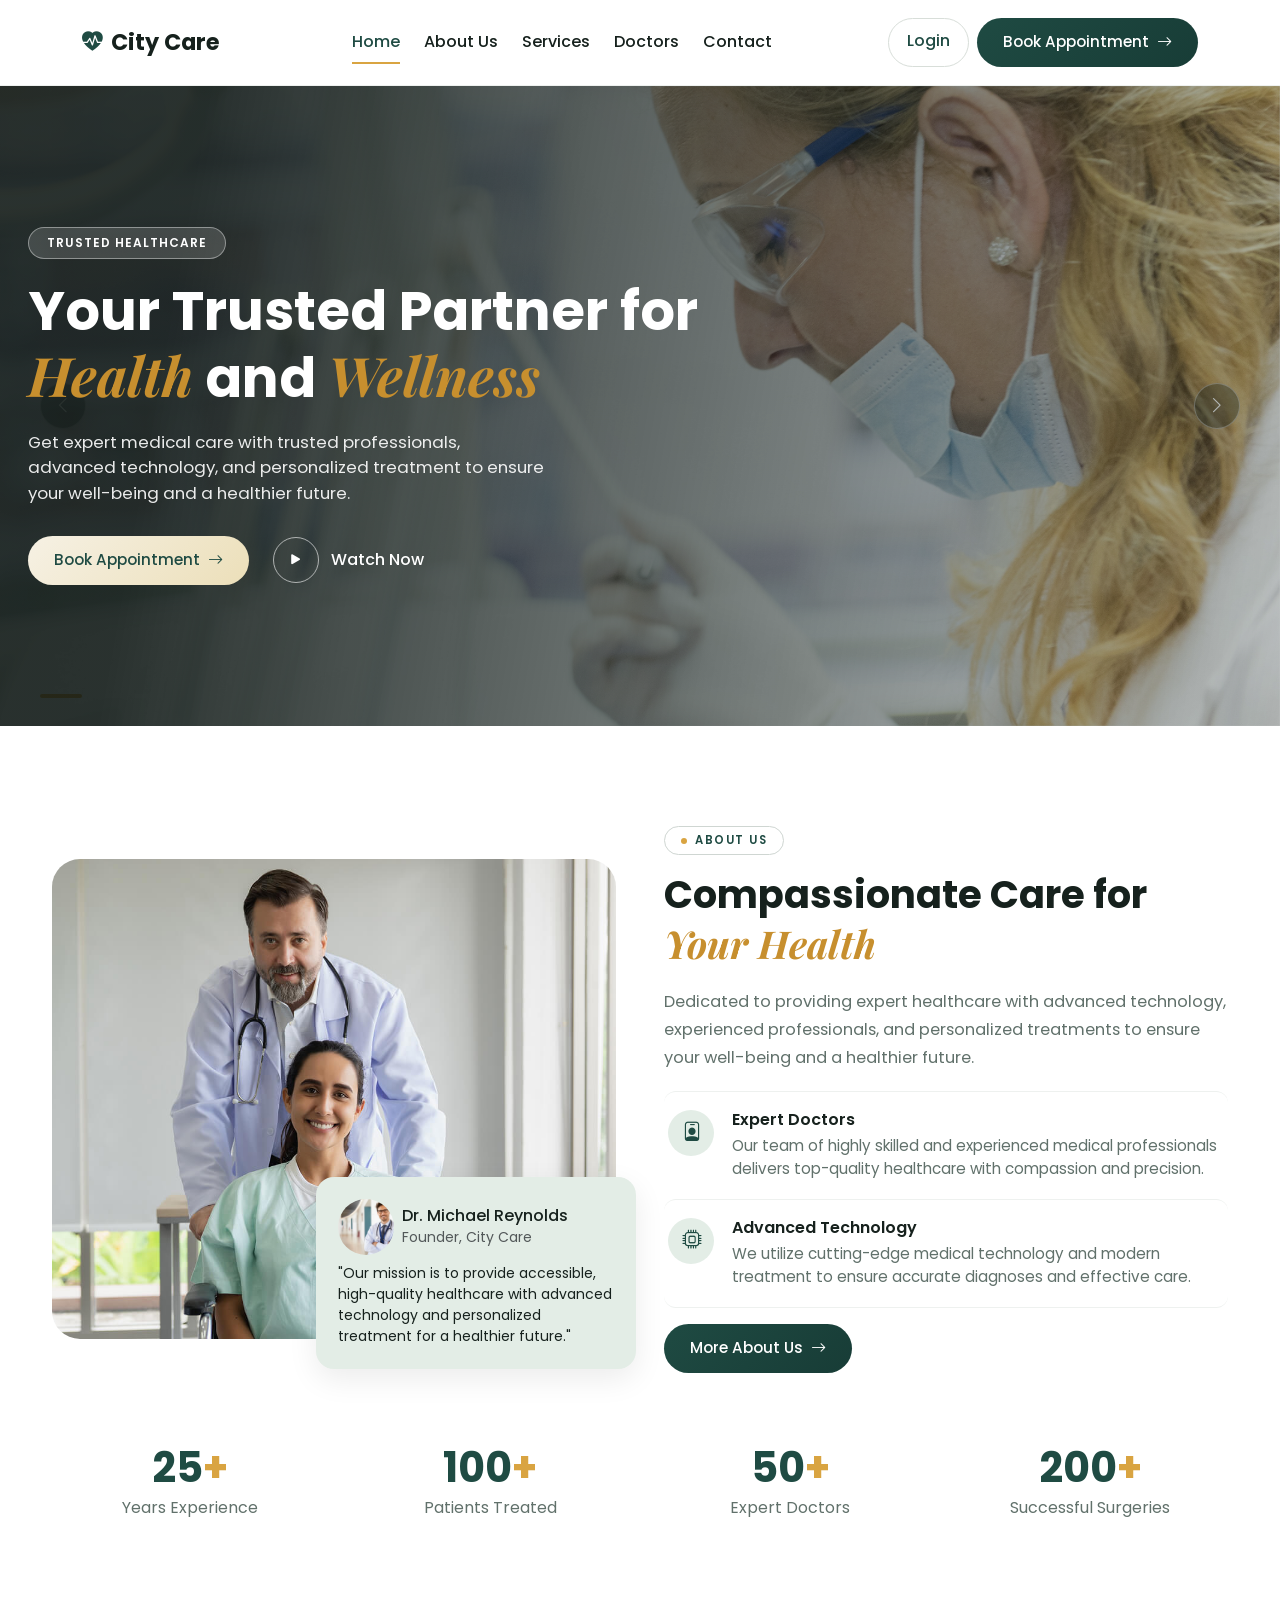
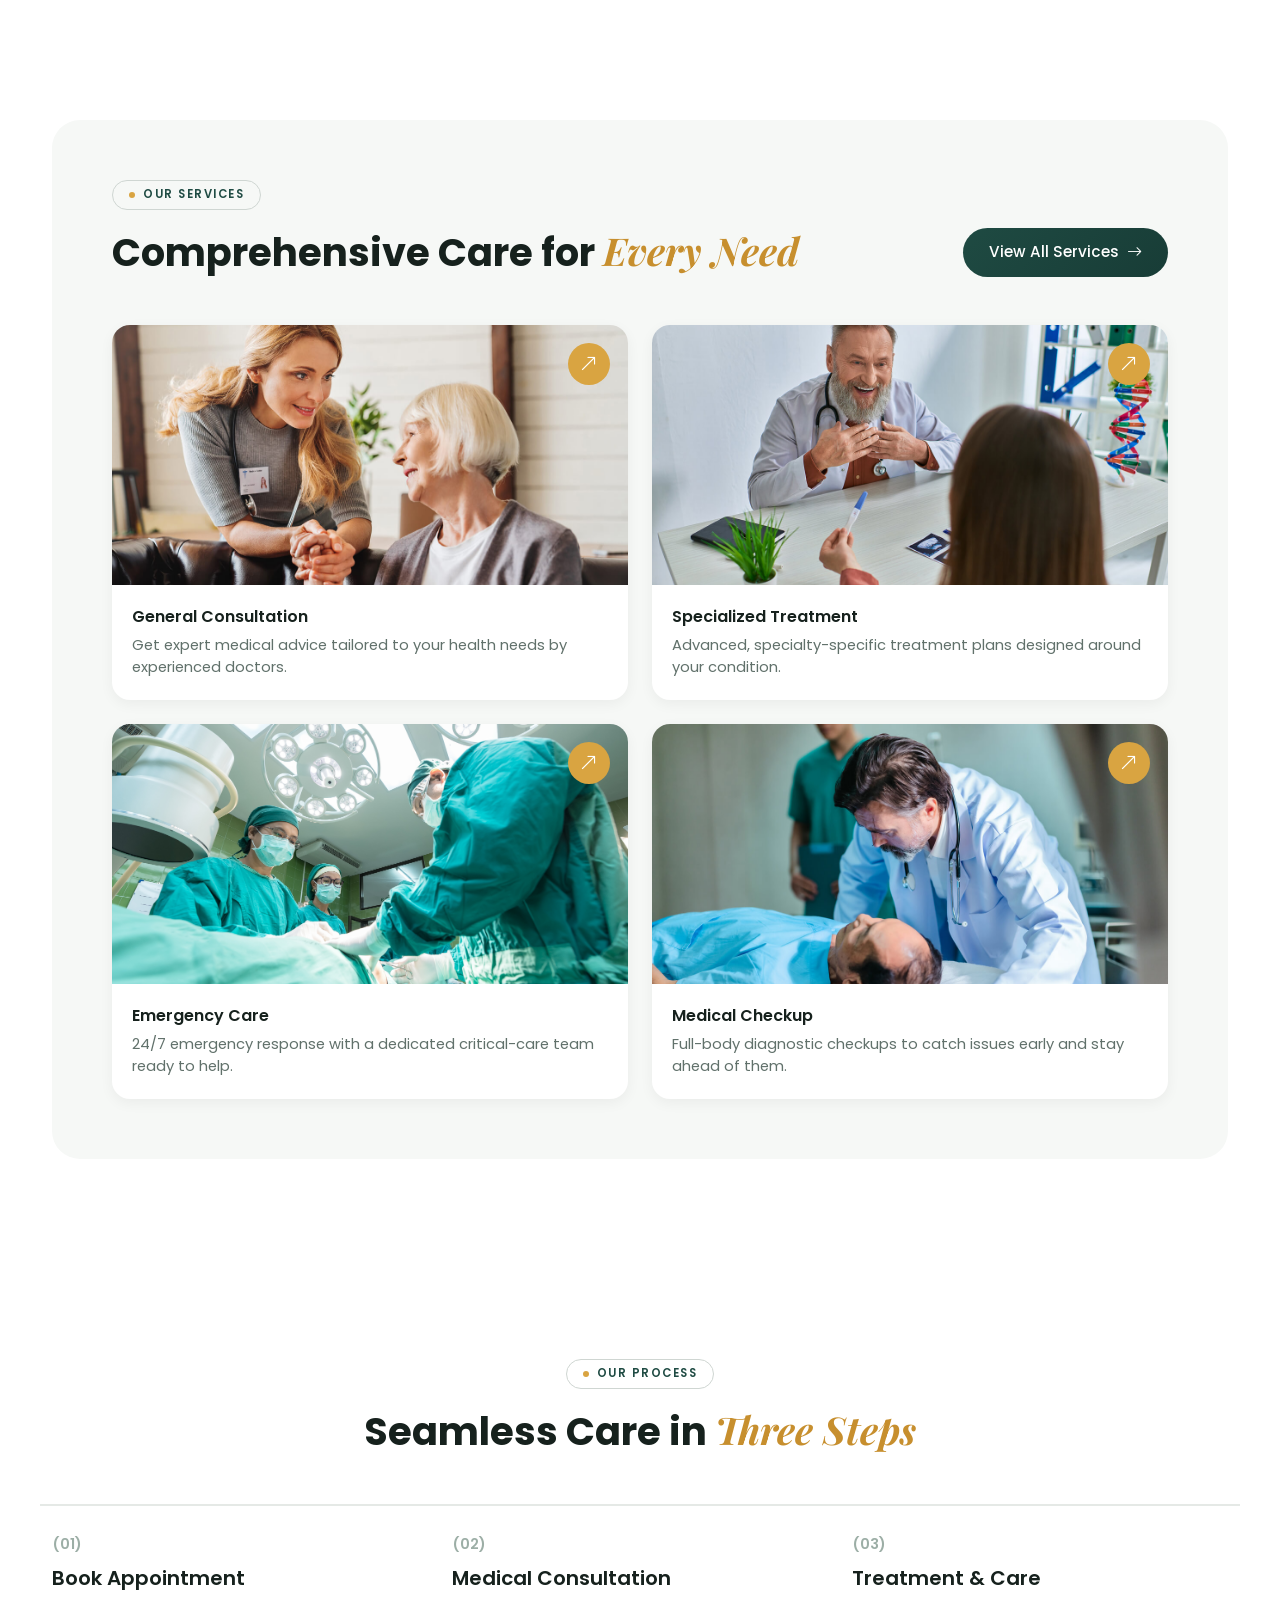
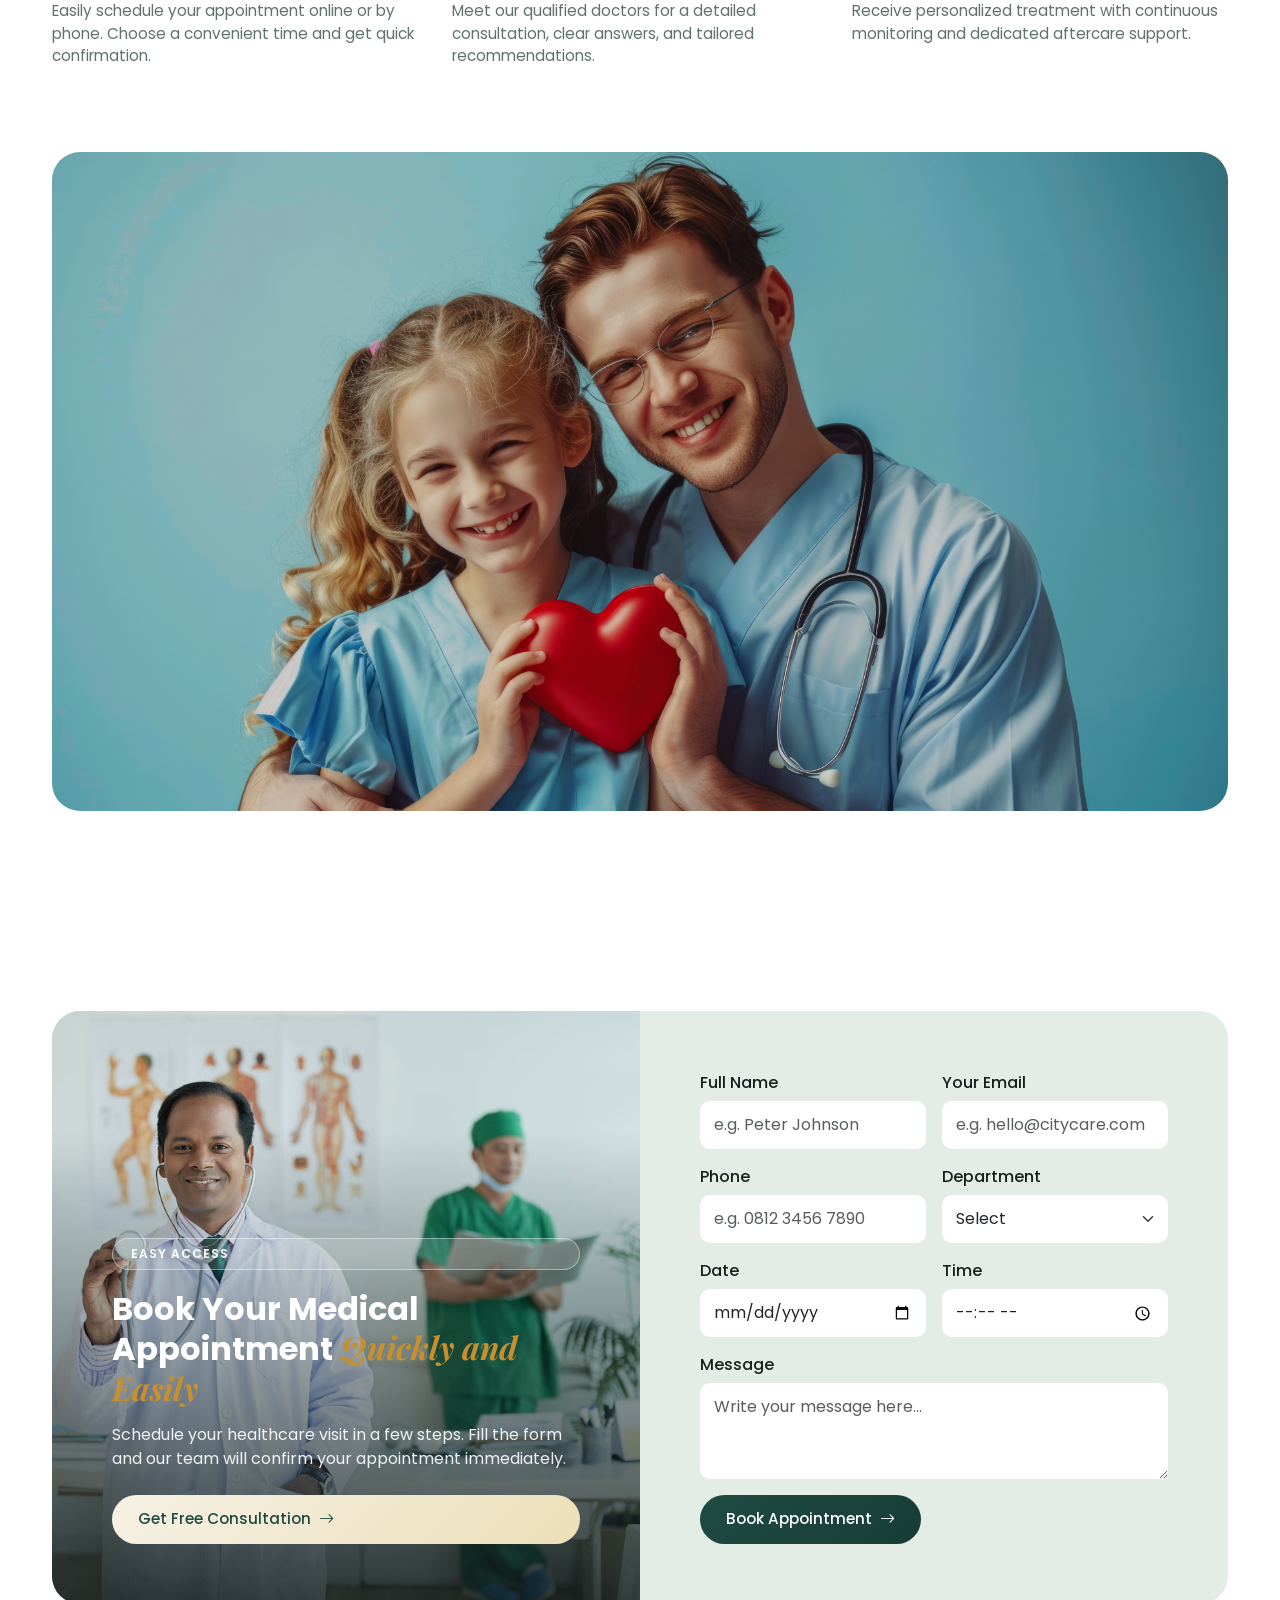
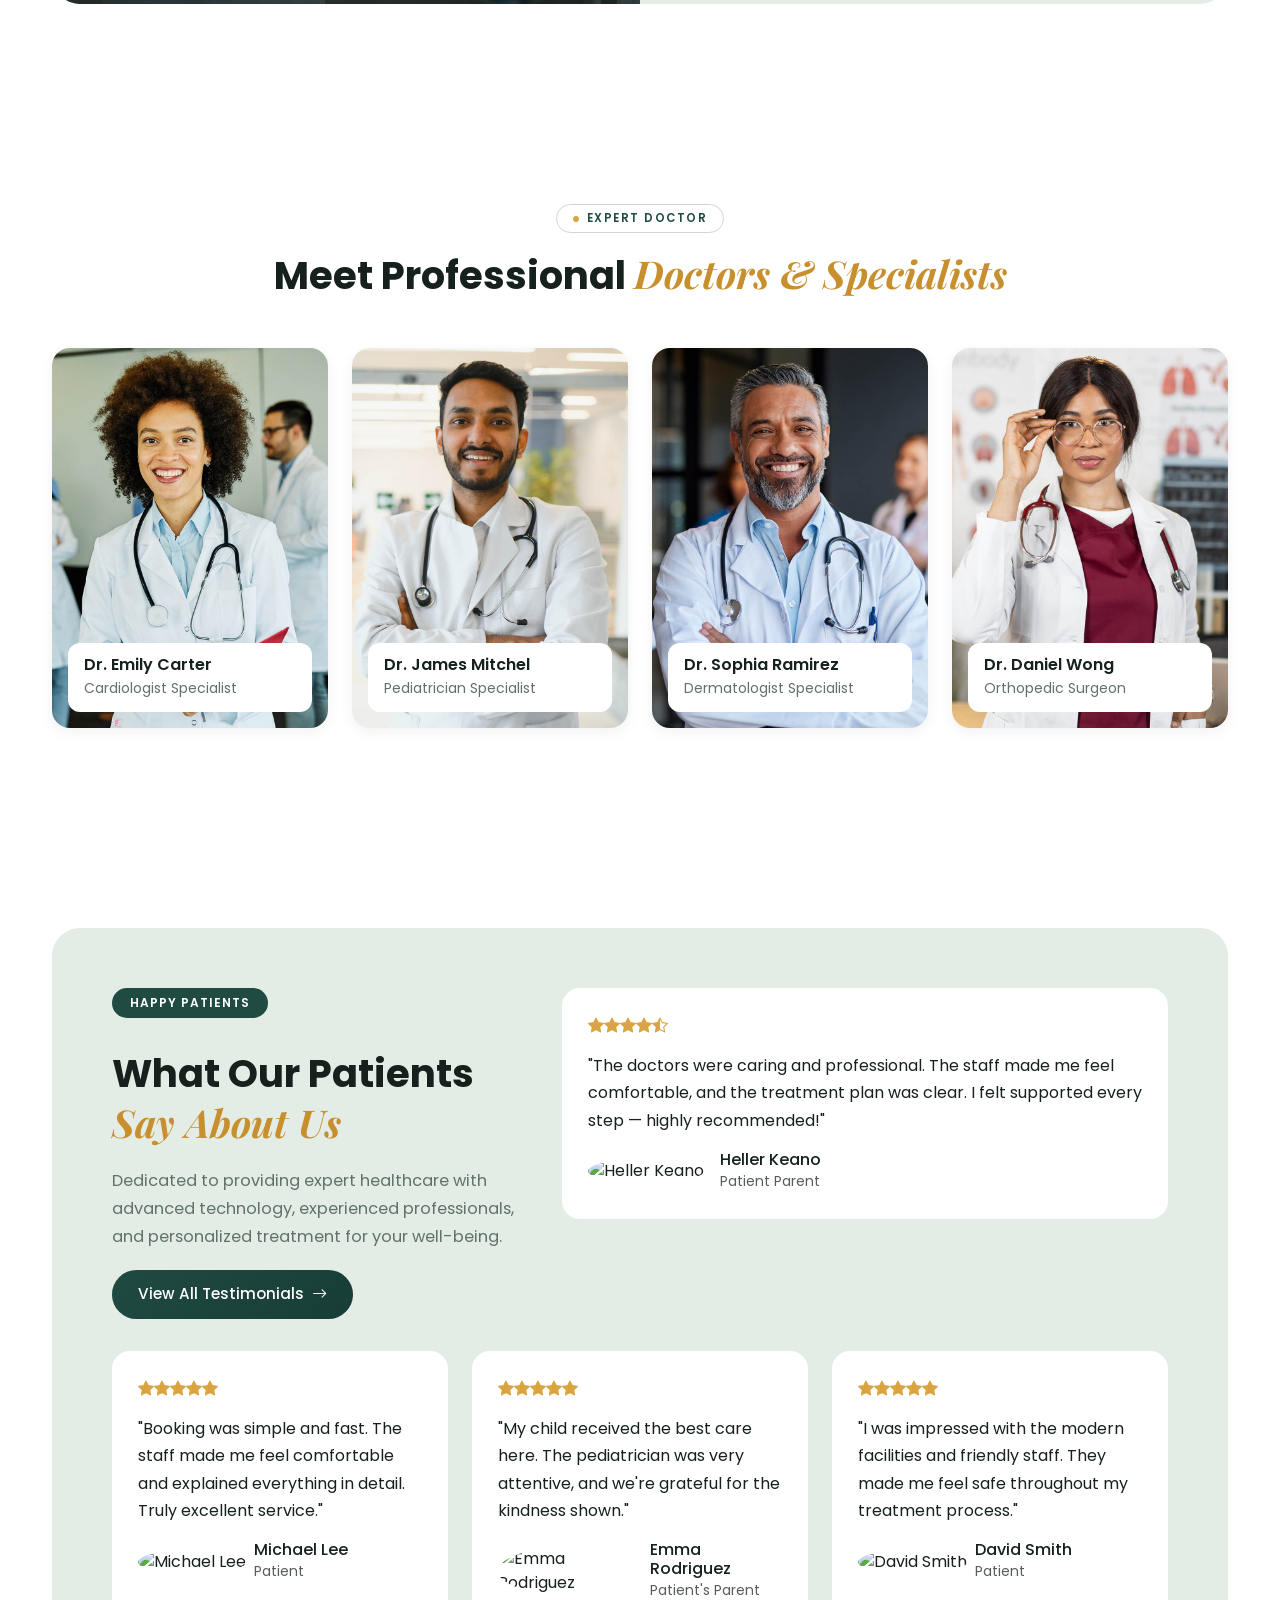
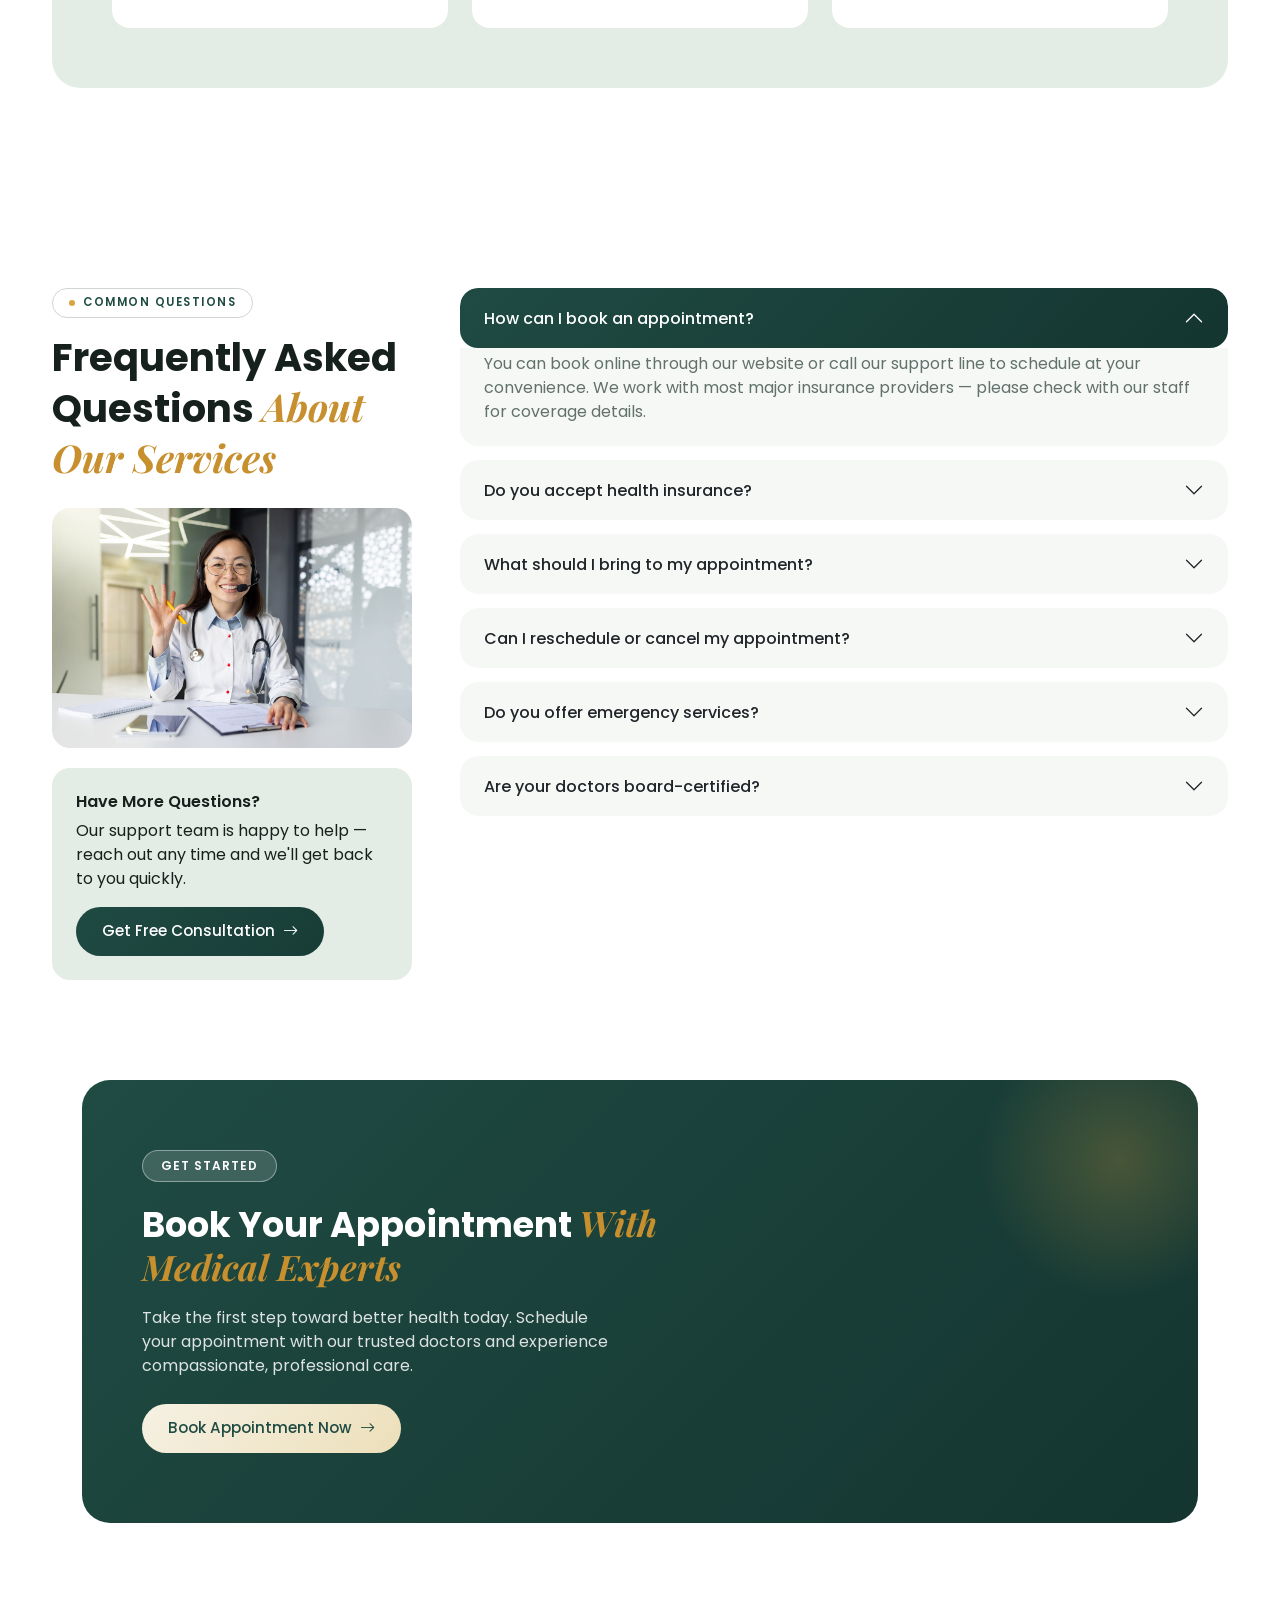
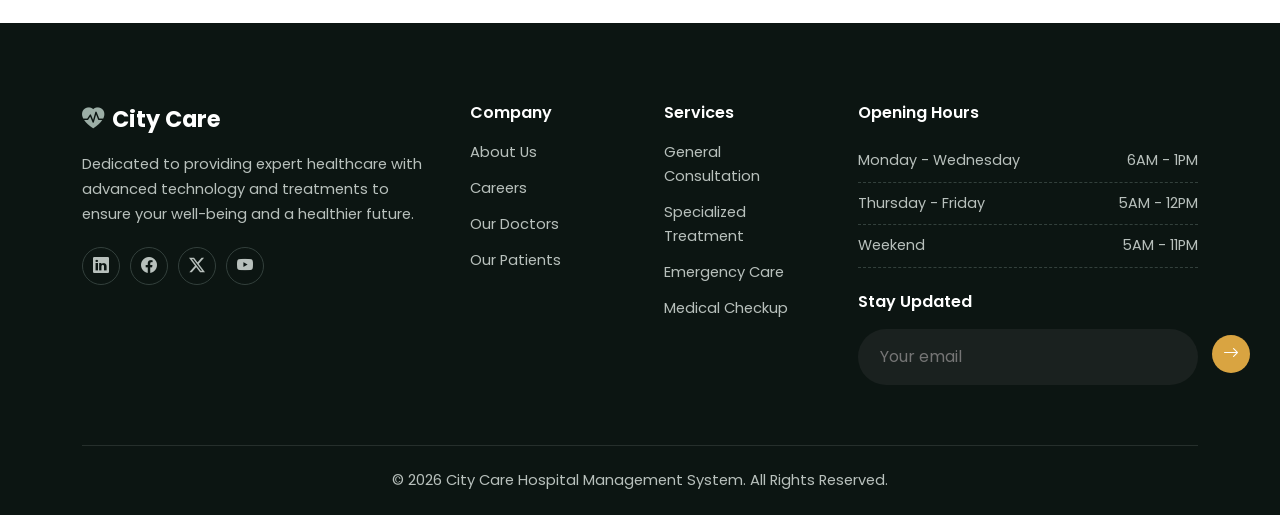
==== index.html @ 99bbb022 "menu bg color change" ====
<!DOCTYPE html>
<html lang="en">
<head>
<meta charset="UTF-8">
<meta name="viewport" content="width=device-width, initial-scale=1.0">
<title>City Care Hospital | Home</title>

<!-- Bootstrap 5 CSS -->
<link href="https://cdn.jsdelivr.net/npm/bootstrap@5.3.3/dist/css/bootstrap.min.css" rel="stylesheet">
<!-- Bootstrap Icons -->
<link rel="stylesheet" href="https://cdn.jsdelivr.net/npm/bootstrap-icons@1.11.3/font/bootstrap-icons.css">
<!-- Google Fonts -->
<link href="https://fonts.googleapis.com/css2?family=Poppins:wght@400;500;600;700;800&family=Playfair+Display:ital@1&display=swap" rel="stylesheet">

<link rel="stylesheet" href="css/style.css">
</head>
<body>

<!-- ============ NAVBAR ============ -->
<header class="site-header" id="siteHeader">
  <nav class="navbar navbar-light bg-white">
    <div class="container">
      <a class="navbar-brand" href="index.html">
        <i class="bi bi-heart-pulse-fill"></i>City Care
      </a>
      <button class="navbar-toggler" type="button" data-bs-toggle="collapse" data-bs-target="#navMenu"
              aria-controls="navMenu" aria-expanded="false" aria-label="Toggle navigation">
        <span class="toggler-line line1"></span>
        <span class="toggler-line line2"></span>
        <span class="toggler-line line3"></span>
      </button>
      <div class="collapse navbar-collapse" id="navMenu">
        <ul class="navbar-nav mx-auto mb-2 mb-lg-0 text-center">
          <li class="nav-item"><a class="nav-link active" href="index.html">Home</a></li>
          <li class="nav-item"><a class="nav-link" href="about.html">About Us</a></li>
          <li class="nav-item"><a class="nav-link" href="services.html">Services</a></li>
          <li class="nav-item"><a class="nav-link" href="doctors.html">Doctors</a></li>
          <li class="nav-item"><a class="nav-link" href="contact.html">Contact</a></li>
        </ul>
        <div class="d-flex gap-2 justify-content-center mt-3 mt-lg-0">
          <a href="login.php" class="btn btn-login">Login</a>
          <a href="appointment.html" class="btn btn-dark-pill">
            Book Appointment <i class="bi bi-arrow-right"></i>
          </a>
        </div>
      </div>
    </div>
  </nav>
</header>

<!-- ============ HERO ============ -->
<section class="hero">
  <div id="heroCarousel" class="carousel slide carousel-fade hero-carousel" data-bs-ride="carousel" data-bs-interval="5000">
    <div class="carousel-inner">
      <div class="carousel-item active">
        <img src="Image/darkostojanovic-doctor-563429.jpg" alt="Expert care at City Care Hospital">
      </div>
      <div class="carousel-item">
        <img src="Image/tungart7-doctor-8656663.jpg" alt="Compassionate care for every family">
      </div>
      <div class="carousel-item">
        <img src="Image/sasint-surgery-1807541.jpg" alt="Advanced surgical care">
      </div>
    </div>
    <div class="hero-carousel-indicators">
      <button type="button" data-bs-target="#heroCarousel" data-bs-slide-to="0" class="active" aria-current="true" aria-label="Slide 1"></button>
      <button type="button" data-bs-target="#heroCarousel" data-bs-slide-to="1" aria-label="Slide 2"></button>
      <button type="button" data-bs-target="#heroCarousel" data-bs-slide-to="2" aria-label="Slide 3"></button>
    </div>
    <button class="hero-carousel-arrow prev" type="button" data-bs-target="#heroCarousel" data-bs-slide="prev" aria-label="Previous slide">
      <i class="bi bi-chevron-left"></i>
    </button>
    <button class="hero-carousel-arrow next" type="button" data-bs-target="#heroCarousel" data-bs-slide="next" aria-label="Next slide">
      <i class="bi bi-chevron-right"></i>
    </button>
  </div>
  <div class="hero-overlay"></div>
  <div class="container position-relative">
    <div class="row">
      <div class="col-lg-7 hero-text">
        <span class="badge-pill">TRUSTED HEALTHCARE</span>
        <h1 class="hero-title">Your Trusted Partner for <em>Health</em> and <em>Wellness</em></h1>
        <p class="hero-desc">Get expert medical care with trusted professionals, advanced technology, and personalized treatment to ensure your well-being and a healthier future.</p>
        <div class="d-flex flex-wrap align-items-center gap-4 hero-actions">
          <a href="appointment.html" class="btn btn-cream-pill">
            Book Appointment <i class="bi bi-arrow-right"></i>
          </a>
          <a href="#" class="watch-now">
            <span class="play-circle"><i class="bi bi-play-fill"></i></span>
            Watch Now
          </a>
        </div>
      </div>
    </div>
  </div>
</section>

<!-- ============ ABOUT ============ -->
<section class="about-section section-pad">
  <div class="container">
    <div class="row align-items-center g-5">
      <div class="col-lg-6">
        <div class="about-img-wrap reveal">
          <img src="Image/About-CU9S3T4.jpg" class="about-img" alt="Doctor and patient">
          <div class="about-quote-card">
            <div class="d-flex align-items-center gap-2 mb-2">
              <img src="Image/portrait-of-young.webp" class="rounded-circle" alt="Dr. Michael Reynolds">
              <div>
                <h6 class="mb-0">Dr. Michael Reynolds</h6>
                <small class="text-muted">Founder, City Care</small>
              </div>
            </div>
            <p class="mb-0 small">"Our mission is to provide accessible, high-quality healthcare with advanced technology and personalized treatment for a healthier future."</p>
          </div>
        </div>
      </div>
      <div class="col-lg-6 reveal reveal-delay-1">
        <span class="badge-outline">ABOUT US</span>
        <h2 class="section-title">Compassionate Care for <em>Your Health</em></h2>
        <p class="section-desc">Dedicated to providing expert healthcare with advanced technology, experienced professionals, and personalized treatments to ensure your well-being and a healthier future.</p>

        <div class="feature-row">
          <div class="feature-icon"><i class="bi bi-person-badge"></i></div>
          <div>
            <h6>Expert Doctors</h6>
            <p class="mb-0">Our team of highly skilled and experienced medical professionals delivers top-quality healthcare with compassion and precision.</p>
          </div>
        </div>
        <div class="feature-row">
          <div class="feature-icon"><i class="bi bi-cpu"></i></div>
          <div>
            <h6>Advanced Technology</h6>
            <p class="mb-0">We utilize cutting-edge medical technology and modern treatment to ensure accurate diagnoses and effective care.</p>
          </div>
        </div>

        <a href="about.html" class="btn btn-dark-pill mt-3">More About Us <i class="bi bi-arrow-right"></i></a>
      </div>
    </div>

    <div class="row stats-row text-center">
      <div class="col-6 col-md-3">
        <h3>25<span>+</span></h3>
        <p>Years Experience</p>
      </div>
      <div class="col-6 col-md-3">
        <h3>100<span>+</span></h3>
        <p>Patients Treated</p>
      </div>
      <div class="col-6 col-md-3">
        <h3>50<span>+</span></h3>
        <p>Expert Doctors</p>
      </div>
      <div class="col-6 col-md-3">
        <h3>200<span>+</span></h3>
        <p>Successful Surgeries</p>
      </div>
    </div>
  </div>
</section>

<!-- ============ SERVICES ============ -->
<section class="services-section section-pad">
  <div class="container">
    <div class="services-box">
      <div class="row align-items-end mb-5">
        <div class="col-lg-8 reveal">
          <span class="badge-outline">OUR SERVICES</span>
          <h2 class="section-title mb-0">Comprehensive Care for <em>Every Need</em></h2>
        </div>
        <div class="col-lg-4 text-lg-end mt-3 mt-lg-0">
          <a href="services.html" class="btn btn-dark-pill">View All Services <i class="bi bi-arrow-right"></i></a>
        </div>
      </div>

      <div class="row g-4">
        <div class="col-md-6 reveal">
          <div class="service-card">
            <img src="Image/Services-NSNPZVV.jpg" alt="General Consultation">
            <a href="#" class="service-arrow"><i class="bi bi-arrow-up-right"></i></a>
            <div class="service-caption">
              <h6>General Consultation</h6>
              <p class="mb-0">Get expert medical advice tailored to your health needs by experienced doctors.</p>
            </div>
          </div>
        </div>
        <div class="col-md-6 reveal">
          <div class="service-card">
            <img src="Image/Services-RGE28LF.jpg" alt="Specialized Treatment">
            <a href="#" class="service-arrow"><i class="bi bi-arrow-up-right"></i></a>
            <div class="service-caption">
              <h6>Specialized Treatment</h6>
              <p class="mb-0">Advanced, specialty-specific treatment plans designed around your condition.</p>
            </div>
          </div>
        </div>
        <div class="col-md-6 reveal">
          <div class="service-card">
            <img src="Image/sasint-surgery-1807541.jpg" alt="Emergency Care">
            <a href="#" class="service-arrow"><i class="bi bi-arrow-up-right"></i></a>
            <div class="service-caption">
              <h6>Emergency Care</h6>
              <p class="mb-0">24/7 emergency response with a dedicated critical-care team ready to help.</p>
            </div>
          </div>
        </div>
        <div class="col-md-6 reveal">
          <div class="service-card">
            <img src="Image/Services-Z7JB6LZ.jpg" alt="Medical Checkup">
            <a href="#" class="service-arrow"><i class="bi bi-arrow-up-right"></i></a>
            <div class="service-caption">
              <h6>Medical Checkup</h6>
              <p class="mb-0">Full-body diagnostic checkups to catch issues early and stay ahead of them.</p>
            </div>
          </div>
        </div>
      </div>
    </div>
  </div>
</section>

<!-- ============ PROCESS ============ -->
<section class="process-section section-pad">
  <div class="container">
    <div class="text-center mb-5 reveal">
      <span class="badge-outline">OUR PROCESS</span>
      <h2 class="section-title">Seamless Care in <em>Three Steps</em></h2>
    </div>

    <div class="row process-steps">
      <div class="col-md-4">
        <span class="step-num">(01)</span>
        <h5>Book Appointment</h5>
        <p>Easily schedule your appointment online or by phone. Choose a convenient time and get quick confirmation.</p>
      </div>
      <div class="col-md-4">
        <span class="step-num">(02)</span>
        <h5>Medical Consultation</h5>
        <p>Meet our qualified doctors for a detailed consultation, clear answers, and tailored recommendations.</p>
      </div>
      <div class="col-md-4">
        <span class="step-num">(03)</span>
        <h5>Treatment & Care</h5>
        <p>Receive personalized treatment with continuous monitoring and dedicated aftercare support.</p>
      </div>
    </div>

    <div class="process-img mt-5 reveal">
      <img src="Image/tungart7-doctor-8656663.jpg" alt="Our medical team">
    </div>
  </div>
</section>

<!-- ============ APPOINTMENT CTA ============ -->
<section class="appointment-section section-pad">
  <div class="container">
    <div class="row g-0 appointment-box reveal">
      <div class="col-lg-6 appointment-img">
        <img src="Image/Book-Form-GZA68DM.jpg" alt="Book appointment">
        <div class="appointment-img-text">
          <span class="badge-pill">EASY ACCESS</span>
          <h2>Book Your Medical Appointment <em>Quickly and Easily</em></h2>
          <p>Schedule your healthcare visit in a few steps. Fill the form and our team will confirm your appointment immediately.</p>
          <a href="appointment.html" class="btn btn-cream-pill">Get Free Consultation <i class="bi bi-arrow-right"></i></a>
        </div>
      </div>
      <div class="col-lg-6">
        <form class="appointment-form">
          <div class="row g-3">
            <div class="col-md-6">
              <label class="form-label">Full Name</label>
              <input type="text" class="form-control" placeholder="e.g. Peter Johnson">
            </div>
            <div class="col-md-6">
              <label class="form-label">Your Email</label>
              <input type="email" class="form-control" placeholder="e.g. hello@citycare.com">
            </div>
            <div class="col-md-6">
              <label class="form-label">Phone</label>
              <input type="text" class="form-control" placeholder="e.g. 0812 3456 7890">
            </div>
            <div class="col-md-6">
              <label class="form-label">Department</label>
              <select class="form-select">
                <option selected>Select</option>
                <option>Cardiology</option>
                <option>Neurology</option>
                <option>Orthopedics</option>
                <option>Pediatrics</option>
              </select>
            </div>
            <div class="col-md-6">
              <label class="form-label">Date</label>
              <input type="date" class="form-control">
            </div>
            <div class="col-md-6">
              <label class="form-label">Time</label>
              <input type="time" class="form-control">
            </div>
            <div class="col-12">
              <label class="form-label">Message</label>
              <textarea class="form-control" rows="3" placeholder="Write your message here..."></textarea>
            </div>
            <div class="col-12">
              <button type="submit" class="btn btn-dark-pill">Book Appointment <i class="bi bi-arrow-right"></i></button>
            </div>
          </div>
        </form>
      </div>
    </div>
  </div>
</section>

<!-- ============ DOCTORS ============ -->
<section class="doctors-section section-pad">
  <div class="container">
    <div class="text-center mb-5 reveal">
      <span class="badge-outline">EXPERT DOCTOR</span>
      <h2 class="section-title">Meet Professional <em>Doctors &amp; Specialists</em></h2>
    </div>

    <div class="row g-4">
      <div class="col-lg-3 col-md-6 reveal">
        <div class="doctor-mini-card">
          <img src="Image/Doctor-GN7824H.jpg" alt="Dr. Emily Carter">
          <div class="doctor-socials">
            <a href="#"><i class="bi bi-linkedin"></i></a>
            <a href="#"><i class="bi bi-facebook"></i></a>
            <a href="#"><i class="bi bi-twitter-x"></i></a>
          </div>
          <div class="doctor-name-tag">
            <h6>Dr. Emily Carter</h6>
            <small>Cardiologist Specialist</small>
          </div>
        </div>
      </div>
      <div class="col-lg-3 col-md-6 reveal">
        <div class="doctor-mini-card">
          <img src="Image/Doctor-TNB7BYN.jpg" alt="Dr. James Mitchel">
          <div class="doctor-socials">
            <a href="#"><i class="bi bi-linkedin"></i></a>
            <a href="#"><i class="bi bi-facebook"></i></a>
            <a href="#"><i class="bi bi-twitter-x"></i></a>
          </div>
          <div class="doctor-name-tag">
            <h6>Dr. James Mitchel</h6>
            <small>Pediatrician Specialist</small>
          </div>
        </div>
      </div>
      <div class="col-lg-3 col-md-6 reveal">
        <div class="doctor-mini-card">
          <img src="Image/Doctors-4U3BVJV.jpg" alt="Dr. Sophia Ramirez">
          <div class="doctor-socials">
            <a href="#"><i class="bi bi-linkedin"></i></a>
            <a href="#"><i class="bi bi-facebook"></i></a>
            <a href="#"><i class="bi bi-twitter-x"></i></a>
          </div>
          <div class="doctor-name-tag">
            <h6>Dr. Sophia Ramirez</h6>
            <small>Dermatologist Specialist</small>
          </div>
        </div>
      </div>
      <div class="col-lg-3 col-md-6 reveal">
        <div class="doctor-mini-card">
          <img src="Image/Doctors-UB84FXW.jpg" alt="Dr. Daniel Wong">
          <div class="doctor-socials">
            <a href="#"><i class="bi bi-linkedin"></i></a>
            <a href="#"><i class="bi bi-facebook"></i></a>
            <a href="#"><i class="bi bi-twitter-x"></i></a>
          </div>
          <div class="doctor-name-tag">
            <h6>Dr. Daniel Wong</h6>
            <small>Orthopedic Surgeon</small>
          </div>
        </div>
      </div>
    </div>
  </div>
</section>

<!-- ============ TESTIMONIALS ============ -->
<section class="testimonial-section section-pad">
  <div class="container">
    <div class="testimonial-box reveal">
      <div class="row g-4 align-items-start">
        <div class="col-lg-5">
          <span class="badge-pill-dark">HAPPY PATIENTS</span>
          <h2 class="section-title">What Our Patients <em>Say About Us</em></h2>
          <p class="section-desc">Dedicated to providing expert healthcare with advanced technology, experienced professionals, and personalized treatment for your well-being.</p>
          <a href="#" class="btn btn-dark-pill">View All Testimonials <i class="bi bi-arrow-right"></i></a>
        </div>
        <div class="col-lg-7">
          <div class="testimonial-main-card">
            <div class="stars"><i class="bi bi-star-fill"></i><i class="bi bi-star-fill"></i><i class="bi bi-star-fill"></i><i class="bi bi-star-fill"></i><i class="bi bi-star-half"></i></div>
            <p>"The doctors were caring and professional. The staff made me feel comfortable, and the treatment plan was clear. I felt supported every step — highly recommended!"</p>
            <div class="d-flex align-items-center gap-3 mt-3">
              <img src="https://placehold.co/60x60/2c3e3d/ffffff?text=HK" class="rounded-circle" alt="Heller Keano">
              <div>
                <h6 class="mb-0">Heller Keano</h6>
                <small class="text-muted">Patient Parent</small>
              </div>
            </div>
          </div>
        </div>
      </div>

      <div class="row g-4 mt-2">
        <div class="col-md-4">
          <div class="testimonial-mini-card">
            <div class="stars"><i class="bi bi-star-fill"></i><i class="bi bi-star-fill"></i><i class="bi bi-star-fill"></i><i class="bi bi-star-fill"></i><i class="bi bi-star-fill"></i></div>
            <p>"Booking was simple and fast. The staff made me feel comfortable and explained everything in detail. Truly excellent service."</p>
            <div class="d-flex align-items-center gap-2 mt-3">
              <img src="https://placehold.co/44x44/2c3e3d/ffffff?text=ML" class="rounded-circle" alt="Michael Lee">
              <div>
                <h6 class="mb-0">Michael Lee</h6>
                <small class="text-muted">Patient</small>
              </div>
            </div>
          </div>
        </div>
        <div class="col-md-4">
          <div class="testimonial-mini-card">
            <div class="stars"><i class="bi bi-star-fill"></i><i class="bi bi-star-fill"></i><i class="bi bi-star-fill"></i><i class="bi bi-star-fill"></i><i class="bi bi-star-fill"></i></div>
            <p>"My child received the best care here. The pediatrician was very attentive, and we're grateful for the kindness shown."</p>
            <div class="d-flex align-items-center gap-2 mt-3">
              <img src="https://placehold.co/44x44/2c3e3d/ffffff?text=ER" class="rounded-circle" alt="Emma Rodriguez">
              <div>
                <h6 class="mb-0">Emma Rodriguez</h6>
                <small class="text-muted">Patient's Parent</small>
              </div>
            </div>
          </div>
        </div>
        <div class="col-md-4">
          <div class="testimonial-mini-card">
            <div class="stars"><i class="bi bi-star-fill"></i><i class="bi bi-star-fill"></i><i class="bi bi-star-fill"></i><i class="bi bi-star-fill"></i><i class="bi bi-star-fill"></i></div>
            <p>"I was impressed with the modern facilities and friendly staff. They made me feel safe throughout my treatment process."</p>
            <div class="d-flex align-items-center gap-2 mt-3">
              <img src="https://placehold.co/44x44/2c3e3d/ffffff?text=DS" class="rounded-circle" alt="David Smith">
              <div>
                <h6 class="mb-0">David Smith</h6>
                <small class="text-muted">Patient</small>
              </div>
            </div>
          </div>
        </div>
      </div>
    </div>
  </div>
</section>

<!-- ============ FAQ ============ -->
<section class="faq-section section-pad">
  <div class="container">
    <div class="row g-5">
      <div class="col-lg-4 reveal">
        <span class="badge-outline">COMMON QUESTIONS</span>
        <h2 class="section-title">Frequently Asked Questions <em>About Our Services</em></h2>

        <div class="faq-img-wrap">
          <img src="Image/FAQ-X2K67DU.jpg" alt="Support team">
        </div>
        <div class="faq-help-card">
          <h6>Have More Questions?</h6>
          <p class="mb-3">Our support team is happy to help — reach out any time and we'll get back to you quickly.</p>
          <a href="contact.html" class="btn btn-dark-pill">Get Free Consultation <i class="bi bi-arrow-right"></i></a>
        </div>
      </div>
      <div class="col-lg-8 reveal reveal-delay-1">
        <div class="accordion" id="faqAccordion">

          <div class="accordion-item">
            <h2 class="accordion-header">
              <button class="accordion-button" type="button" data-bs-toggle="collapse" data-bs-target="#faq1">
                How can I book an appointment?
              </button>
            </h2>
            <div id="faq1" class="accordion-collapse collapse show" data-bs-parent="#faqAccordion">
              <div class="accordion-body">
                You can book online through our website or call our support line to schedule at your convenience. We work with most major insurance providers — please check with our staff for coverage details.
              </div>
            </div>
          </div>

          <div class="accordion-item">
            <h2 class="accordion-header">
              <button class="accordion-button collapsed" type="button" data-bs-toggle="collapse" data-bs-target="#faq2">
                Do you accept health insurance?
              </button>
            </h2>
            <div id="faq2" class="accordion-collapse collapse" data-bs-parent="#faqAccordion">
              <div class="accordion-body">
                Yes, we accept most major health insurance providers. Please bring your insurance details to your appointment for verification.
              </div>
            </div>
          </div>

          <div class="accordion-item">
            <h2 class="accordion-header">
              <button class="accordion-button collapsed" type="button" data-bs-toggle="collapse" data-bs-target="#faq3">
                What should I bring to my appointment?
              </button>
            </h2>
            <div id="faq3" class="accordion-collapse collapse" data-bs-parent="#faqAccordion">
              <div class="accordion-body">
                Please bring a valid ID, your insurance card (if applicable), a list of current medications, and any relevant medical records.
              </div>
            </div>
          </div>

          <div class="accordion-item">
            <h2 class="accordion-header">
              <button class="accordion-button collapsed" type="button" data-bs-toggle="collapse" data-bs-target="#faq4">
                Can I reschedule or cancel my appointment?
              </button>
            </h2>
            <div id="faq4" class="accordion-collapse collapse" data-bs-parent="#faqAccordion">
              <div class="accordion-body">
                Yes, you can reschedule or cancel up to 24 hours before your appointment through our website or by calling our office.
              </div>
            </div>
          </div>

          <div class="accordion-item">
            <h2 class="accordion-header">
              <button class="accordion-button collapsed" type="button" data-bs-toggle="collapse" data-bs-target="#faq5">
                Do you offer emergency services?
              </button>
            </h2>
            <div id="faq5" class="accordion-collapse collapse" data-bs-parent="#faqAccordion">
              <div class="accordion-body">
                Yes, our emergency department is open 24/7 with a dedicated team ready to respond to urgent medical needs.
              </div>
            </div>
          </div>

          <div class="accordion-item">
            <h2 class="accordion-header">
              <button class="accordion-button collapsed" type="button" data-bs-toggle="collapse" data-bs-target="#faq6">
                Are your doctors board-certified?
              </button>
            </h2>
            <div id="faq6" class="accordion-collapse collapse" data-bs-parent="#faqAccordion">
              <div class="accordion-body">
                Absolutely. All our doctors are board-certified specialists with extensive training and experience in their respective fields.
              </div>
            </div>
          </div>

        </div>
      </div>
    </div>
  </div>
</section>

<!-- ============ CTA BANNER ============ -->
<section class="cta-banner-section">
  <div class="container">
    <div class="cta-banner reveal">
      <span class="badge-pill">GET STARTED</span>
      <h2>Book Your Appointment <em>With Medical Experts</em></h2>
      <p>Take the first step toward better health today. Schedule your appointment with our trusted doctors and experience compassionate, professional care.</p>
      <a href="appointment.html" class="btn btn-cream-pill">Book Appointment Now <i class="bi bi-arrow-right"></i></a>
    </div>
  </div>
</section>

<!-- ============ FOOTER ============ -->
<footer class="site-footer">
  <div class="container">
    <div class="row g-5">
      <div class="col-lg-4">
        <a class="footer-brand" href="index.html"><i class="bi bi-heart-pulse-fill"></i>City Care</a>
        <p>Dedicated to providing expert healthcare with advanced technology and treatments to ensure your well-being and a healthier future.</p>
        <div class="footer-socials">
          <a href="#"><i class="bi bi-linkedin"></i></a>
          <a href="#"><i class="bi bi-facebook"></i></a>
          <a href="#"><i class="bi bi-twitter-x"></i></a>
          <a href="#"><i class="bi bi-youtube"></i></a>
        </div>
      </div>
      <div class="col-lg-2 col-6">
        <h6>Company</h6>
        <ul class="footer-links">
          <li><a href="about.html">About Us</a></li>
          <li><a href="#">Careers</a></li>
          <li><a href="doctors.html">Our Doctors</a></li>
          <li><a href="#">Our Patients</a></li>
        </ul>
      </div>
      <div class="col-lg-2 col-6">
        <h6>Services</h6>
        <ul class="footer-links">
          <li><a href="services.html">General Consultation</a></li>
          <li><a href="services.html">Specialized Treatment</a></li>
          <li><a href="services.html">Emergency Care</a></li>
          <li><a href="services.html">Medical Checkup</a></li>
        </ul>
      </div>
      <div class="col-lg-4">
        <h6>Opening Hours</h6>
        <div class="hours-row"><span>Monday - Wednesday</span><span>6AM - 1PM</span></div>
        <div class="hours-row"><span>Thursday - Friday</span><span>5AM - 12PM</span></div>
        <div class="hours-row"><span>Weekend</span><span>5AM - 11PM</span></div>

        <h6 class="mt-4">Stay Updated</h6>
        <form class="newsletter-form">
          <input type="email" placeholder="Your email">
          <button type="submit"><i class="bi bi-arrow-right"></i></button>
        </form>
      </div>
    </div>

    <div class="footer-bottom">
      <p class="mb-0">&copy; 2026 City Care Hospital Management System. All Rights Reserved.</p>
    </div>
  </div>
</footer>

<script src="https://cdn.jsdelivr.net/npm/bootstrap@5.3.3/dist/js/bootstrap.bundle.min.js"></script>
<script>
  // Sticky header shadow on scroll
  document.addEventListener('DOMContentLoaded', function () {
    var header = document.getElementById('siteHeader');
    function toggleHeaderShadow() {
      if (window.scrollY > 8) {
        header.classList.add('is-scrolled');
      } else {
        header.classList.remove('is-scrolled');
      }
    }
    toggleHeaderShadow();
    window.addEventListener('scroll', toggleHeaderShadow, { passive: true });

    // Close the mobile menu automatically when a nav link is clicked
    var navMenu = document.getElementById('navMenu');
    if (navMenu) {
      navMenu.querySelectorAll('.nav-link, .btn-login, .btn-dark-pill').forEach(function (link) {
        link.addEventListener('click', function () {
          if (navMenu.classList.contains('show') && window.bootstrap) {
            var collapseInstance = bootstrap.Collapse.getOrCreateInstance(navMenu);
            collapseInstance.hide();
          }
        });
      });
    }
  });

  // Scroll-reveal animation for sections & cards
  document.addEventListener('DOMContentLoaded', function () {
    var revealEls = document.querySelectorAll('.reveal');
    if (!('IntersectionObserver' in window)) {
      revealEls.forEach(function (el) { el.classList.add('is-visible'); });
      return;
    }
    var observer = new IntersectionObserver(function (entries) {
      entries.forEach(function (entry) {
        if (entry.isIntersecting) {
          entry.target.classList.add('is-visible');
          observer.unobserve(entry.target);
        }
      });
    }, { threshold: 0.15, rootMargin: '0px 0px -60px 0px' });
    revealEls.forEach(function (el) { observer.observe(el); });
  });
</script>
</body>
</html>
---- css/style.css ----
/* =========================================================
   City Care Hospital — Home Page Styles
   Breakpoints: Tablet <= 1024px | Mobile <= 767px
   ========================================================= */

:root {
  --dark: #1f4b43;
  --dark-2: #143530;
  --accent: #d9a441;
  --accent-2: #c78f2e;
  --sage: #e3ede6;
  --sage-2: #d3e3d9;
  --cream: #f6f1e4;
  --text: #16211d;
  --text-muted: #61716b;
  --footer-bg: #0c1512;
  --radius-lg: 28px;
  --radius-md: 18px;

  /* Section padding — desktop / tablet(<=1024px) / mobile(<=767px) */
  --sec-pad-y: 100px;
  --sec-pad-x: 40px;
}

@media (max-width: 1024px) {
  :root { --sec-pad-y: 60px; --sec-pad-x: 40px; }
}
@media (max-width: 767px) {
  :root { --sec-pad-y: 50px; --sec-pad-x: 20px; }
}

* { box-sizing: border-box; }

html { scroll-behavior: smooth; }

body {
  font-family: 'Poppins', sans-serif;
  color: var(--text);
  background: #ffffff;
  overflow-x: hidden;
}

em {
  font-family: 'Playfair Display', serif;
  font-style: italic;
  color: var(--accent-2);
}

.section-pad {
  padding: var(--sec-pad-y) var(--sec-pad-x);
}
.section-pad > .container { max-width: 1200px; }

/* ---------- Scroll reveal ---------- */
.reveal {
  opacity: 0;
  transform: translateY(28px);
  transition: opacity 0.7s ease, transform 0.7s ease;
}
.reveal.is-visible {
  opacity: 1;
  transform: translateY(0);
}
.reveal-delay-1.is-visible { transition-delay: 0.1s; }
.reveal-delay-2.is-visible { transition-delay: 0.2s; }
.reveal-delay-3.is-visible { transition-delay: 0.3s; }
.reveal-delay-4.is-visible { transition-delay: 0.4s; }

.section-title {
  font-size: 2.4rem;
  font-weight: 700;
  line-height: 1.25;
  margin: 16px 0 18px;
}

.section-desc {
  color: var(--text-muted);
  font-size: 1.02rem;
  line-height: 1.7;
  margin-bottom: 20px;
}

/* ---------- Badges ---------- */
.badge-pill {
  display: inline-block;
  background: rgba(255,255,255,0.15);
  color: #fff;
  border: 1px solid rgba(255,255,255,0.4);
  padding: 6px 18px;
  border-radius: 40px;
  font-size: 0.75rem;
  letter-spacing: 1px;
  font-weight: 600;
  margin-bottom: 20px;
}

.badge-pill-dark {
  display: inline-block;
  background: var(--dark);
  color: #fff;
  padding: 6px 18px;
  border-radius: 40px;
  font-size: 0.75rem;
  letter-spacing: 1px;
  font-weight: 600;
  margin-bottom: 16px;
}

.badge-outline {
  display: inline-block;
  border: 1px solid #cfd6d2;
  color: var(--dark);
  padding: 5px 16px;
  border-radius: 40px;
  font-size: 0.72rem;
  letter-spacing: 1.5px;
  font-weight: 600;
  position: relative;
}
.badge-outline::before {
  content: '';
  display: inline-block;
  width: 6px; height: 6px;
  border-radius: 50%;
  background: var(--accent);
  margin-right: 8px;
}

/* ---------- Buttons ---------- */
.btn-dark-pill {
  background: linear-gradient(135deg, var(--dark) 0%, var(--dark-2) 100%);
  background-size: 160% 160%;
  background-position: 0% 50%;
  color: #fff;
  border-radius: 40px;
  padding: 13px 26px;
  font-weight: 500;
  font-size: 0.95rem;
  display: inline-flex;
  align-items: center;
  gap: 8px;
  border: none;
  box-shadow: 0 6px 18px rgba(31,75,67,0.0);
  transition: background-position 0.5s ease, box-shadow 0.3s ease, transform 0.25s ease;
}
.btn-dark-pill i { transition: transform 0.3s ease; }
.btn-dark-pill:hover {
  background-position: 100% 50%;
  color: #fff;
  transform: translateY(-3px);
  box-shadow: 0 12px 26px rgba(31,75,67,0.28);
}
.btn-dark-pill:hover i { transform: translateX(4px); }
.btn-dark-pill:active { transform: translateY(-1px) scale(0.98); }

.btn-cream-pill {
  background: linear-gradient(135deg, var(--cream) 0%, #ecdfb9 100%);
  color: var(--dark);
  border-radius: 40px;
  padding: 13px 26px;
  font-weight: 500;
  font-size: 0.95rem;
  display: inline-flex;
  align-items: center;
  gap: 8px;
  border: none;
  transition: transform 0.25s ease, box-shadow 0.3s ease;
}
.btn-cream-pill i { transition: transform 0.3s ease; }
.btn-cream-pill:hover {
  transform: translateY(-3px);
  color: var(--dark);
  box-shadow: 0 12px 26px rgba(0,0,0,0.16);
}
.btn-cream-pill:hover i { transform: translateX(4px); }
.btn-cream-pill:active { transform: translateY(-1px) scale(0.98); }

.btn-login {
  color: var(--dark);
  font-weight: 500;
  padding: 10px 18px;
  border: 1px solid #d8ded9;
  border-radius: 40px;
  transition: background 0.25s ease, border-color 0.25s ease, transform 0.2s ease;
}
.btn-login:hover { background: var(--sage); color: var(--dark); border-color: var(--sage-2); transform: translateY(-2px); }

/* ============ NAVBAR ============ */
.site-header {
  border-bottom: 1px solid #eef1ef;
  position: sticky;
  top: 0;
  z-index: 1030;
  background: #fff;
  transition: box-shadow 0.3s ease, padding 0.3s ease;
}
.site-header.is-scrolled {
  box-shadow: 0 8px 24px rgba(15,28,25,0.08);
  border-bottom-color: transparent;
}

.navbar {
  padding: 18px 0;
  transition: padding 0.3s ease;
}
.site-header.is-scrolled .navbar { padding: 12px 0; }

.navbar-brand {
  font-weight: 700;
  font-size: 1.4rem;
  color: var(--text) !important;
  display: flex;
  align-items: center;
  gap: 8px;
}
.navbar-brand i { color: var(--dark); font-size: 1.3rem; }

.nav-link {
  color: var(--text) !important;
  font-weight: 500;
  margin: 0 12px;
  position: relative;
}
.nav-link::after {
  content: '';
  position: absolute;
  left: 0; bottom: -2px;
  width: 0; height: 2px;
  background: var(--accent);
  transition: width 0.3s ease;
}
.nav-link.active, .nav-link:hover { color: var(--dark) !important; }
.nav-link.active::after, .nav-link:hover::after { width: 100%; }

/* ---------- Custom animated hamburger / cross toggler ---------- */
.navbar-toggler {
  width: 46px;
  height: 46px;
  display: flex;
  flex-direction: column;
  align-items: center;
  justify-content: center;
  gap: 5px;
  background: var(--sage);
  border: none;
  border-radius: 12px;
  padding: 0;
  box-shadow: none !important;
  transition: background 0.3s ease;
}
.navbar-toggler:hover { background: var(--sage-2); }
.navbar-toggler:focus { box-shadow: none; outline: none; }
.navbar-toggler .toggler-line {
  display: block;
  width: 20px;
  height: 2px;
  border-radius: 2px;
  background: var(--dark);
  transition: transform 0.3s ease, opacity 0.25s ease;
}
.navbar-toggler[aria-expanded="true"] { background: var(--dark); }
.navbar-toggler[aria-expanded="true"] .toggler-line { background: #fff; }
.navbar-toggler[aria-expanded="true"] .toggler-line.line1 { transform: translateY(7px) rotate(45deg); }
.navbar-toggler[aria-expanded="true"] .toggler-line.line2 { opacity: 0; transform: scaleX(0); }
.navbar-toggler[aria-expanded="true"] .toggler-line.line3 { transform: translateY(-7px) rotate(-45deg); }

/* ---------- Desktop nav — expanded from custom 1025px breakpoint up ---------- */
/* (Bootstrap's own breakpoints don't land on 1024px, so the toggle/expand
   behaviour is handled manually here instead of via .navbar-expand-lg) */
@media (min-width: 1025px) {
  .navbar-toggler { display: none !important; }
  .navbar-collapse {
    display: flex !important;
    flex-basis: auto;
    flex-grow: 1;
    align-items: center;
  }
  .navbar-collapse .navbar-nav { flex-direction: row; }
  .navbar-collapse > div.d-flex { flex-direction: row !important; }
}

/* ---------- Mobile dropdown menu panel — up to 1024px ---------- */
@media (max-width: 1024px) {
  /* Float the open menu over the page instead of pushing content
     (like the hero) down when it expands. */
  .navbar { position: relative; }
  .navbar > .container { position: relative; }
  .navbar-collapse {
    position: absolute;
    top: 100%;
    left: 0;
    right: 0;
    background: #fff;
    border-radius: 0 0 var(--radius-md) var(--radius-md);
    margin-top: 0;
    padding: 18px;
    box-shadow: 0 20px 45px rgba(15,28,25,0.18);
    border: 1px solid #eef1ef;
    border-top: none;
    max-height: calc(100vh - 100px);
    overflow-y: auto;
    z-index: 1040;
  }
  .navbar-nav { gap: 2px; }
  .nav-link {
    margin: 0 !important;
    padding: 13px 16px !important;
    border-radius: 10px;
    text-align: left;
  }
  .nav-link::after { display: none; }
  .nav-link.active, .nav-link:hover { background: var(--sage); }
  .navbar-nav + div {
    border-top: 1px solid #eef1ef;
    margin-top: 14px;
    padding-top: 16px;
    flex-direction: column;
  }
  .navbar-nav + div .btn-login,
  .navbar-nav + div .btn-dark-pill {
    width: 100%;
    justify-content: center;
  }
}

/* ============ HERO ============ */
.hero {
  position: relative;
  min-height: 640px;
  display: flex;
  align-items: center;
  overflow: hidden;
}
.hero .container { padding-left: 0; padding-right: 0; max-width: 1400px; position: relative; z-index: 2; }

/* ---------- Hero image slider ---------- */
.hero-carousel {
  position: absolute;
  inset: 0;
  z-index: 0;
}
.hero-carousel .carousel-inner,
.hero-carousel .carousel-item {
  height: 100%;
}
.hero-carousel .carousel-item img {
  width: 100%;
  height: 100%;
  object-fit: cover;
  display: block;
  animation: heroZoom 9s ease-in-out infinite alternate;
}
@keyframes heroZoom {
  from { transform: scale(1); }
  to { transform: scale(1.08); }
}

.hero-carousel-indicators {
  position: absolute;
  left: var(--sec-pad-x);
  bottom: 28px;
  z-index: 3;
  display: flex;
  gap: 10px;
}
.hero-carousel-indicators button {
  width: 30px;
  height: 4px;
  border: none;
  border-radius: 4px;
  background: rgba(255,255,255,0.4);
  padding: 0;
  transition: background 0.3s ease, width 0.3s ease;
}
.hero-carousel-indicators button.active { background: var(--accent); width: 42px; }

.hero-carousel-arrow {
  position: absolute;
  top: 50%;
  transform: translateY(-50%);
  z-index: 3;
  width: 46px; height: 46px;
  border-radius: 50%;
  border: 1px solid rgba(255,255,255,0.4);
  background: rgba(15,28,25,0.35);
  color: #fff;
  display: flex;
  align-items: center;
  justify-content: center;
  font-size: 1.1rem;
  transition: background 0.3s ease, border-color 0.3s ease, transform 0.3s ease;
}
.hero-carousel-arrow:hover { background: var(--accent); border-color: var(--accent); }
.hero-carousel-arrow.prev { left: var(--sec-pad-x); }
.hero-carousel-arrow.next { right: var(--sec-pad-x); }

.hero-overlay {
  position: absolute; inset: 0;
  z-index: 1;
  background: linear-gradient(100deg, rgba(12,21,18,0.88) 15%, rgba(15,28,25,0.55) 60%, rgba(15,28,25,0.25) 100%);
}
.hero-text {
  position: relative;
  padding: var(--sec-pad-y) var(--sec-pad-x);
  color: #fff;
  animation: heroFadeUp 0.9s ease both;
}
.hero-title {
  font-size: 3.4rem;
  font-weight: 700;
  line-height: 1.18;
  margin-bottom: 20px;
}
.hero-desc { font-size: 1.05rem; opacity: 0.9; max-width: 520px; margin-bottom: 30px; }
.hero-actions { margin-top: 10px; }

@keyframes heroFadeUp {
  from { opacity: 0; transform: translateY(24px); }
  to { opacity: 1; transform: translateY(0); }
}

.watch-now {
  display: flex;
  align-items: center;
  gap: 12px;
  color: #fff;
  font-weight: 500;
  text-decoration: none;
}
.play-circle {
  width: 46px; height: 46px;
  border: 1px solid rgba(255,255,255,0.6);
  border-radius: 50%;
  display: flex; align-items: center; justify-content: center;
  font-size: 1.1rem;
  transition: background 0.3s ease, transform 0.3s ease, border-color 0.3s ease;
}
.watch-now:hover { color: #fff; }
.watch-now:hover .play-circle {
  background: var(--accent);
  border-color: var(--accent);
  transform: scale(1.08);
}

/* ============ ABOUT ============ */
.about-img-wrap { position: relative; }
.about-img { width: 100%; height: 480px; object-fit: cover; border-radius: var(--radius-lg); display: block; }
.about-quote-card img.rounded-circle {
  width: 56px;
  height: 56px;
  object-fit: cover;
  flex-shrink: 0;
}
.about-quote-card {
  position: absolute;
  right: -20px; bottom: -30px;
  background: var(--sage);
  border-radius: var(--radius-md);
  padding: 22px;
  max-width: 320px;
  box-shadow: 0 10px 30px rgba(0,0,0,0.08);
}

.feature-row {
  display: flex;
  gap: 18px;
  padding: 18px 4px;
  border-top: 1px solid #eef1ef;
  border-radius: 12px;
  transition: background 0.3s ease, padding-left 0.3s ease;
}
.feature-row:last-of-type { border-bottom: 1px solid #eef1ef; }
.feature-row:hover { background: #f7faf8; padding-left: 12px; }
.feature-icon {
  flex: 0 0 auto;
  width: 46px; height: 46px;
  border-radius: 50%;
  background: var(--sage);
  color: var(--dark);
  display: flex; align-items: center; justify-content: center;
  font-size: 1.2rem;
  transition: background 0.3s ease, color 0.3s ease, transform 0.3s ease;
}
.feature-row:hover .feature-icon { background: var(--dark); color: #fff; transform: rotate(-8deg) scale(1.05); }
.feature-row h6 { font-weight: 600; margin-bottom: 6px; }
.feature-row p { color: var(--text-muted); font-size: 0.95rem; }

.stats-row { margin-top: 70px; }
.stats-row .col-6 { transition: transform 0.3s ease; }
.stats-row .col-6:hover { transform: translateY(-4px); }
.stats-row h3 { font-size: 2.6rem; font-weight: 700; color: var(--dark); margin-bottom: 4px; }
.stats-row h3 span { color: var(--accent); }
.stats-row p { color: var(--text-muted); margin-bottom: 0; }

/* ============ SERVICES ============ */
.services-box {
  background: #f6f8f6;
  border-radius: var(--radius-lg);
  padding: 60px;
}
.service-card {
  position: relative;
  border-radius: var(--radius-md);
  overflow: hidden;
  background: #fff;
  box-shadow: 0 4px 14px rgba(15,28,25,0.05);
  transition: transform 0.35s ease, box-shadow 0.35s ease;
}
.service-card:hover {
  transform: translateY(-8px);
  box-shadow: 0 20px 40px rgba(15,28,25,0.16);
}
.service-card .service-img-wrap { overflow: hidden; }
.service-card img {
  width: 100%; height: 260px; object-fit: cover; display: block;
  transition: transform 0.5s ease;
}
.service-card:hover img { transform: scale(1.08); }
.service-arrow {
  position: absolute;
  top: 18px; right: 18px;
  width: 42px; height: 42px;
  background: var(--accent);
  color: #fff;
  border-radius: 50%;
  display: flex; align-items: center; justify-content: center;
  font-size: 1.1rem;
  transition: transform 0.3s ease, background 0.3s ease;
}
.service-card:hover .service-arrow { transform: rotate(45deg) scale(1.1); background: var(--dark); }
.service-caption { padding: 22px 20px; }
.service-caption h6 { font-weight: 600; margin-bottom: 8px; }
.service-caption p { color: var(--text-muted); font-size: 0.92rem; }

/* ============ PROCESS ============ */
.process-section { background: #fff; }
.process-steps { text-align: left; }
.process-steps .col-md-4 {
  padding-top: 26px;
  border-top: 2px solid #e5e9e6;
  margin-bottom: 20px;
}
.step-num { color: #9caea6; font-weight: 600; font-size: 0.9rem; }
.process-steps h5 { font-weight: 600; margin: 10px 0; }
.process-steps p { color: var(--text-muted); font-size: 0.95rem; }
.process-img img { width: 100%; border-radius: var(--radius-lg); display: block; }

/* ============ APPOINTMENT ============ */
.appointment-box {
  background: var(--sage);
  border-radius: var(--radius-lg);
  overflow: hidden;
}
.appointment-img { position: relative; min-height: 560px; }
.appointment-img img { width: 100%; height: 100%; object-fit: cover; position: absolute; inset: 0; }
.appointment-img-text {
  position: relative;
  z-index: 2;
  color: #fff;
  padding: 60px;
  height: 100%;
  display: flex;
  flex-direction: column;
  justify-content: flex-end;
  background: linear-gradient(180deg, rgba(20,30,29,0) 20%, rgba(20,30,29,0.85) 100%);
}
.appointment-img-text h2 { font-size: 2rem; font-weight: 700; margin-bottom: 14px; }
.appointment-img-text p { opacity: 0.9; margin-bottom: 24px; }

.appointment-form { padding: 60px; }
.appointment-form .form-label { font-weight: 500; margin-bottom: 6px; }
.appointment-form .form-control,
.appointment-form .form-select {
  border-radius: 10px;
  border: none;
  padding: 12px 14px;
}

/* ============ DOCTORS ============ */
.doctor-mini-card {
  position: relative;
  border-radius: var(--radius-md);
  overflow: hidden;
  box-shadow: 0 4px 14px rgba(15,28,25,0.06);
  transition: box-shadow 0.35s ease, transform 0.35s ease;
}
.doctor-mini-card:hover { transform: translateY(-8px); box-shadow: 0 20px 40px rgba(15,28,25,0.18); }
.doctor-mini-card img {
  width: 100%; height: 380px; object-fit: cover; display: block;
  transition: transform 0.5s ease;
}
.doctor-mini-card:hover img { transform: scale(1.06); }
.doctor-socials {
  position: absolute;
  top: 16px; left: 16px;
  display: flex;
  flex-direction: column;
  gap: 8px;
  opacity: 0;
  transform: translateX(-10px);
  transition: opacity 0.3s ease, transform 0.3s ease;
}
.doctor-mini-card:hover .doctor-socials { opacity: 1; transform: translateX(0); }
.doctor-socials a {
  width: 32px; height: 32px;
  background: rgba(255,255,255,0.95);
  color: var(--dark);
  border-radius: 50%;
  display: flex; align-items: center; justify-content: center;
  font-size: 0.85rem;
  transition: background 0.25s ease, color 0.25s ease;
}
.doctor-socials a:hover { background: var(--accent); color: #fff; }
.doctor-name-tag {
  position: absolute;
  left: 16px; bottom: 16px; right: 16px;
  background: #fff;
  border-radius: 12px;
  padding: 12px 16px;
  transition: background 0.3s ease;
}
.doctor-mini-card:hover .doctor-name-tag { background: var(--cream); }
.doctor-name-tag h6 { margin-bottom: 2px; font-weight: 600; }
.doctor-name-tag small { color: var(--text-muted); }

/* ============ TESTIMONIALS ============ */
.testimonial-box {
  background: var(--sage);
  border-radius: var(--radius-lg);
  padding: 60px;
}
.testimonial-main-card, .testimonial-mini-card {
  background: #fff;
  border-radius: var(--radius-md);
  padding: 26px;
  height: 100%;
  transition: transform 0.3s ease, box-shadow 0.3s ease;
}
.testimonial-main-card:hover, .testimonial-mini-card:hover {
  transform: translateY(-6px);
  box-shadow: 0 18px 36px rgba(15,28,25,0.14);
}
.stars { color: var(--accent); margin-bottom: 14px; }
.testimonial-main-card p, .testimonial-mini-card p { color: var(--text); line-height: 1.7; }

/* ============ FAQ ============ */
.faq-img-wrap { margin-top: 24px; }
.faq-img-wrap img { width: 100%; border-radius: var(--radius-md); display: block; }
.faq-help-card {
  background: var(--sage);
  border-radius: var(--radius-md);
  padding: 24px;
  margin-top: 20px;
}
.faq-help-card h6 { font-weight: 600; margin-bottom: 8px; }

.accordion-item {
  border: none;
  margin-bottom: 14px;
  border-radius: var(--radius-md) !important;
  overflow: hidden;
  transition: box-shadow 0.3s ease;
}
.accordion-item:hover { box-shadow: 0 8px 24px rgba(15,28,25,0.08); }
.accordion-button {
  background: #f6f8f6;
  font-weight: 500;
  padding: 20px 24px;
  border-radius: var(--radius-md) !important;
  transition: background 0.3s ease, color 0.3s ease;
}
.accordion-button::after { transition: transform 0.3s ease; }
.accordion-button:not(.collapsed) {
  background: linear-gradient(135deg, var(--dark) 0%, var(--dark-2) 100%);
  color: #fff;
  box-shadow: none;
}
.accordion-button:not(.collapsed)::after { filter: invert(1) brightness(2); }
.accordion-button:focus { box-shadow: none; }
.accordion-body { color: var(--text-muted); padding: 4px 24px 22px; background: #f6f8f6; }

/* ============ CTA BANNER ============ */
.cta-banner-section { padding: 0 var(--sec-pad-x) var(--sec-pad-y); }
.cta-banner {
  background: linear-gradient(135deg, var(--dark) 0%, var(--dark-2) 100%);
  color: #fff;
  border-radius: var(--radius-lg);
  padding: 70px 60px;
  position: relative;
  overflow: hidden;
}
.cta-banner::after {
  content: '';
  position: absolute;
  right: -60px; top: -60px;
  width: 280px; height: 280px;
  border-radius: 50%;
  background: radial-gradient(circle, rgba(217,164,65,0.25) 0%, rgba(217,164,65,0) 70%);
}
.cta-banner h2 { font-size: 2.2rem; font-weight: 700; max-width: 560px; margin-bottom: 16px; position: relative; }
.cta-banner p { max-width: 480px; opacity: 0.85; margin-bottom: 26px; position: relative; }
.cta-banner .btn-cream-pill { position: relative; }

/* ============ FOOTER ============ */
.site-footer {
  background: var(--footer-bg);
  color: #b8c0bc;
  padding: 80px 0 0;
}
.footer-brand {
  font-size: 1.4rem;
  font-weight: 700;
  color: #fff !important;
  display: flex; align-items: center; gap: 8px;
  margin-bottom: 16px;
  text-decoration: none;
}
.footer-brand i { color: #9caea6; }
.site-footer p { font-size: 0.92rem; line-height: 1.7; }

.footer-socials { display: flex; gap: 10px; margin-top: 20px; }
.footer-socials a {
  width: 38px; height: 38px;
  border: 1px solid #33403c;
  border-radius: 50%;
  display: flex; align-items: center; justify-content: center;
  color: #b8c0bc;
  transition: background 0.3s ease, color 0.3s ease, transform 0.3s ease, border-color 0.3s ease;
}
.footer-socials a:hover {
  background: var(--accent);
  border-color: var(--accent);
  color: #fff;
  transform: translateY(-3px);
}

.site-footer h6 { color: #fff; font-weight: 600; margin-bottom: 18px; }
.footer-links { list-style: none; padding: 0; margin: 0; }
.footer-links li { margin-bottom: 12px; }
.footer-links a { color: #b8c0bc; text-decoration: none; font-size: 0.92rem; }
.footer-links a:hover { color: #fff; }

.hours-row {
  display: flex; justify-content: space-between;
  padding: 10px 0;
  border-bottom: 1px dashed #33403c;
  font-size: 0.9rem;
}

.newsletter-form {
  display: flex;
  background: #1a211f;
  border-radius: 40px;
  padding: 6px;
  margin-top: 10px;
}
.newsletter-form input {
  flex: 1;
  background: transparent;
  border: none;
  color: #fff;
  padding: 10px 16px;
  outline: none;
}
.newsletter-form button {
  background: var(--accent);
  color: #fff;
  border: none;
  border-radius: 50%;
  width: 38px; height: 38px;
  flex: 0 0 auto;
  transition: background 0.3s ease, transform 0.3s ease;
}
.newsletter-form button:hover { background: var(--accent-2); transform: scale(1.08); }

.footer-bottom {
  border-top: 1px solid #262f2c;
  margin-top: 60px;
  padding: 22px 0;
  text-align: center;
  font-size: 0.85rem;
}

/* =========================================================
   TABLET — max-width: 1024px
   ========================================================= */
@media (max-width: 1024px) {
  .section-title { font-size: 2rem; }

  .hero { min-height: 560px; }
  .hero-title { font-size: 2.6rem; }
  .hero-carousel-arrow { width: 40px; height: 40px; font-size: 1rem; }

  .about-quote-card { position: static; margin-top: -40px; margin-left: auto; margin-right: auto; }

  .services-box { padding: 40px; }
  .service-card img { height: 220px; }

  .appointment-img { min-height: 420px; }
  .appointment-img-text { padding: 40px; }
  .appointment-form { padding: 40px; }

  .doctor-mini-card img { height: 320px; }

  .testimonial-box { padding: 40px; }

  .cta-banner { padding: 50px 40px; }
  .cta-banner h2 { font-size: 1.9rem; }

  .stats-row { margin-top: 50px; }
  .stats-row h3 { font-size: 2.2rem; }
}

/* =========================================================
   MOBILE — max-width: 767px
   ========================================================= */
@media (max-width: 767px) {
  .section-title { font-size: 1.6rem; }
  .badge-outline, .badge-pill, .badge-pill-dark { font-size: 0.68rem; padding: 5px 14px; }

  .navbar-nav { margin-bottom: 14px; }
  .nav-link { margin: 6px 0; }

  .hero { min-height: 480px; text-align: center; }
  .hero-title { font-size: 1.9rem; }
  .hero-desc { margin-left: auto; margin-right: auto; }
  .hero-actions { justify-content: center; }
  .hero-carousel-arrow { display: none; }
  .hero-carousel-indicators { left: 0; right: 0; justify-content: center; }

  .about-img-wrap { margin-bottom: 60px; }
  .about-quote-card { position: static; margin-top: -50px; max-width: 100%; }

  .feature-row { flex-direction: column; gap: 10px; text-align: center; align-items: center; }

  .stats-row { margin-top: 40px; }
  .stats-row .col-6 { margin-bottom: 24px; }
  .stats-row h3 { font-size: 1.9rem; }

  .services-box { padding: 24px; border-radius: var(--radius-md); }
  .service-card img { height: 200px; }

  .process-steps .col-md-4 { text-align: center; }

  .appointment-img { min-height: 280px; }
  .appointment-img-text { padding: 26px; }
  .appointment-form { padding: 26px; }
  .appointment-img-text h2 { font-size: 1.5rem; }

  .doctor-mini-card img { height: 300px; }

  .testimonial-box { padding: 24px; border-radius: var(--radius-md); }

  .faq-help-card, .faq-img-wrap { text-align: center; }

  .cta-banner { padding: 36px 22px; text-align: center; }
  .cta-banner h2 { font-size: 1.6rem; margin-left: auto; margin-right: auto; }
  .cta-banner p { margin-left: auto; margin-right: auto; }

  .site-footer { text-align: center; padding-top: 50px; }
  .footer-socials { justify-content: center; }
  .hours-row { text-align: left; }
}
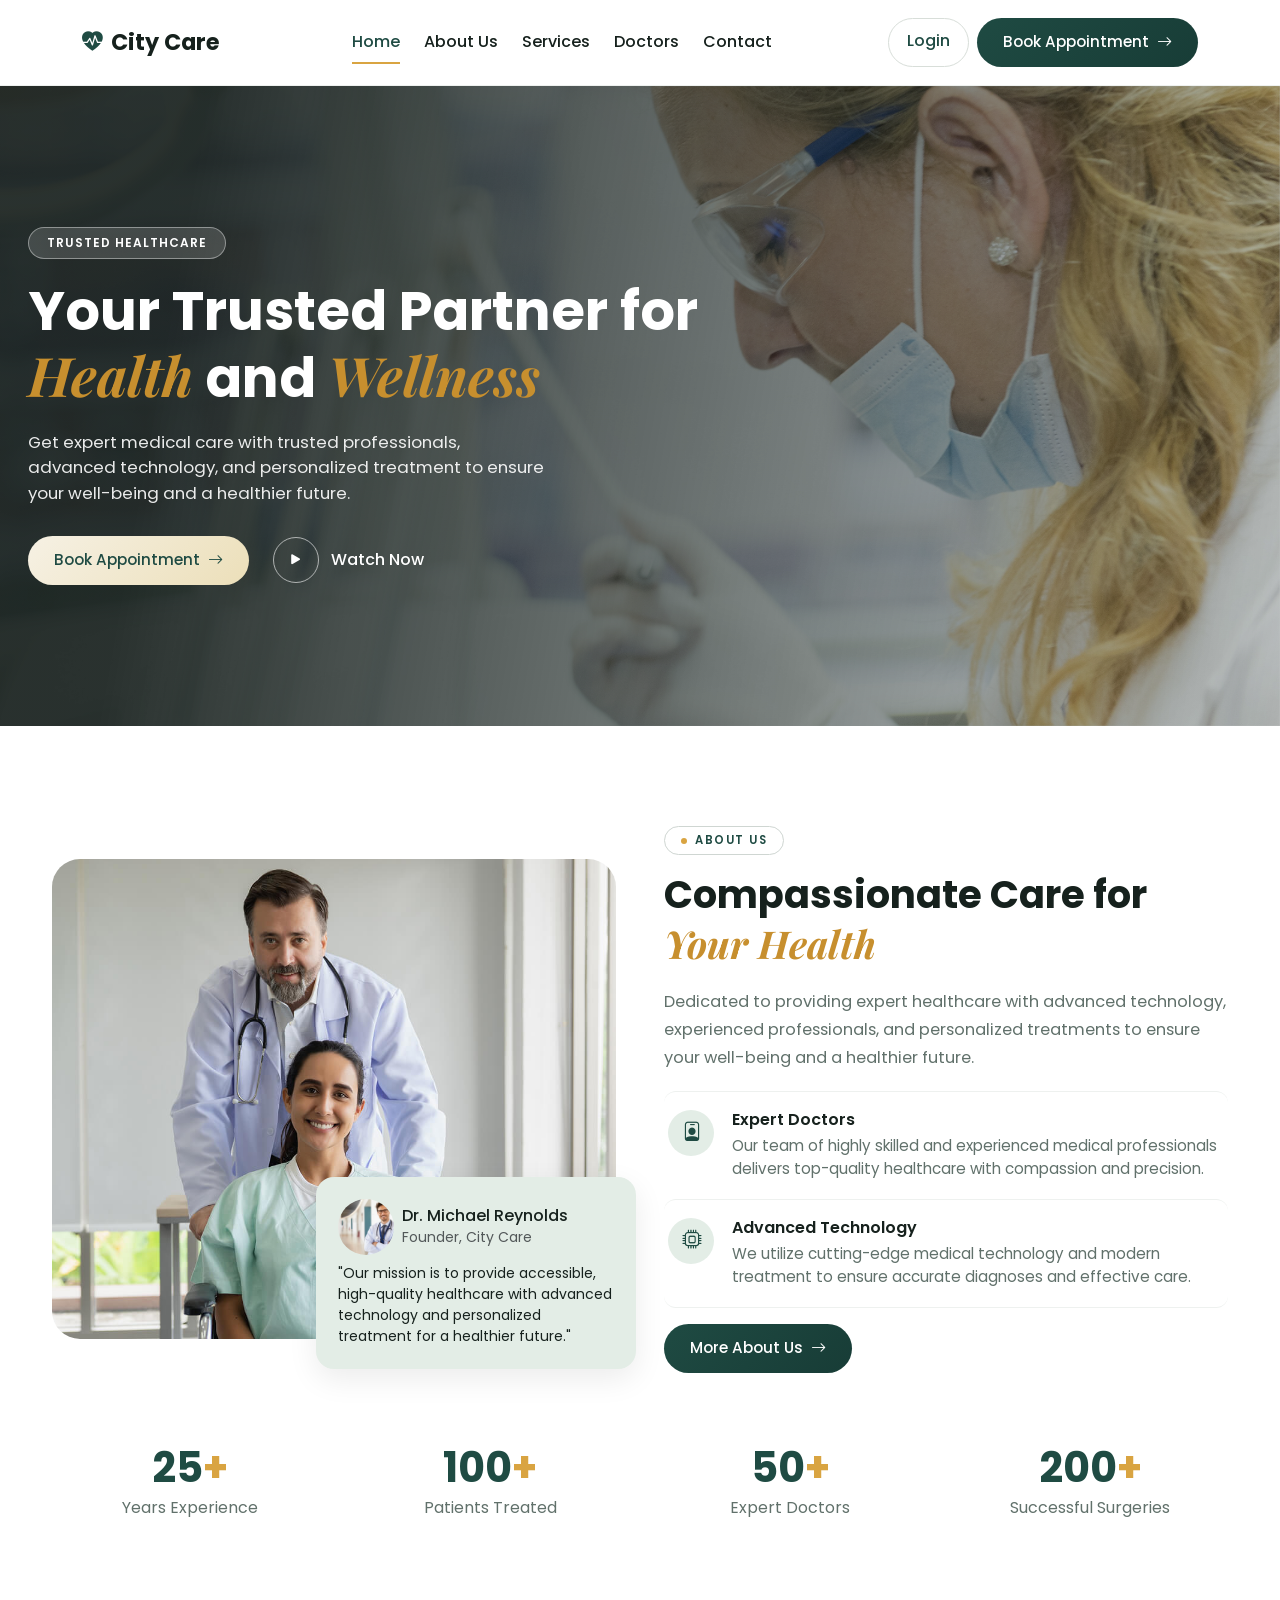
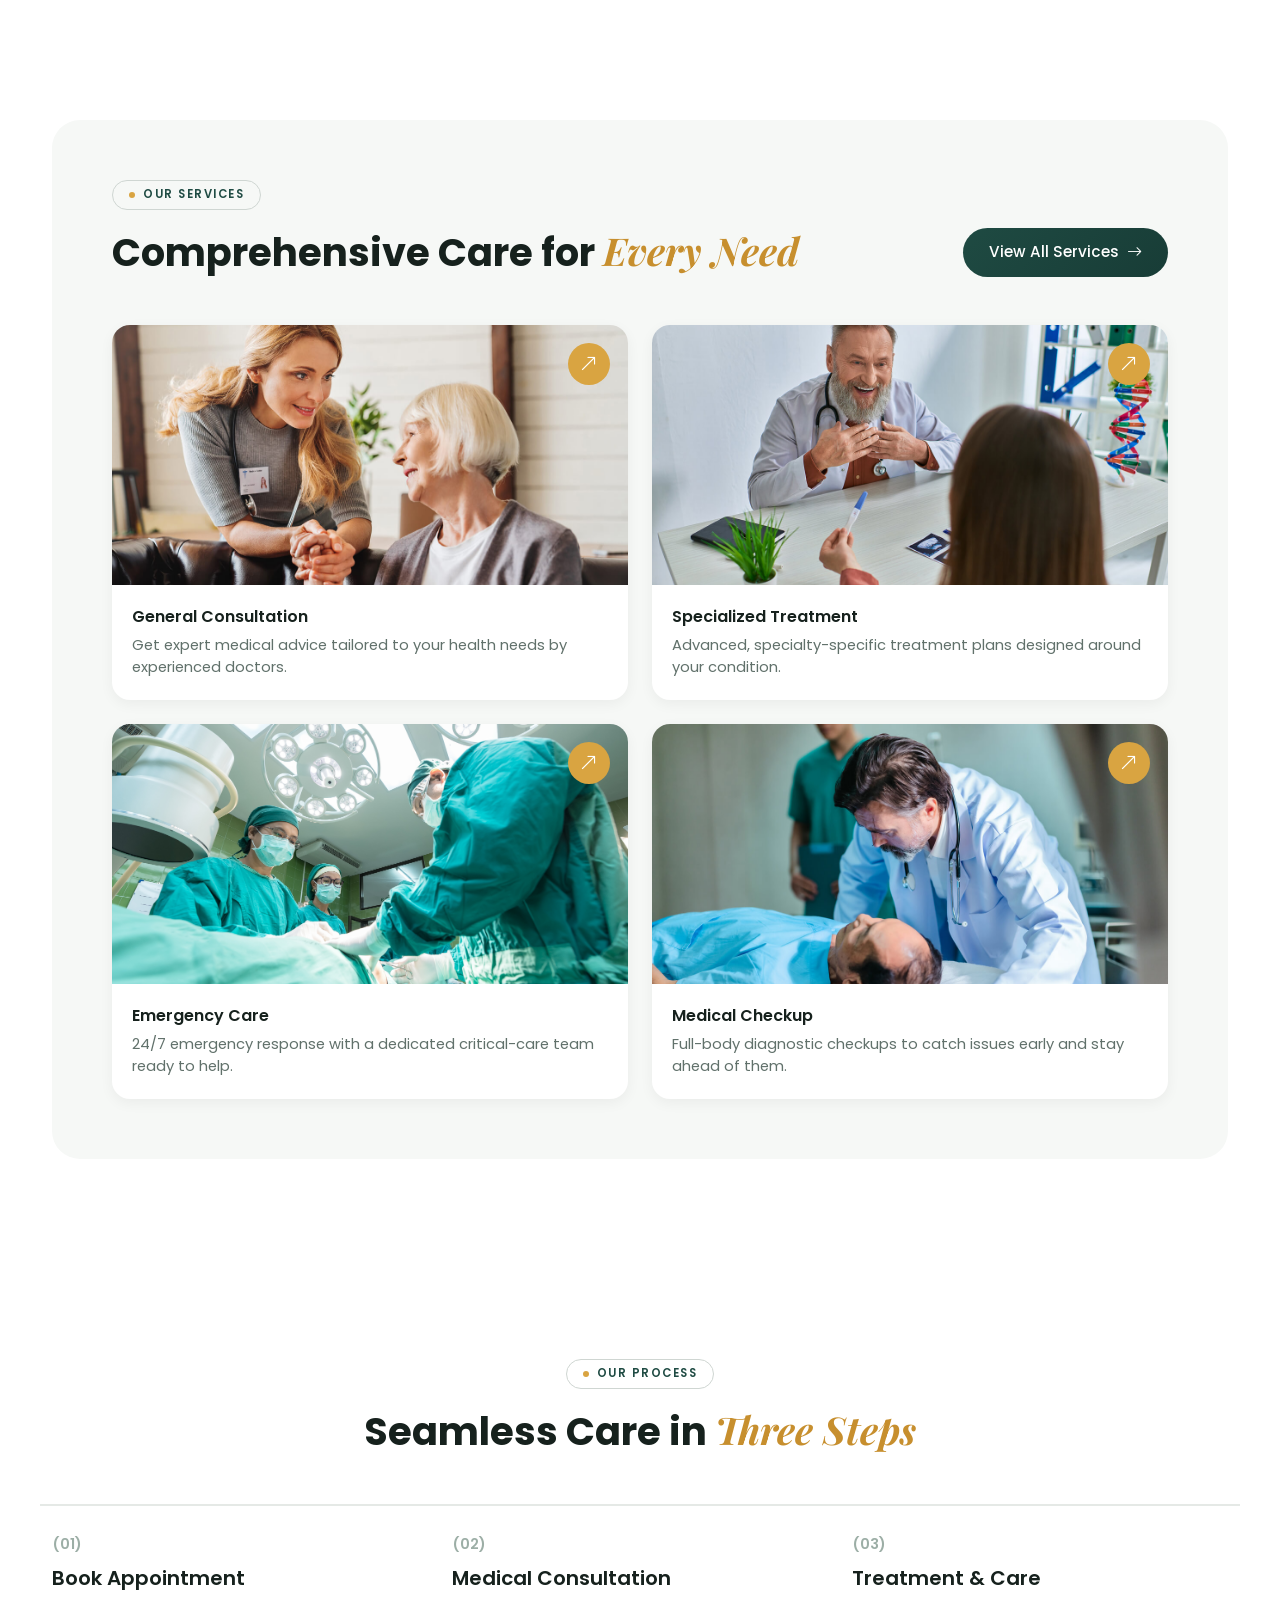
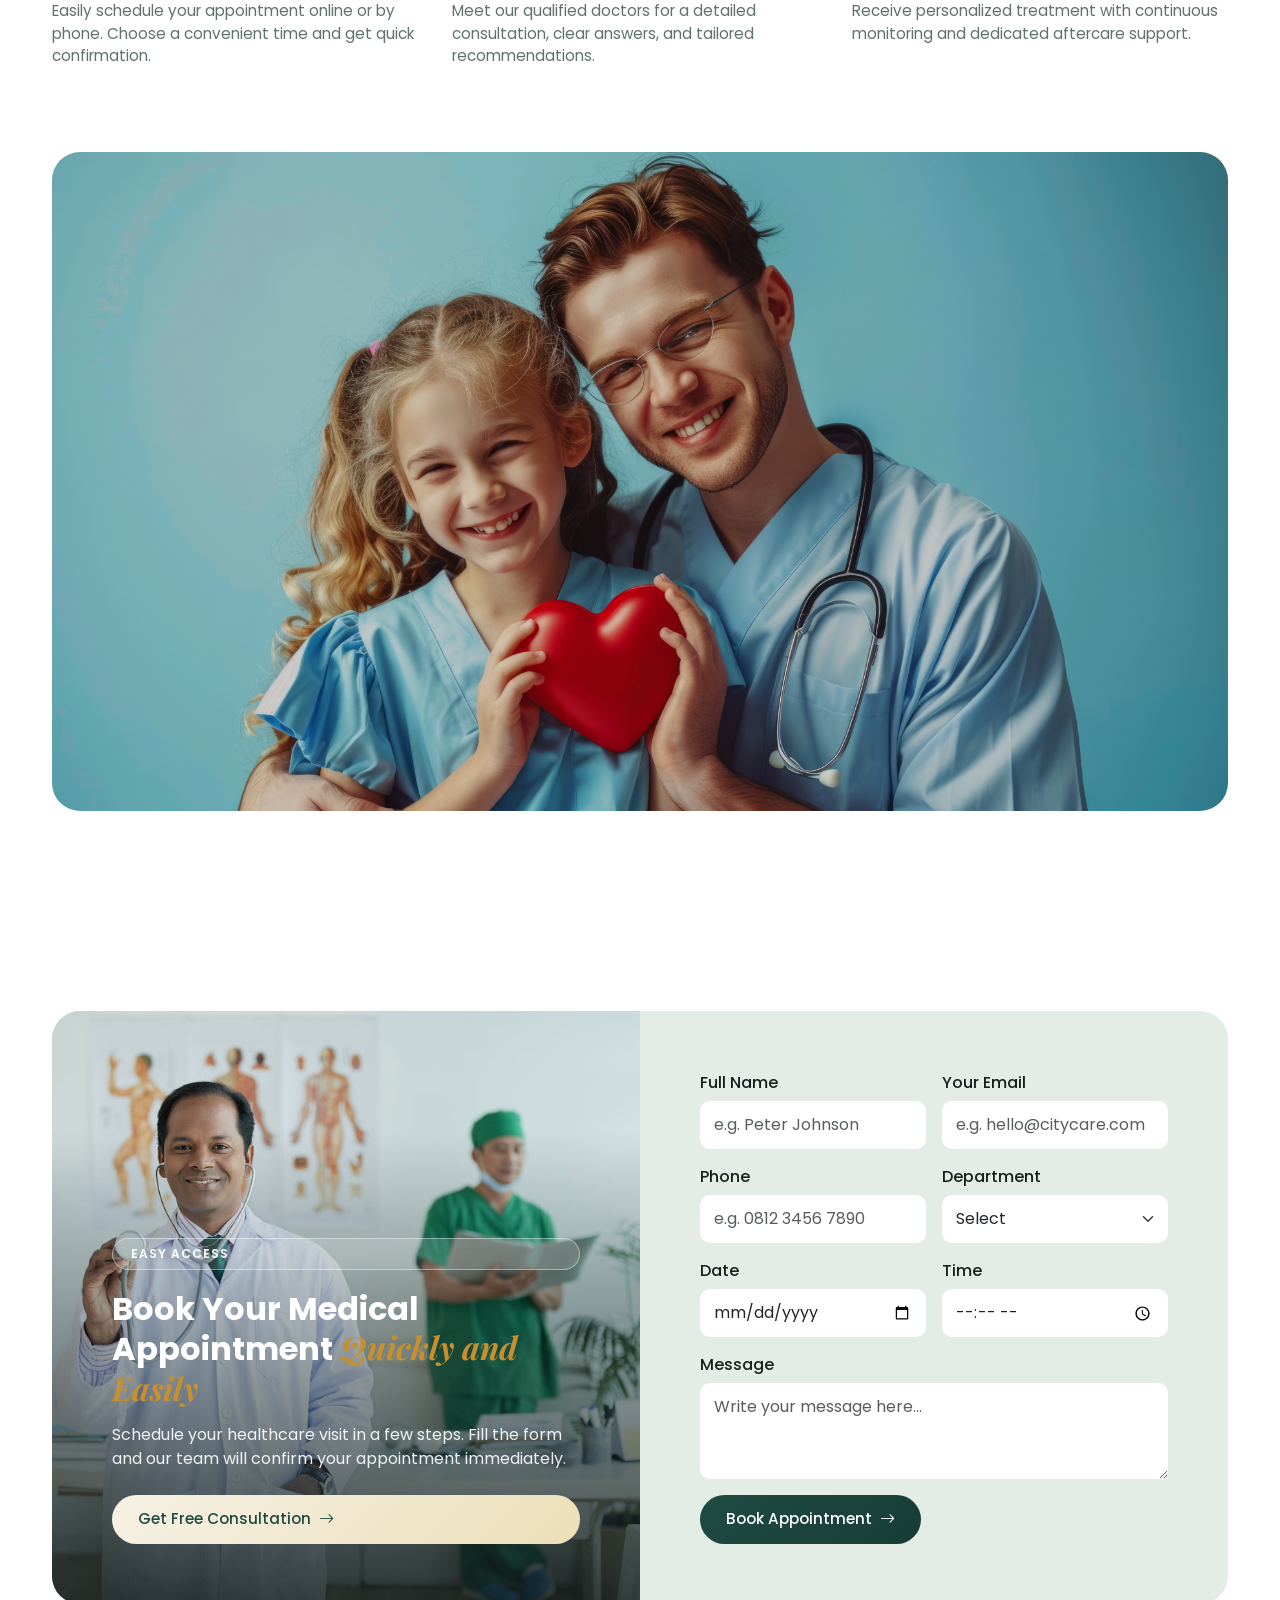
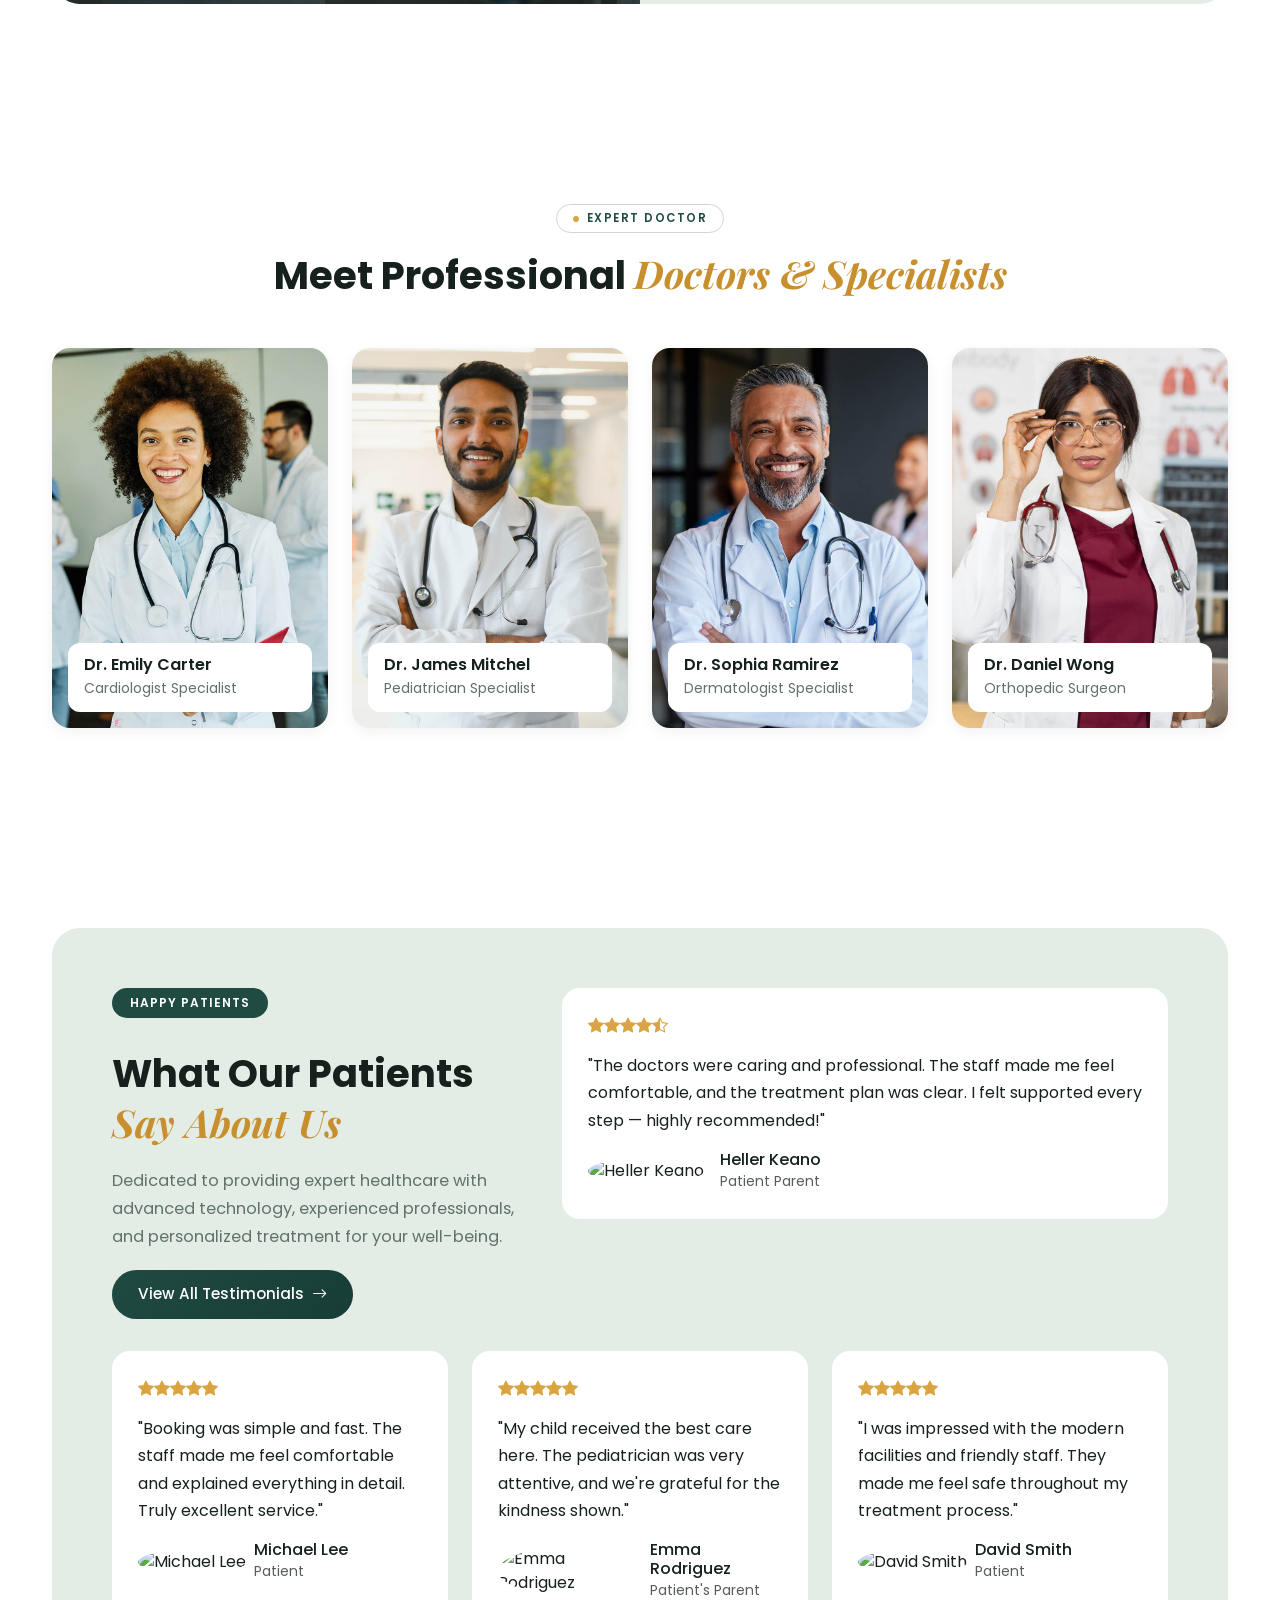
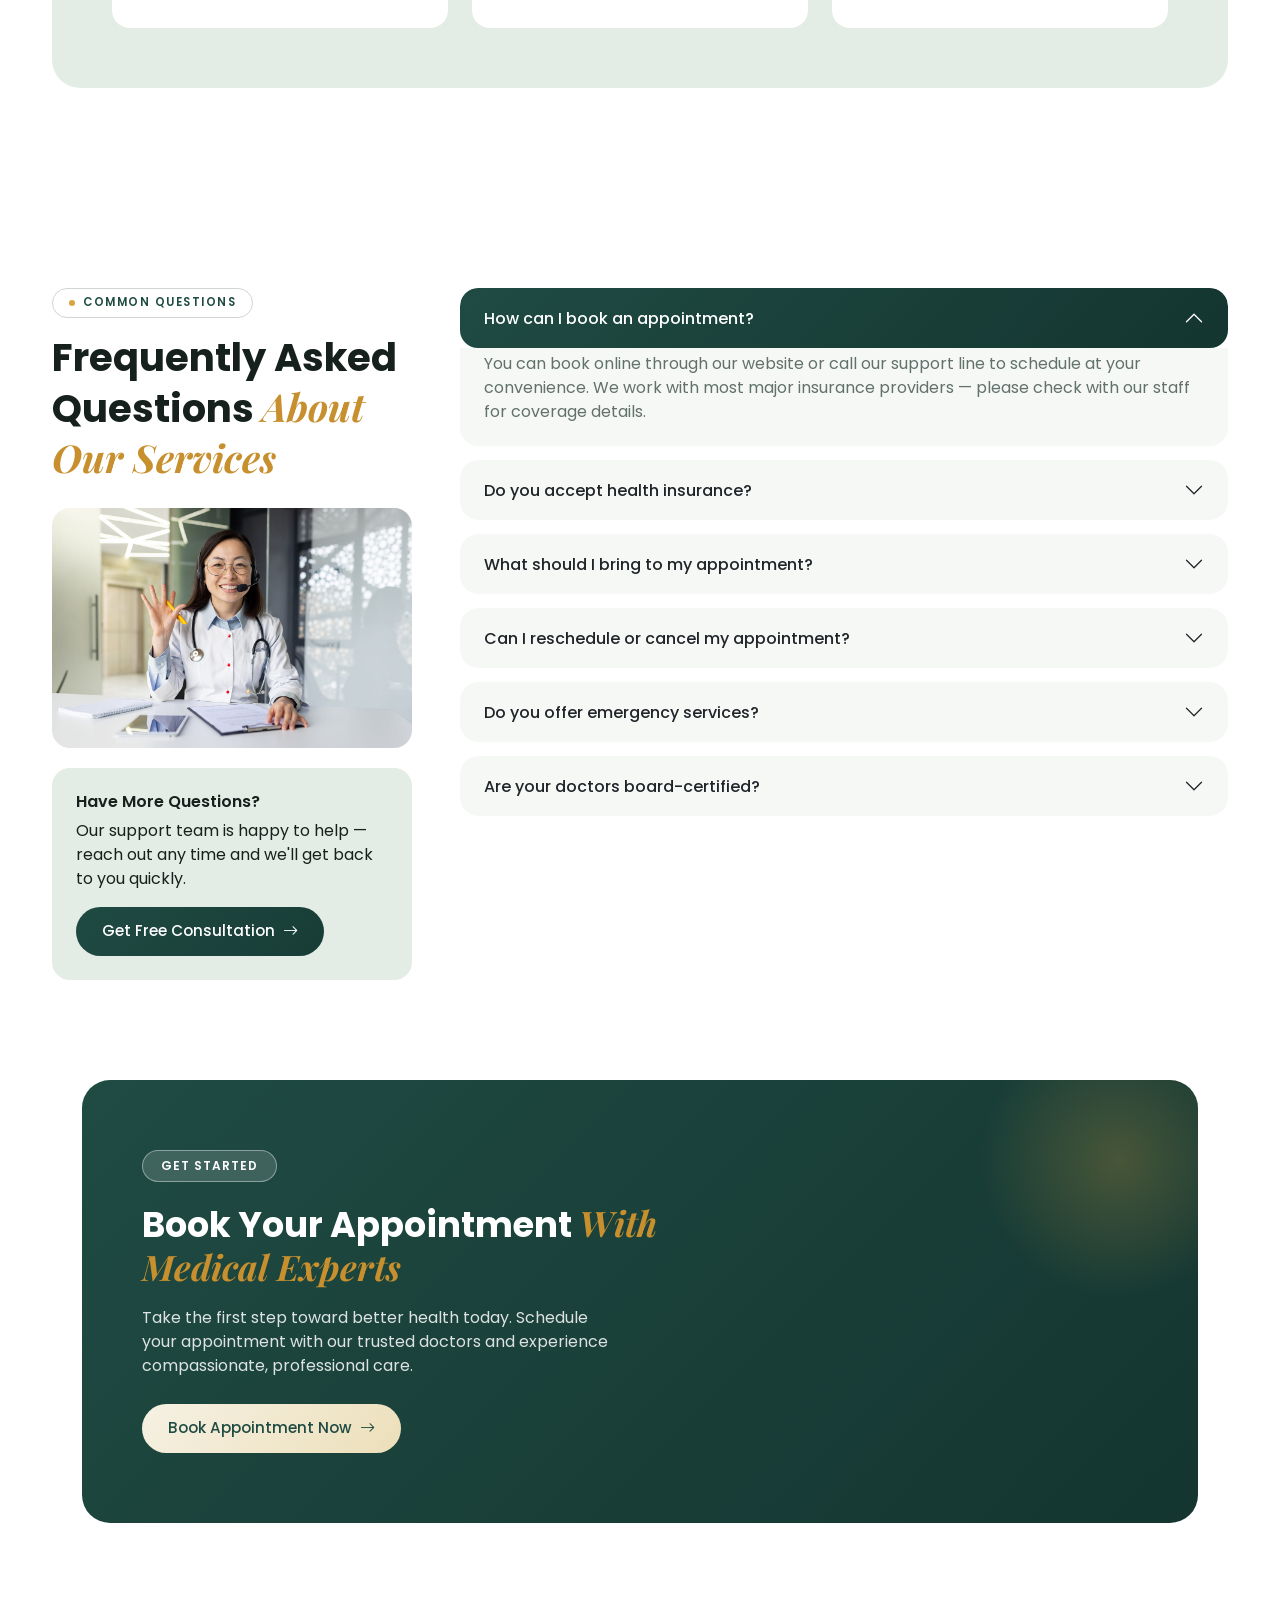
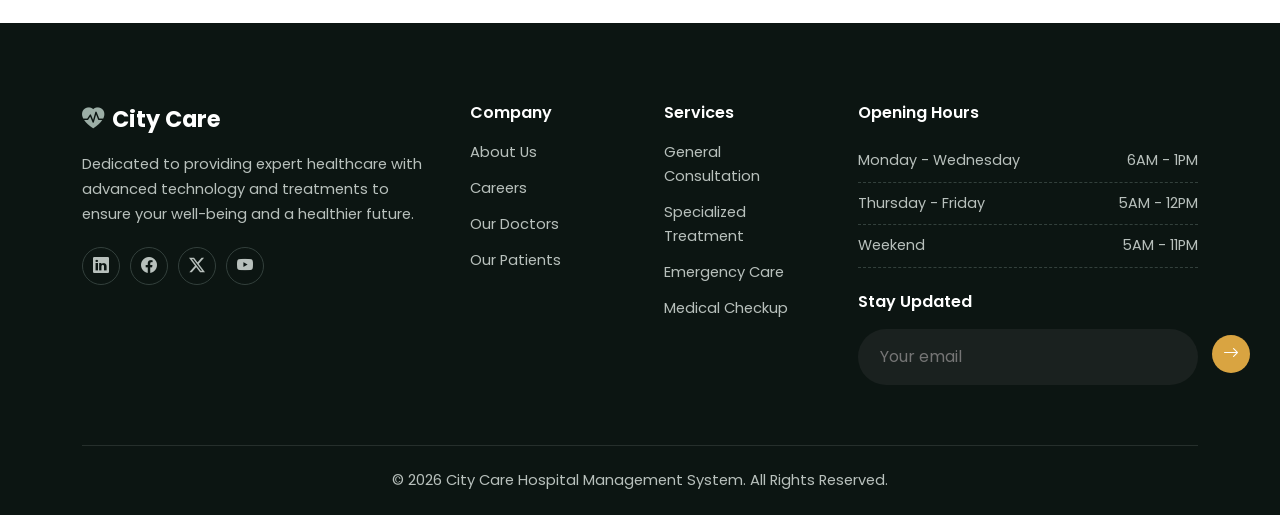
==== commit 12302d6e: "slider arrow remove" ====
--- a/index.html
+++ b/index.html
@@ -62,17 +62,6 @@
         <img src="Image/sasint-surgery-1807541.jpg" alt="Advanced surgical care">
       </div>
     </div>
-    <div class="hero-carousel-indicators">
-      <button type="button" data-bs-target="#heroCarousel" data-bs-slide-to="0" class="active" aria-current="true" aria-label="Slide 1"></button>
-      <button type="button" data-bs-target="#heroCarousel" data-bs-slide-to="1" aria-label="Slide 2"></button>
-      <button type="button" data-bs-target="#heroCarousel" data-bs-slide-to="2" aria-label="Slide 3"></button>
-    </div>
-    <button class="hero-carousel-arrow prev" type="button" data-bs-target="#heroCarousel" data-bs-slide="prev" aria-label="Previous slide">
-      <i class="bi bi-chevron-left"></i>
-    </button>
-    <button class="hero-carousel-arrow next" type="button" data-bs-target="#heroCarousel" data-bs-slide="next" aria-label="Next slide">
-      <i class="bi bi-chevron-right"></i>
-    </button>
   </div>
   <div class="hero-overlay"></div>
   <div class="container position-relative">
--- a/css/style.css
+++ b/css/style.css
@@ -355,45 +355,6 @@
   to { transform: scale(1.08); }
 }
 
-.hero-carousel-indicators {
-  position: absolute;
-  left: var(--sec-pad-x);
-  bottom: 28px;
-  z-index: 3;
-  display: flex;
-  gap: 10px;
-}
-.hero-carousel-indicators button {
-  width: 30px;
-  height: 4px;
-  border: none;
-  border-radius: 4px;
-  background: rgba(255,255,255,0.4);
-  padding: 0;
-  transition: background 0.3s ease, width 0.3s ease;
-}
-.hero-carousel-indicators button.active { background: var(--accent); width: 42px; }
-
-.hero-carousel-arrow {
-  position: absolute;
-  top: 50%;
-  transform: translateY(-50%);
-  z-index: 3;
-  width: 46px; height: 46px;
-  border-radius: 50%;
-  border: 1px solid rgba(255,255,255,0.4);
-  background: rgba(15,28,25,0.35);
-  color: #fff;
-  display: flex;
-  align-items: center;
-  justify-content: center;
-  font-size: 1.1rem;
-  transition: background 0.3s ease, border-color 0.3s ease, transform 0.3s ease;
-}
-.hero-carousel-arrow:hover { background: var(--accent); border-color: var(--accent); }
-.hero-carousel-arrow.prev { left: var(--sec-pad-x); }
-.hero-carousel-arrow.next { right: var(--sec-pad-x); }
-
 .hero-overlay {
   position: absolute; inset: 0;
   z-index: 1;
@@ -789,7 +750,7 @@
 
   .hero { min-height: 560px; }
   .hero-title { font-size: 2.6rem; }
-  .hero-carousel-arrow { width: 40px; height: 40px; font-size: 1rem; }
+
 
   .about-quote-card { position: static; margin-top: -40px; margin-left: auto; margin-right: auto; }
 
@@ -825,8 +786,6 @@
   .hero-title { font-size: 1.9rem; }
   .hero-desc { margin-left: auto; margin-right: auto; }
   .hero-actions { justify-content: center; }
-  .hero-carousel-arrow { display: none; }
-  .hero-carousel-indicators { left: 0; right: 0; justify-content: center; }
 
   .about-img-wrap { margin-bottom: 60px; }
   .about-quote-card { position: static; margin-top: -50px; max-width: 100%; }
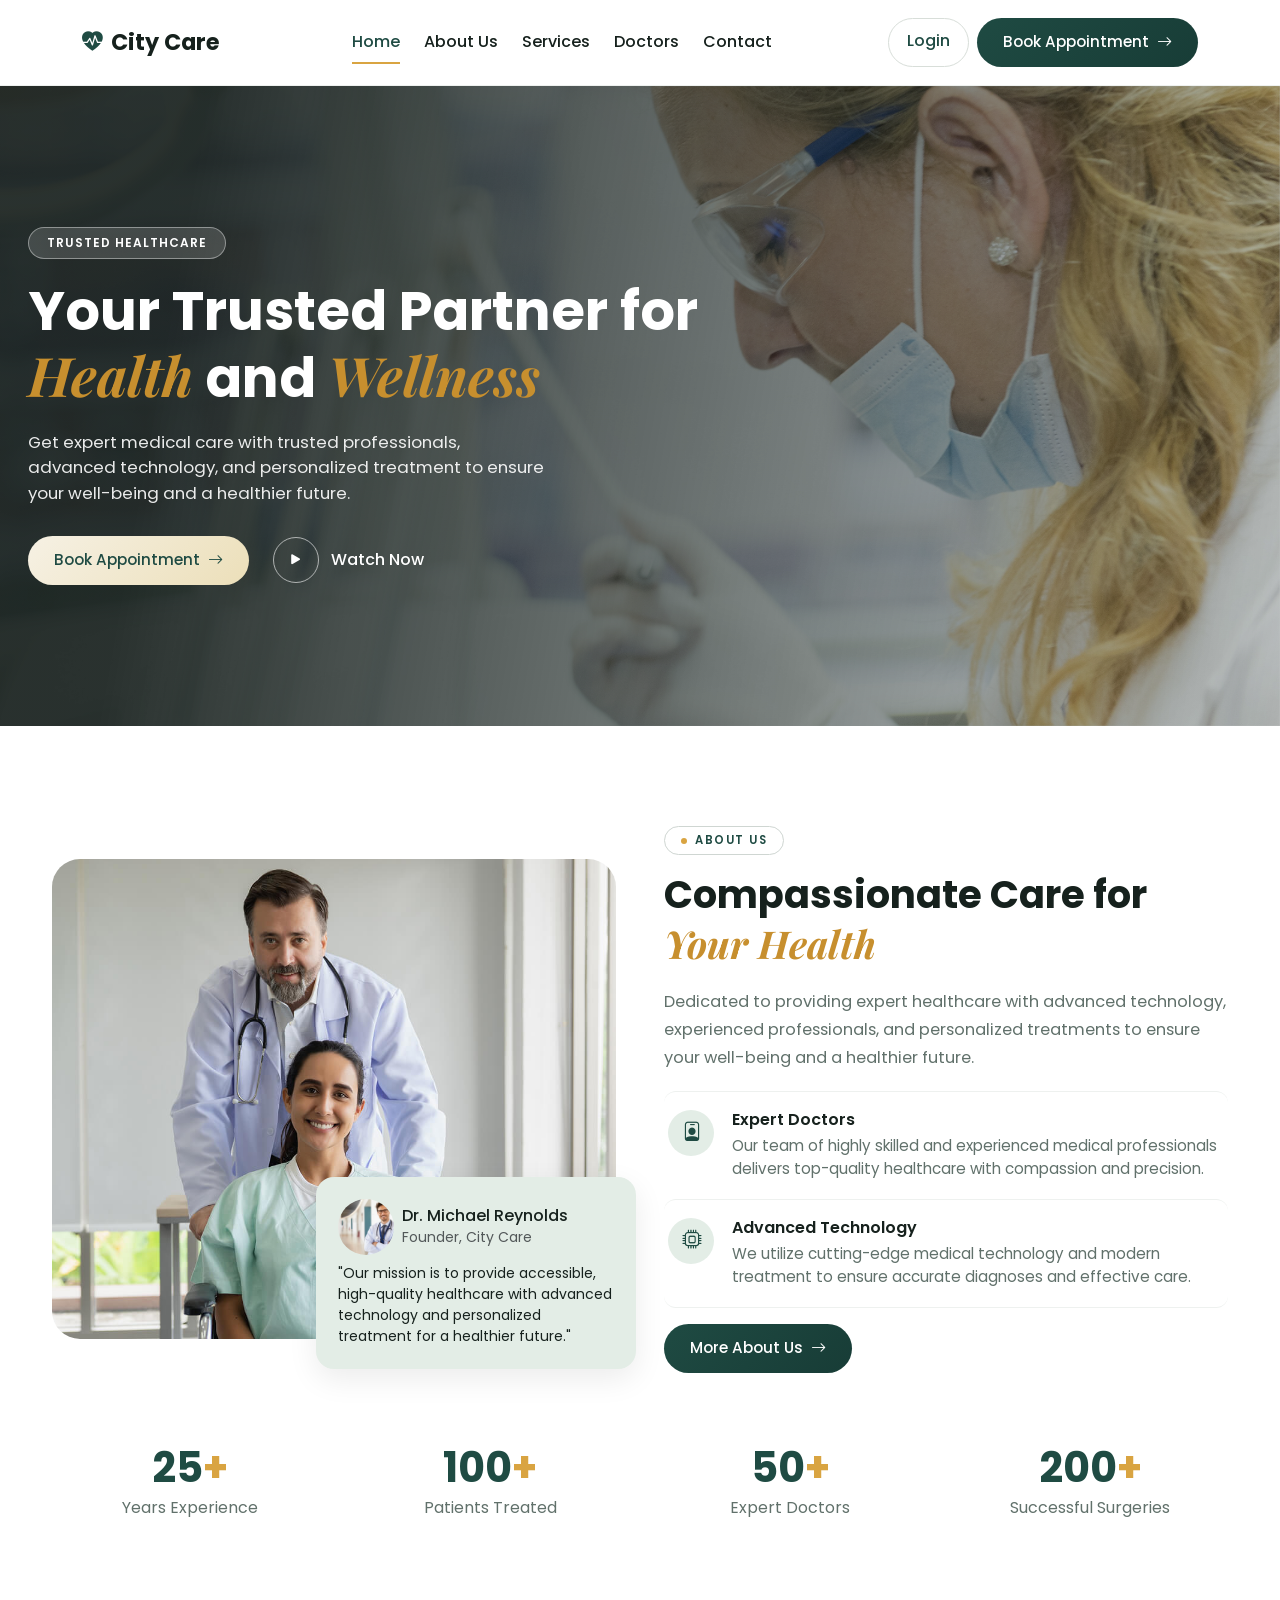
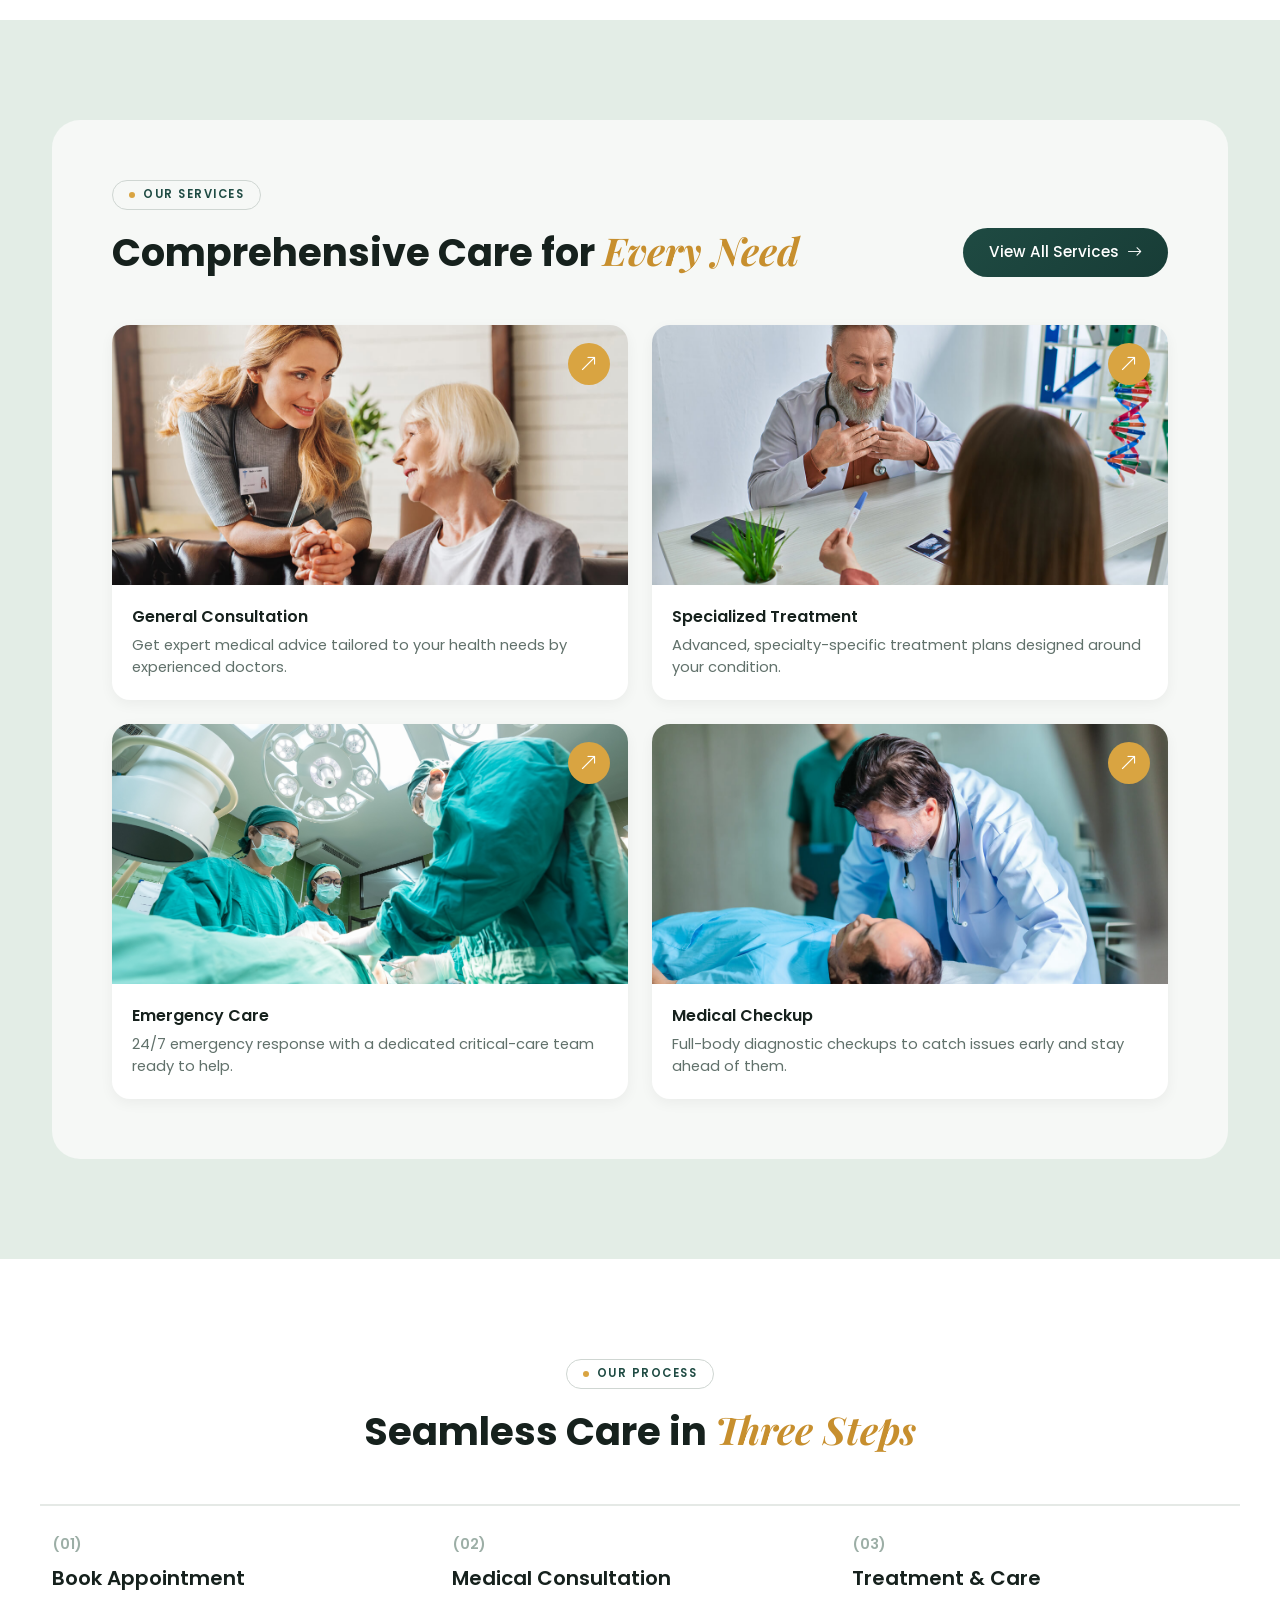
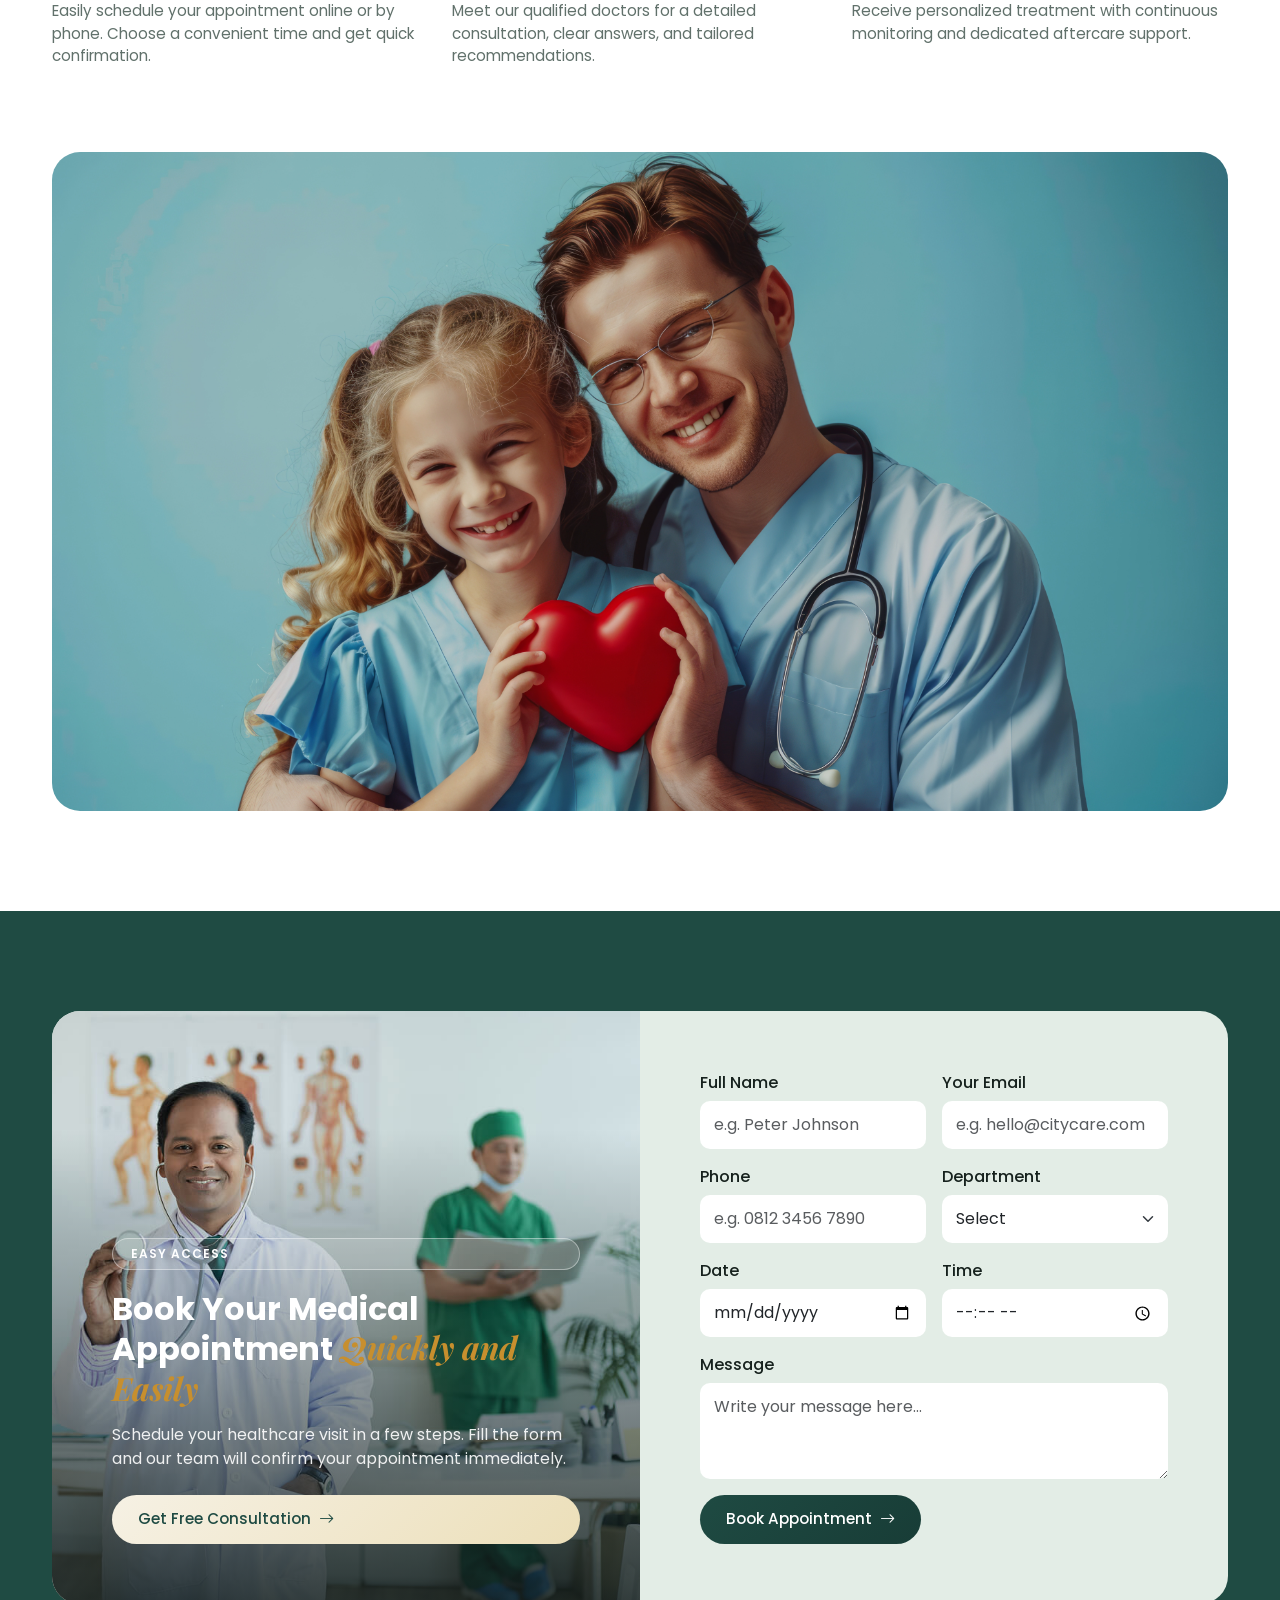
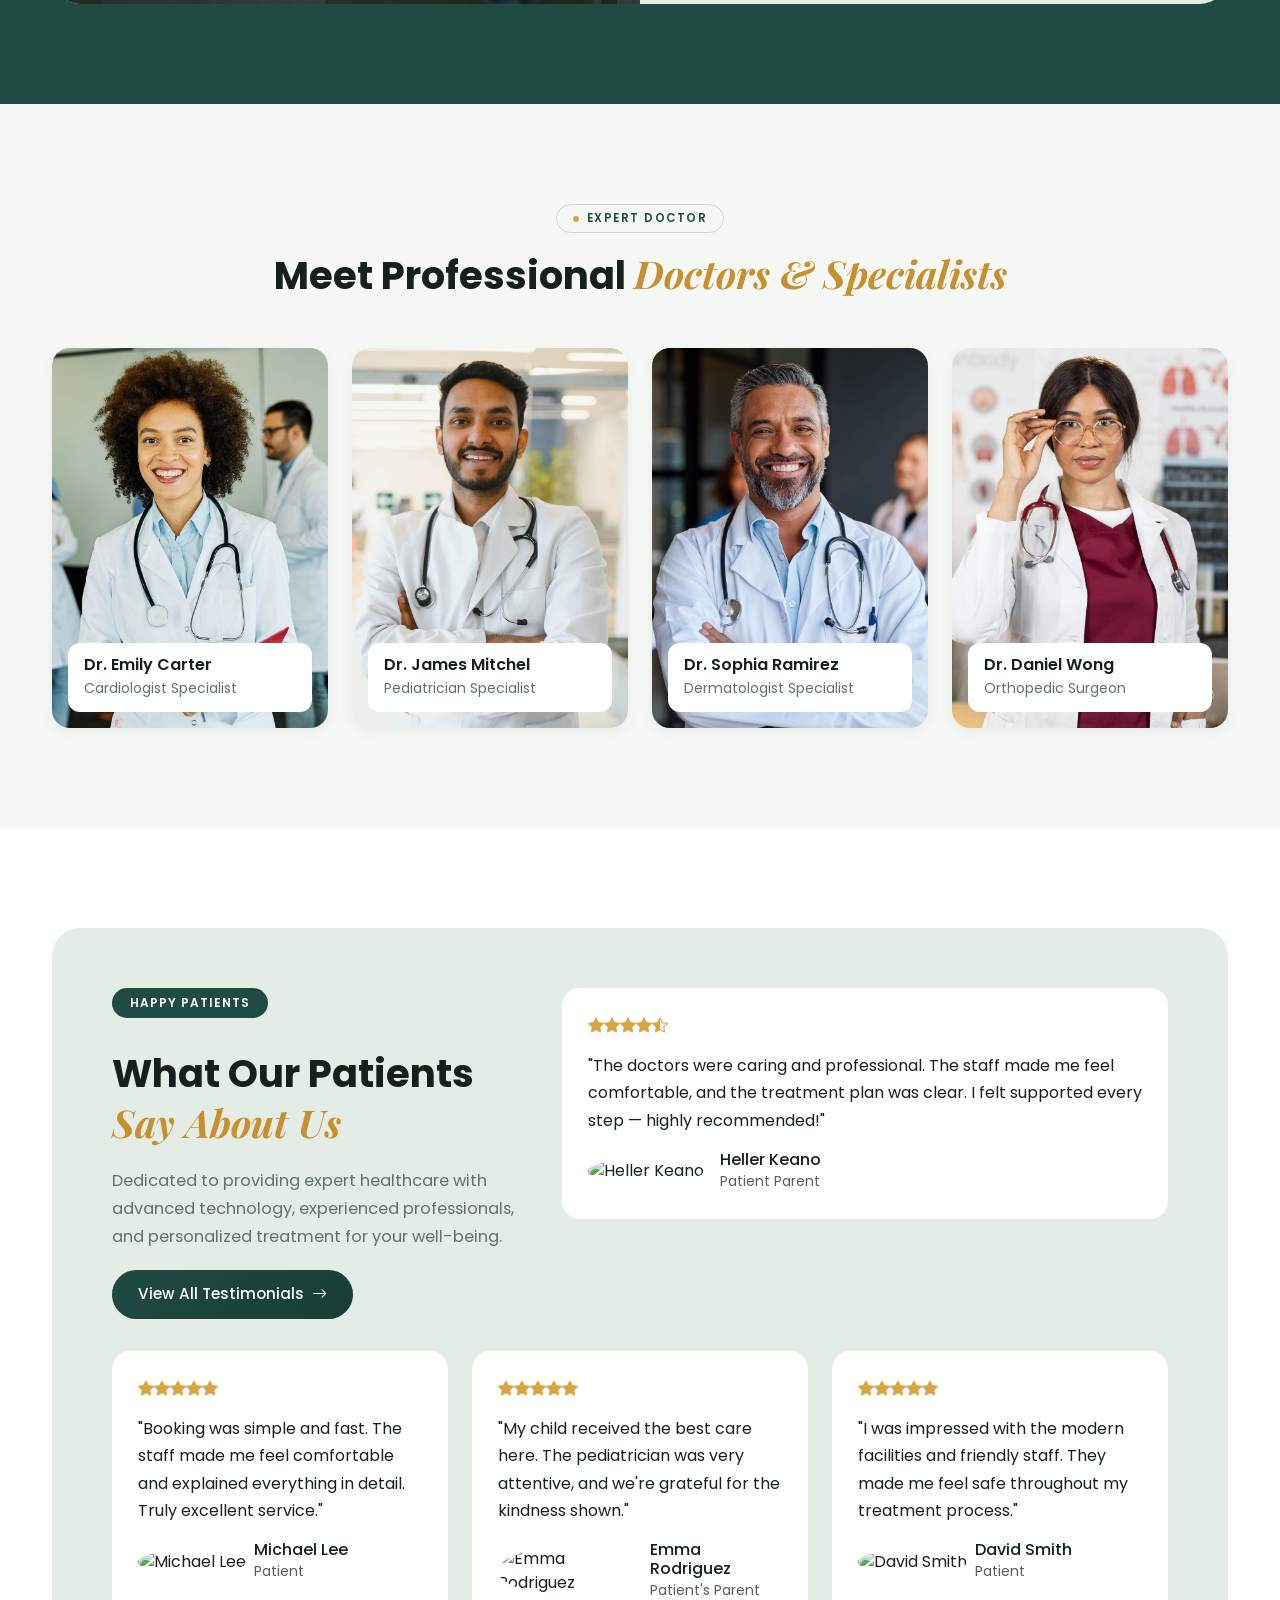
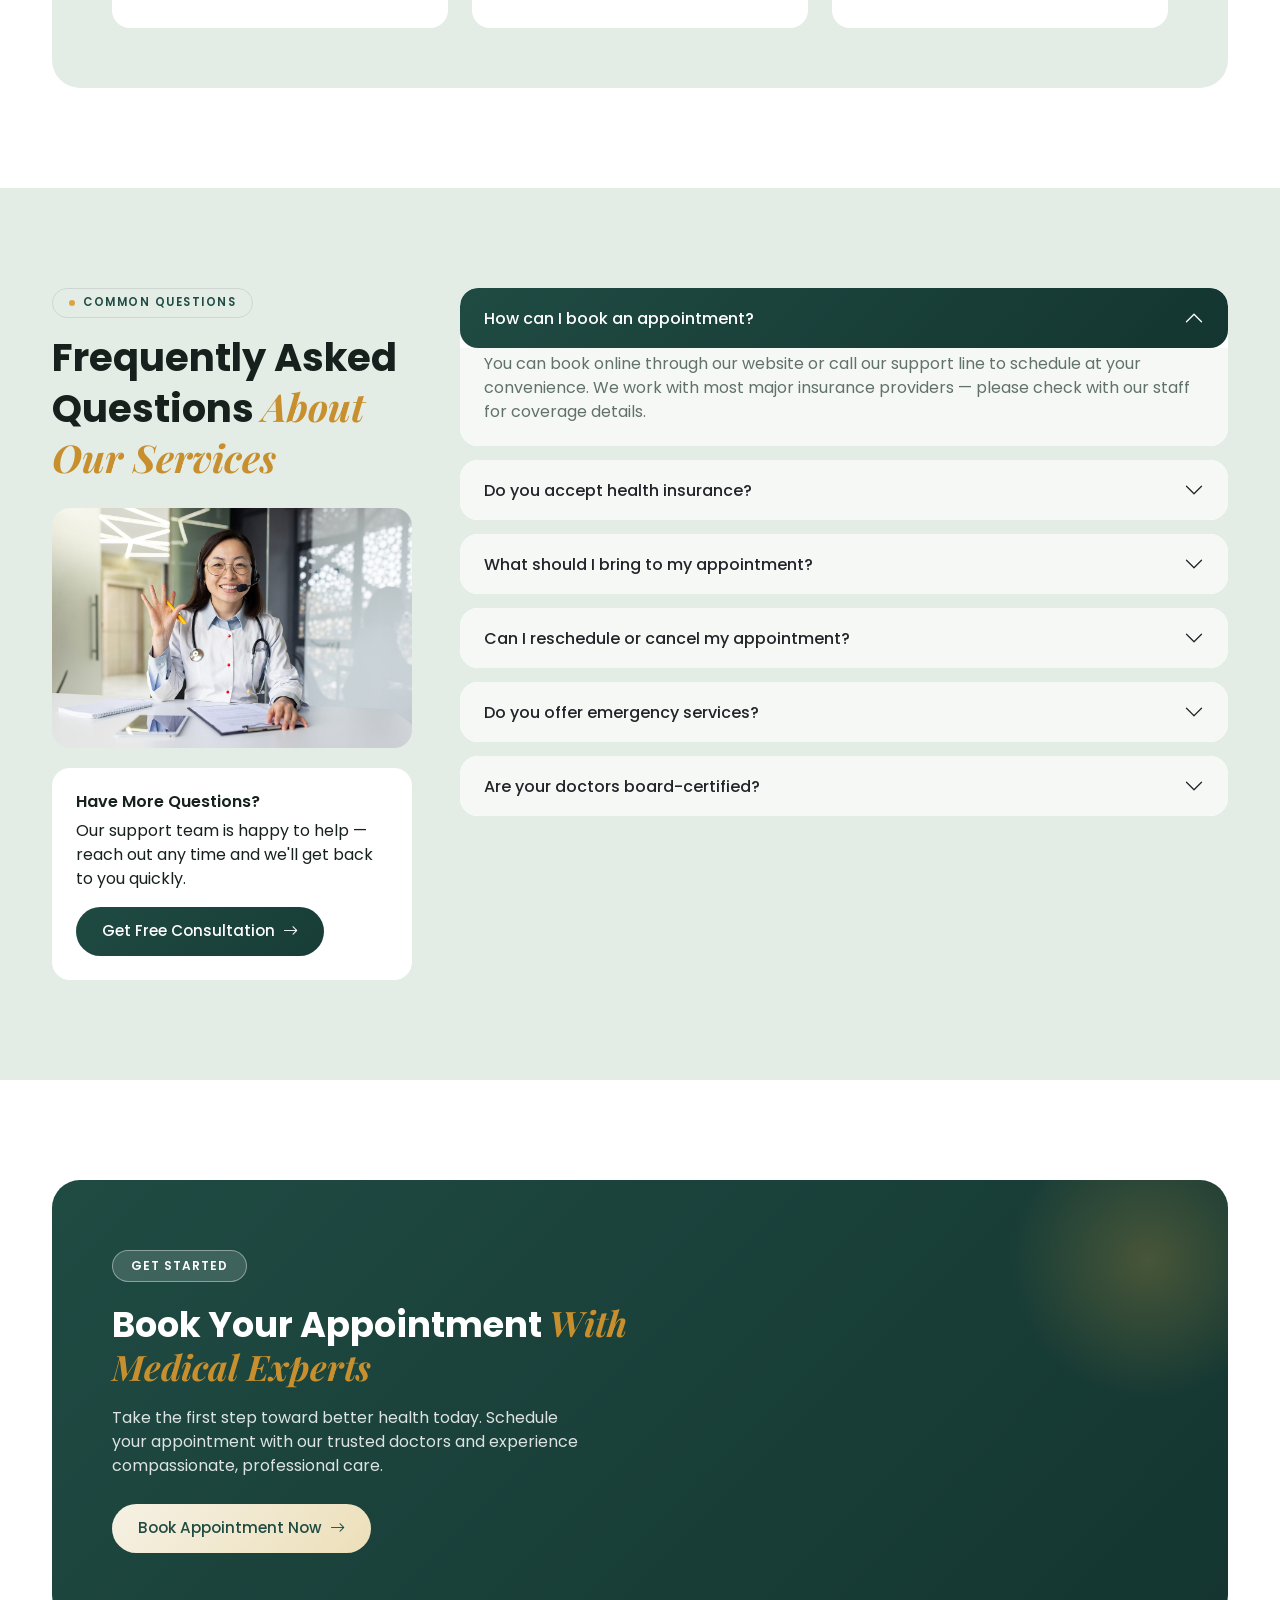
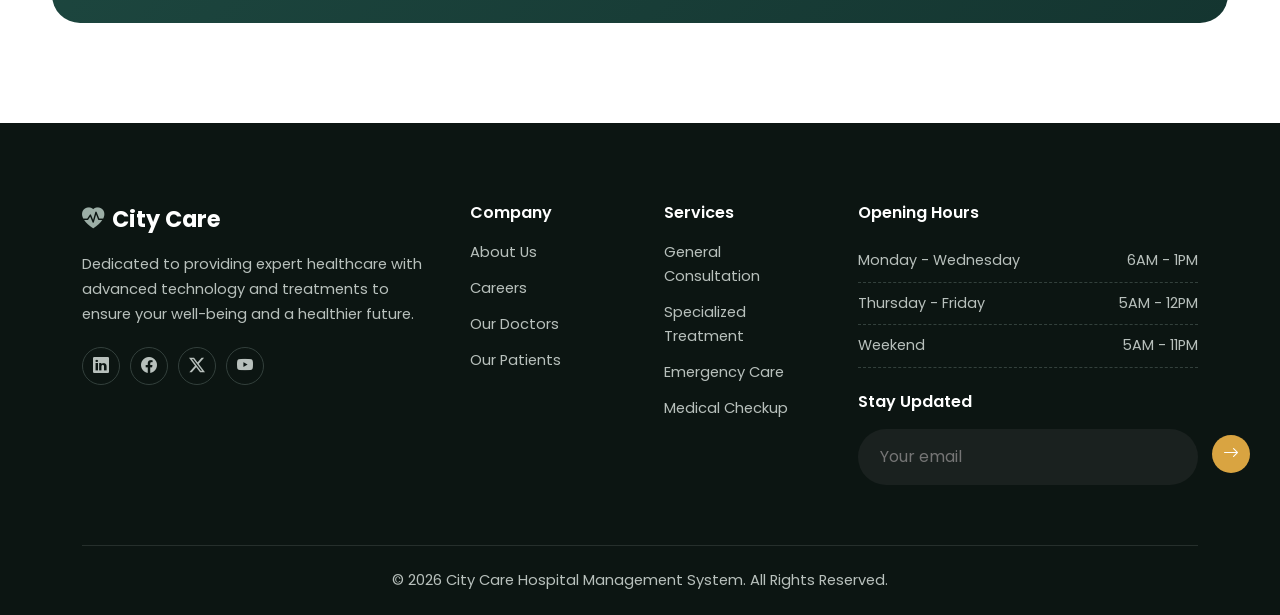
==== commit 8e496f7b: "section bg color update on the home page" ====
--- a/index.html
+++ b/index.html
@@ -545,7 +545,8 @@
 </section>
 
 <!-- ============ CTA BANNER ============ -->
-<section class="cta-banner-section">
+ 
+<section class="cta-banner-section section-pad">
   <div class="container">
     <div class="cta-banner reveal">
       <span class="badge-pill">GET STARTED</span>
--- a/css/style.css
+++ b/css/style.css
@@ -454,6 +454,11 @@
 .stats-row p { color: var(--text-muted); margin-bottom: 0; }
 
 /* ============ SERVICES ============ */
+
+.services-section {
+  background: #e3ede6;
+}
+
 .services-box {
   background: #f6f8f6;
   border-radius: var(--radius-lg);
@@ -507,6 +512,11 @@
 .process-img img { width: 100%; border-radius: var(--radius-lg); display: block; }
 
 /* ============ APPOINTMENT ============ */
+
+.appointment-section {
+  background: #1f4b43;
+}
+
 .appointment-box {
   background: var(--sage);
   border-radius: var(--radius-lg);
@@ -538,6 +548,9 @@
 }
 
 /* ============ DOCTORS ============ */
+.doctors-section {
+  background: rgb(246, 248, 246);
+}
 .doctor-mini-card {
   position: relative;
   border-radius: var(--radius-md);
@@ -605,10 +618,15 @@
 .testimonial-main-card p, .testimonial-mini-card p { color: var(--text); line-height: 1.7; }
 
 /* ============ FAQ ============ */
+
+.faq-section  {
+  background: var(--sage);
+}
+
 .faq-img-wrap { margin-top: 24px; }
 .faq-img-wrap img { width: 100%; border-radius: var(--radius-md); display: block; }
 .faq-help-card {
-  background: var(--sage);
+  background: #fff;
   border-radius: var(--radius-md);
   padding: 24px;
   margin-top: 20px;
@@ -641,7 +659,6 @@
 .accordion-body { color: var(--text-muted); padding: 4px 24px 22px; background: #f6f8f6; }
 
 /* ============ CTA BANNER ============ */
-.cta-banner-section { padding: 0 var(--sec-pad-x) var(--sec-pad-y); }
 .cta-banner {
   background: linear-gradient(135deg, var(--dark) 0%, var(--dark-2) 100%);
   color: #fff;
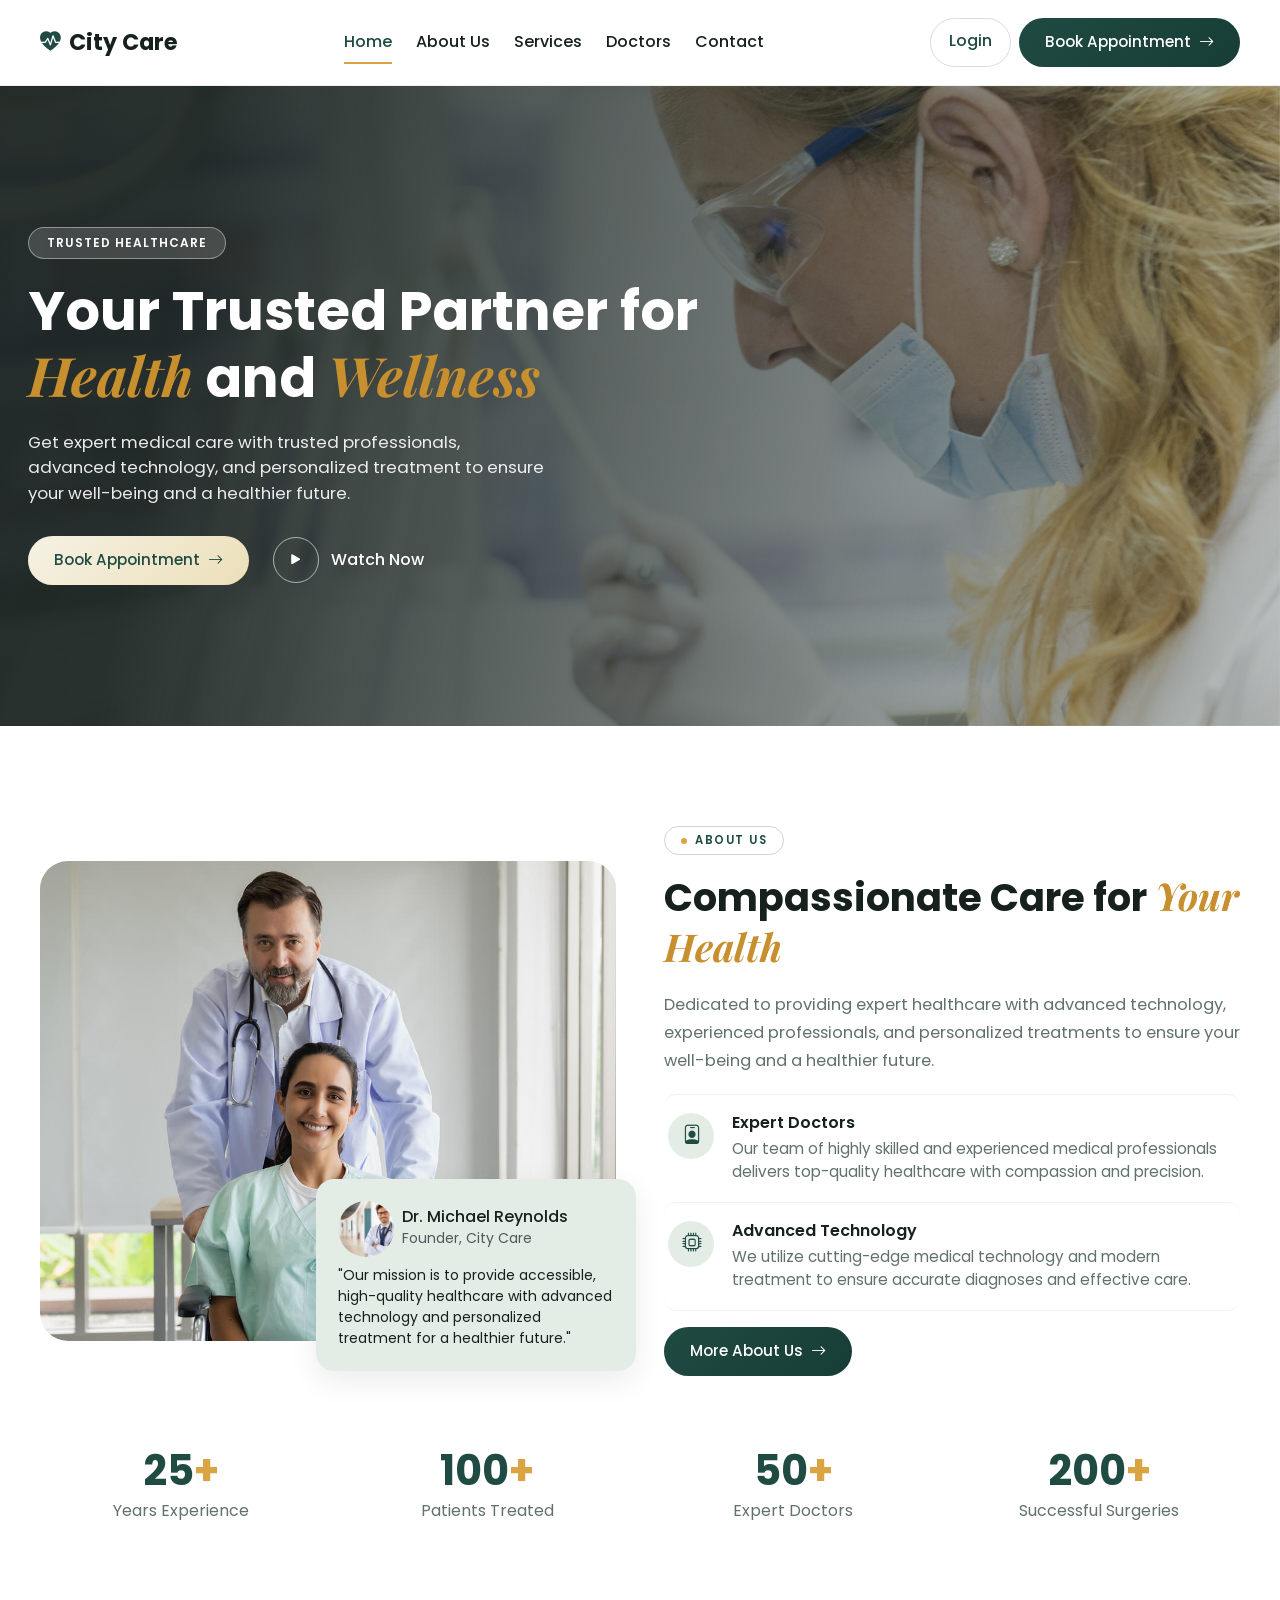
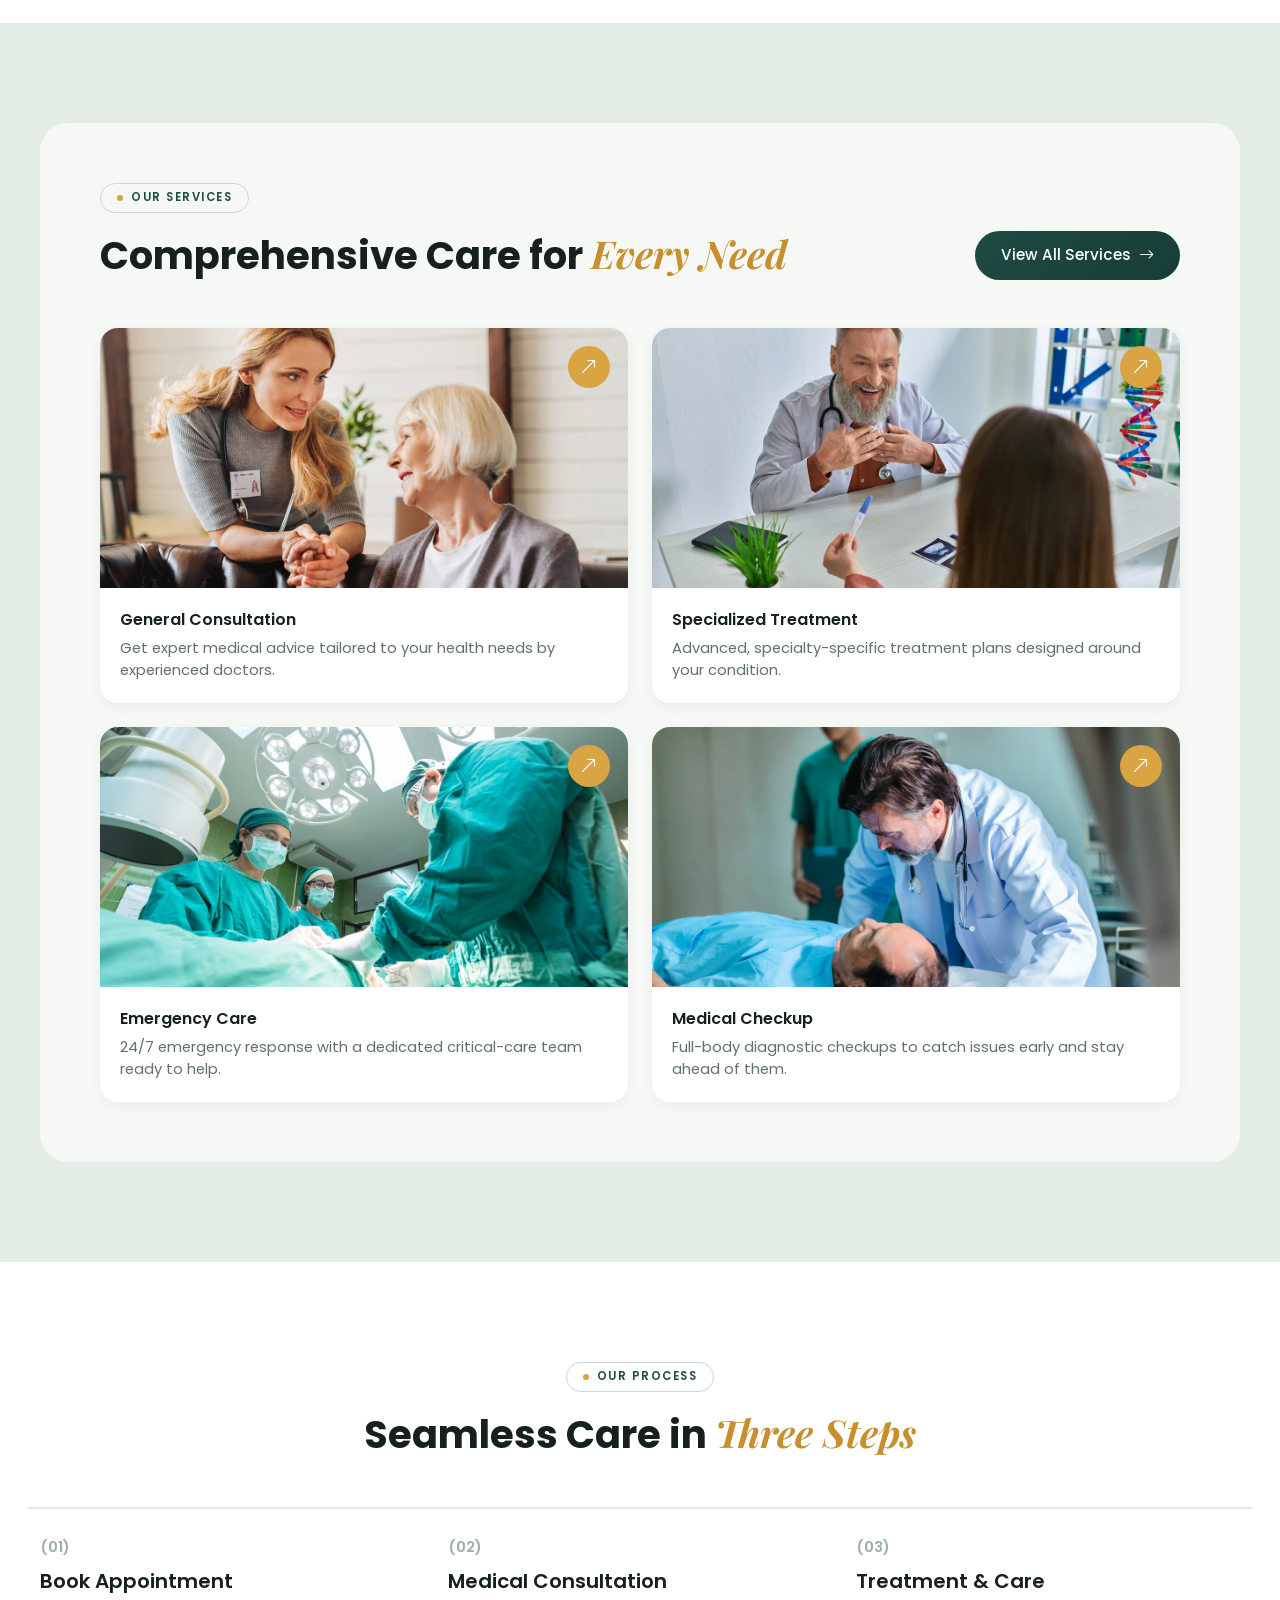
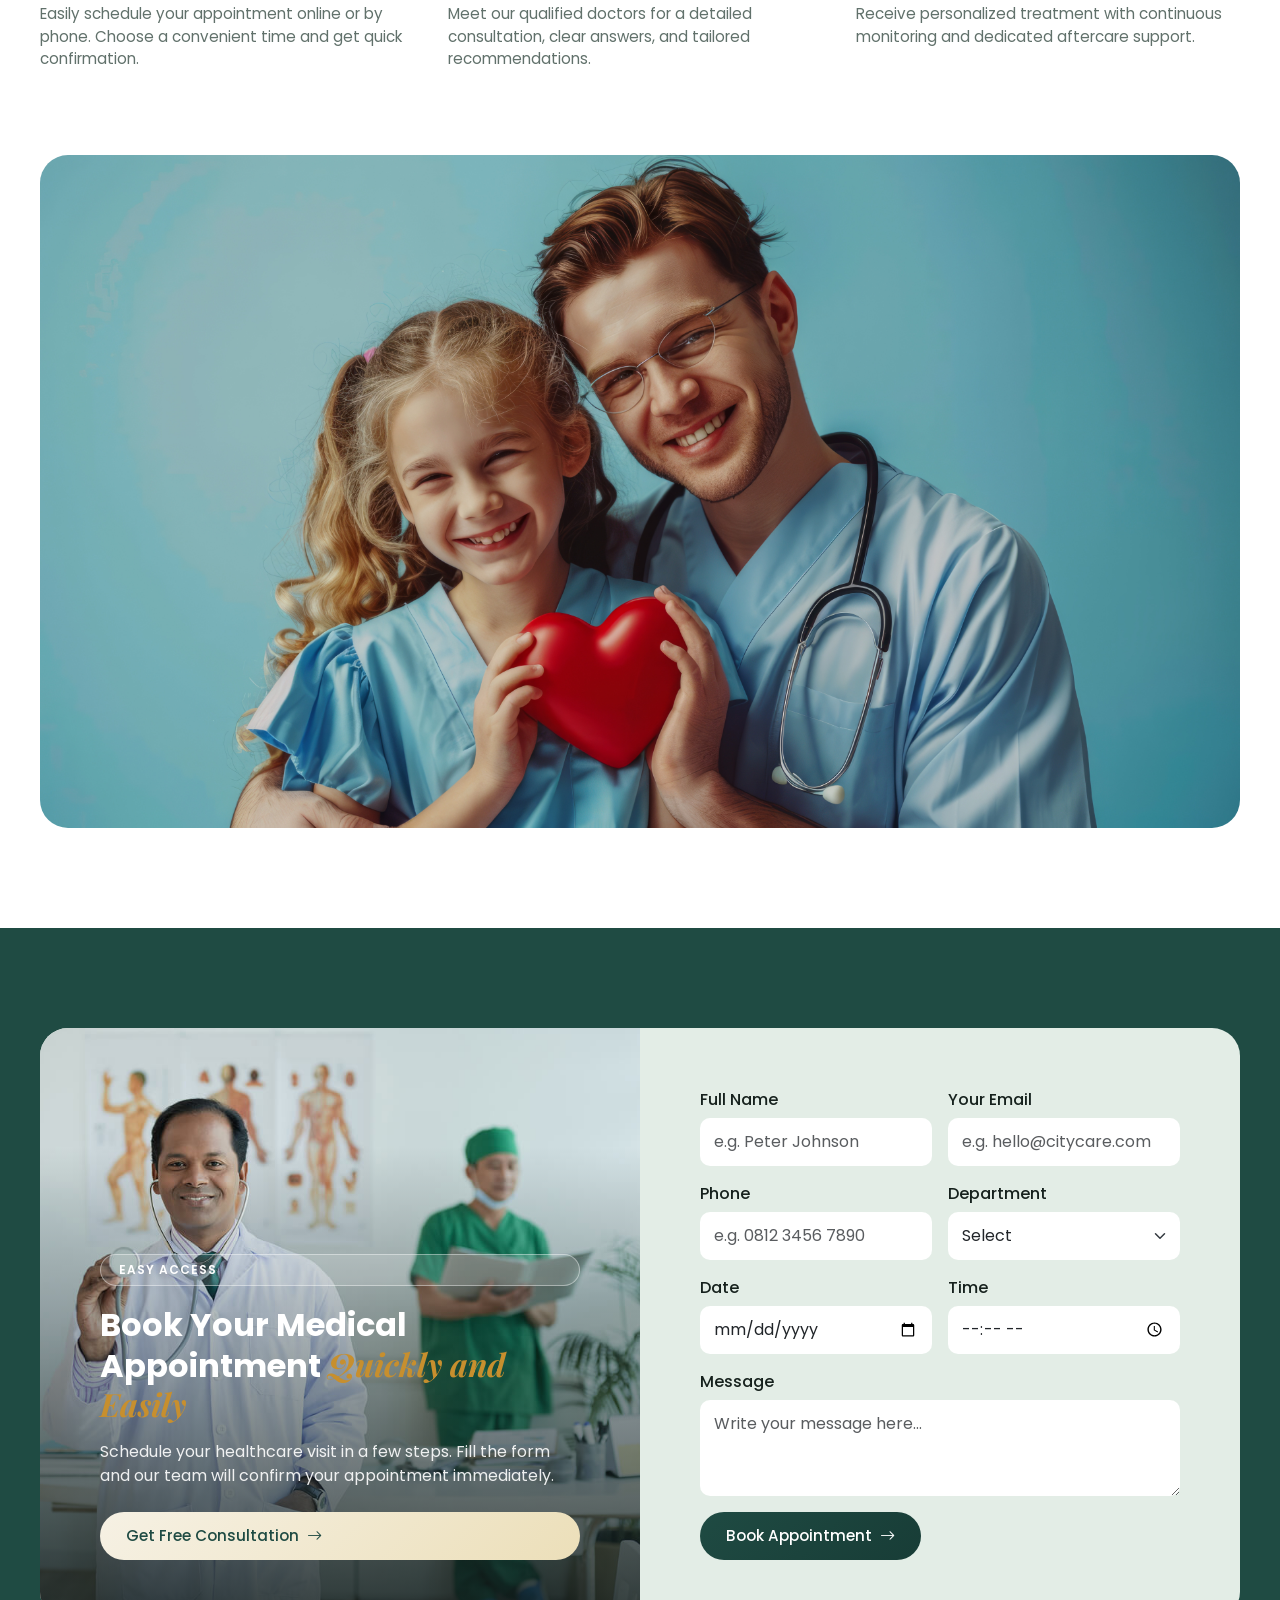
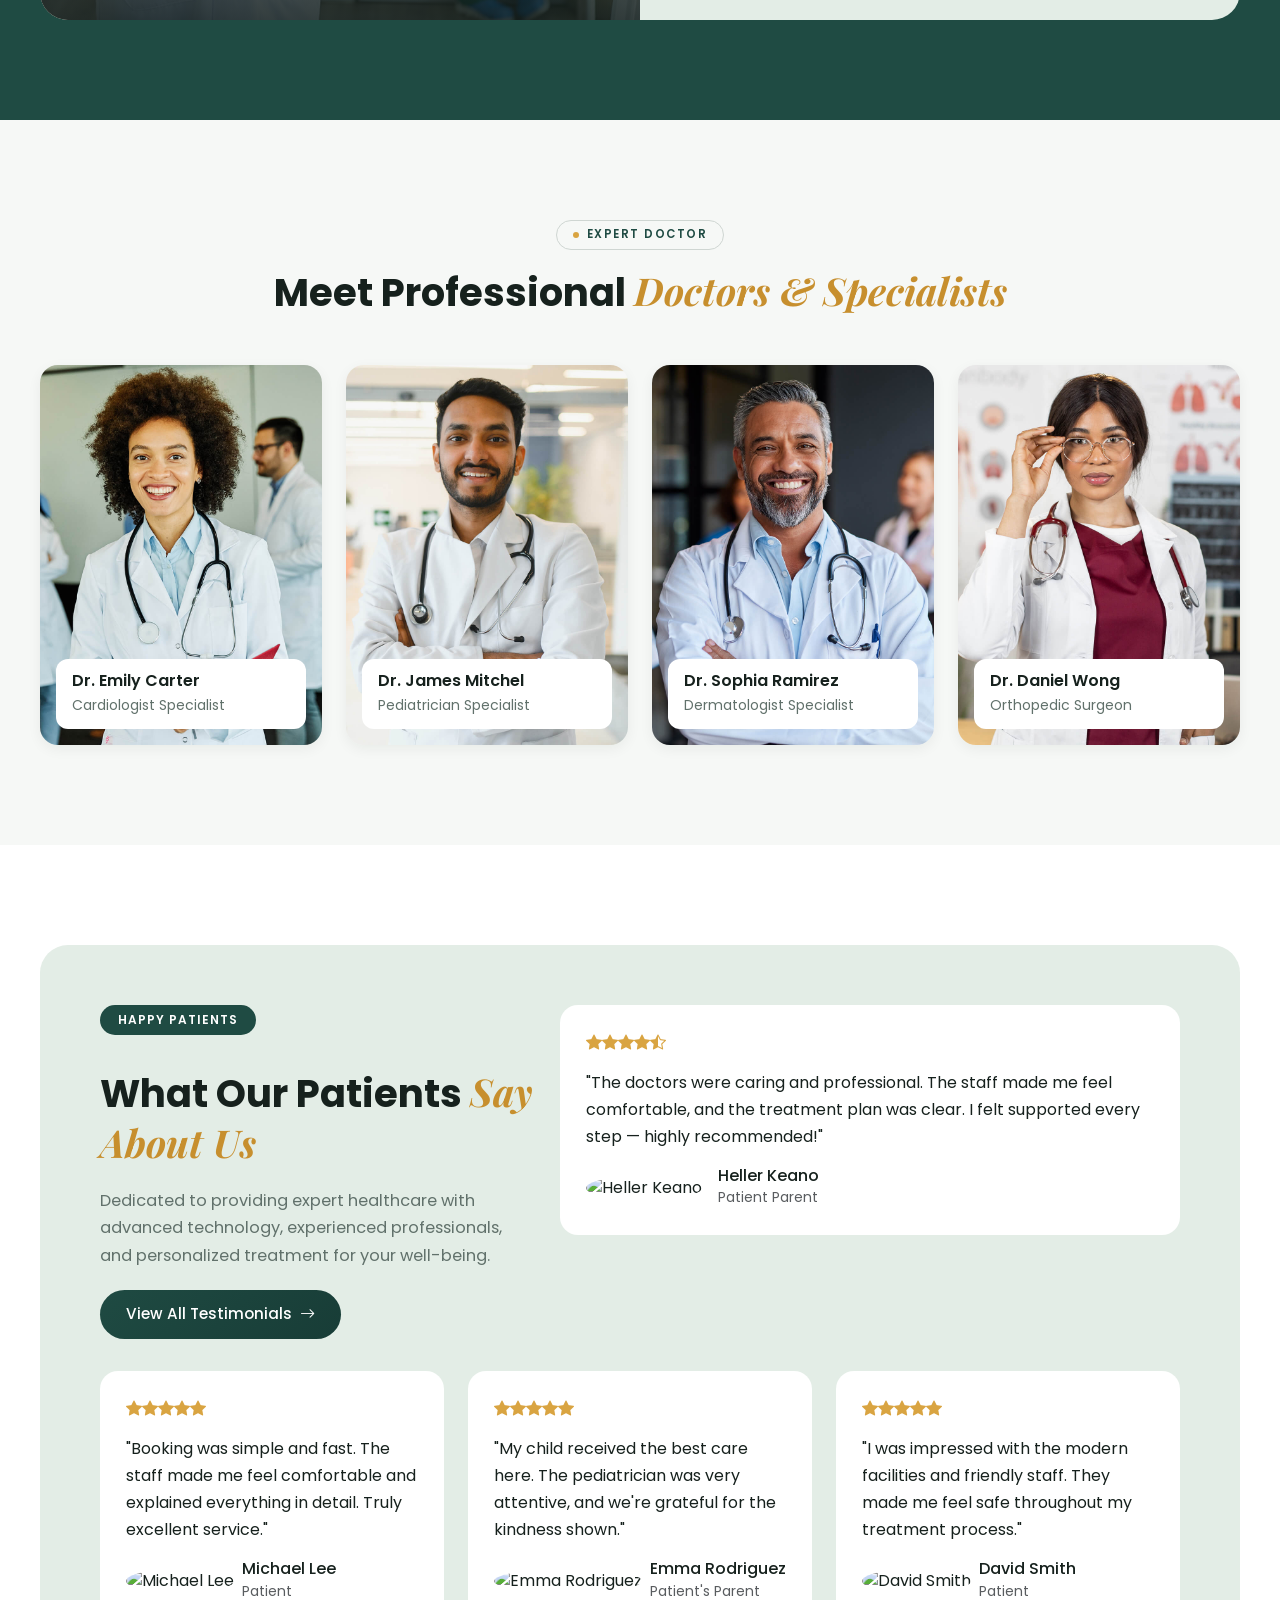
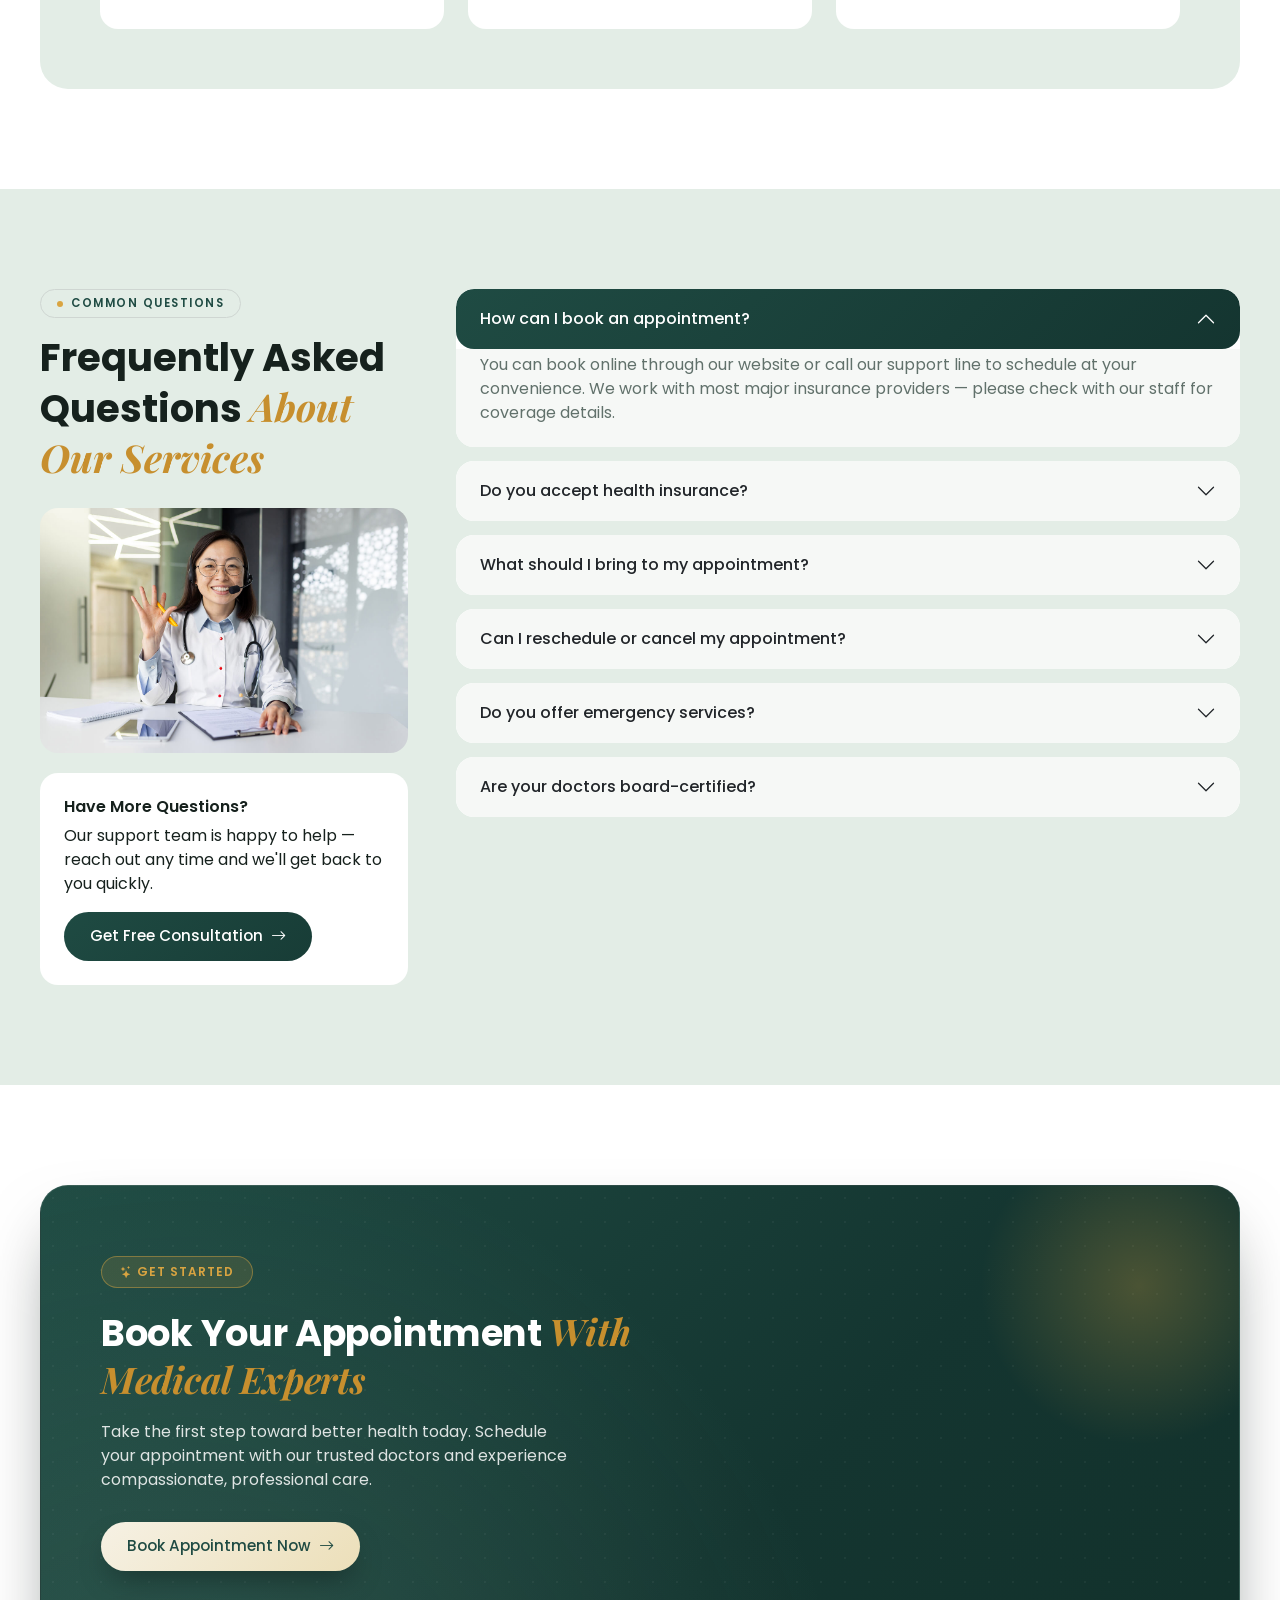
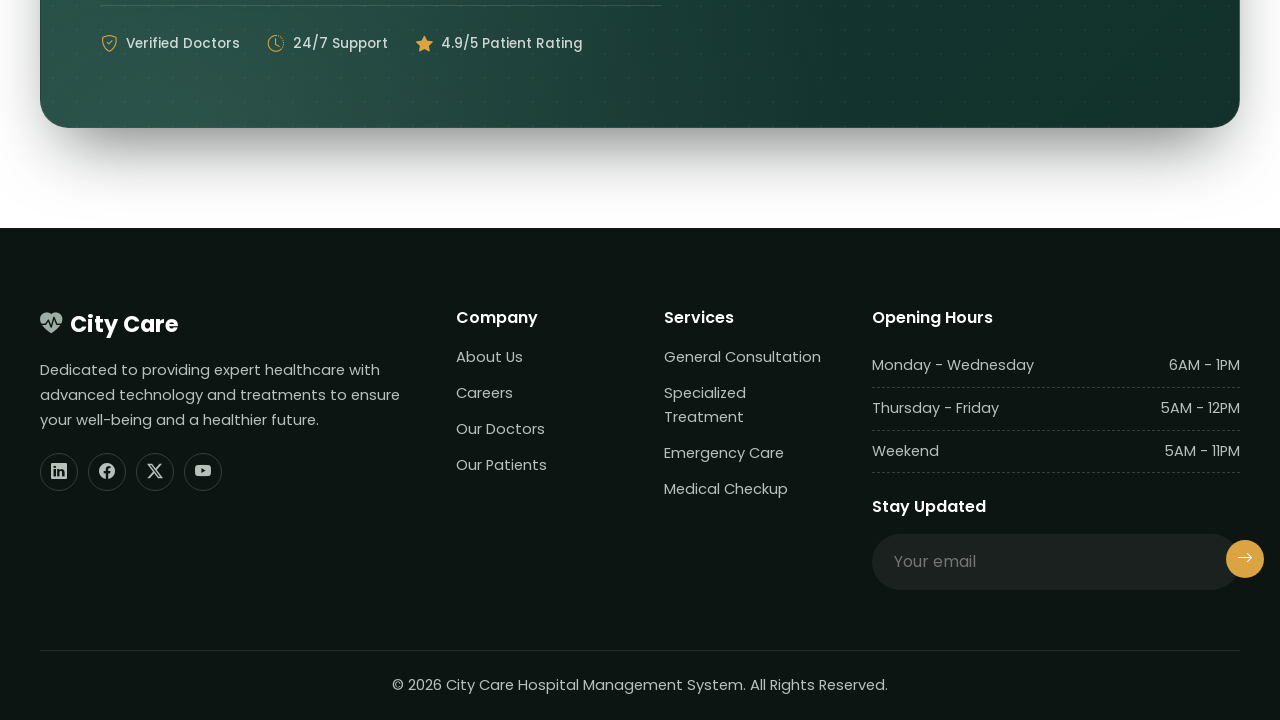
==== commit 33f55933: "mobile menu main toggle bg color change header item menu" ====
--- a/index.html
+++ b/index.html
@@ -30,18 +30,20 @@
         <span class="toggler-line line3"></span>
       </button>
       <div class="collapse navbar-collapse" id="navMenu">
-        <ul class="navbar-nav mx-auto mb-2 mb-lg-0 text-center">
-          <li class="nav-item"><a class="nav-link active" href="index.html">Home</a></li>
-          <li class="nav-item"><a class="nav-link" href="about.html">About Us</a></li>
-          <li class="nav-item"><a class="nav-link" href="services.html">Services</a></li>
-          <li class="nav-item"><a class="nav-link" href="doctors.html">Doctors</a></li>
-          <li class="nav-item"><a class="nav-link" href="contact.html">Contact</a></li>
-        </ul>
-        <div class="d-flex gap-2 justify-content-center mt-3 mt-lg-0">
-          <a href="login.php" class="btn btn-login">Login</a>
-          <a href="appointment.html" class="btn btn-dark-pill">
-            Book Appointment <i class="bi bi-arrow-right"></i>
-          </a>
+        <div class="mobile-menu-card">
+          <ul class="navbar-nav mx-auto mb-2 mb-lg-0 text-center">
+            <li class="nav-item"><a class="nav-link active" href="index.html">Home</a></li>
+            <li class="nav-item"><a class="nav-link" href="about.html">About Us</a></li>
+            <li class="nav-item"><a class="nav-link" href="services.html">Services</a></li>
+            <li class="nav-item"><a class="nav-link" href="doctors.html">Doctors</a></li>
+            <li class="nav-item"><a class="nav-link" href="contact.html">Contact</a></li>
+          </ul>
+          <div class="d-flex gap-2 justify-content-center mt-3 mt-lg-0">
+            <a href="login.php" class="btn btn-login">Login</a>
+            <a href="appointment.html" class="btn btn-dark-pill">
+              Book Appointment <i class="bi bi-arrow-right"></i>
+            </a>
+          </div>
         </div>
       </div>
     </div>
@@ -549,10 +551,15 @@
 <section class="cta-banner-section section-pad">
   <div class="container">
     <div class="cta-banner reveal">
-      <span class="badge-pill">GET STARTED</span>
+      <span class="badge-pill"><i class="bi bi-stars"></i>GET STARTED</span>
       <h2>Book Your Appointment <em>With Medical Experts</em></h2>
       <p>Take the first step toward better health today. Schedule your appointment with our trusted doctors and experience compassionate, professional care.</p>
       <a href="appointment.html" class="btn btn-cream-pill">Book Appointment Now <i class="bi bi-arrow-right"></i></a>
+      <div class="cta-trust-row">
+        <div class="cta-trust-item"><i class="bi bi-shield-check"></i>Verified Doctors</div>
+        <div class="cta-trust-item"><i class="bi bi-clock-history"></i>24/7 Support</div>
+        <div class="cta-trust-item"><i class="bi bi-star-fill"></i>4.9/5 Patient Rating</div>
+      </div>
     </div>
   </div>
 </section>
--- a/css/style.css
+++ b/css/style.css
@@ -46,6 +46,30 @@
   color: var(--accent-2);
 }
 
+/* Bootstrap's .container ships with its own 1.5rem left/right gutter
+   (--bs-gutter-x) AND a stepped max-width that jumps between fixed
+   values (960px from 992px up to 1199px, 1140px from 1200px, etc).
+   We handle horizontal spacing ourselves via --sec-pad-x, so the
+   gutter is switched off, and instead of Bootstrap's stepped jumps
+   (which starved the desktop navbar of room around 1025px-1199px)
+   the container just flows with the viewport up to a single sane cap
+   so content never stretches edge-to-edge on very wide screens. */
+.container,
+.container-fluid,
+.container-sm,
+.container-md,
+.container-lg,
+.container-xl,
+.container-xxl {
+  --bs-gutter-x: 0;
+  width: 100%;
+  max-width: 1320px;
+  margin-left: auto;
+  margin-right: auto;
+  padding-left: 0;
+  padding-right: 0;
+}
+
 .section-pad {
   padding: var(--sec-pad-y) var(--sec-pad-x);
 }
@@ -203,6 +227,7 @@
   padding: 18px 0;
   transition: padding 0.3s ease;
 }
+.navbar > .container { padding-left: var(--sec-pad-x); padding-right: var(--sec-pad-x); position: relative; }
 .site-header.is-scrolled .navbar { padding: 12px 0; }
 
 .navbar-brand {
@@ -212,6 +237,10 @@
   display: flex;
   align-items: center;
   gap: 8px;
+  /* Bootstrap's own .navbar-brand ships with margin-right: 1rem,
+     which added an extra 16px only on the logo side and threw off
+     the equal-gap split around the centered nav links. */
+  margin-right: 0;
 }
 .navbar-brand i { color: var(--dark); font-size: 1.3rem; }
 
@@ -275,8 +304,38 @@
     flex-grow: 1;
     align-items: center;
   }
-  .navbar-collapse .navbar-nav { flex-direction: row; }
-  .navbar-collapse > div.d-flex { flex-direction: row !important; }
+  /* .mobile-menu-card only exists to give the mobile dropdown its own
+     white card + padding — on desktop it must not interfere with the
+     row layout, so it becomes a transparent pass-through flex row. */
+  .mobile-menu-card {
+    display: flex !important;
+    align-items: center;
+    flex: 1;
+    background: transparent;
+    padding: 0;
+    margin: 0;
+    box-shadow: none;
+    border: none;
+  }
+  /* Nav links sit centered in the middle of the header, with the
+     logo on the left and the login/book buttons hugging the right —
+     auto margins on both sides of the nav (and before the buttons)
+     split the remaining space evenly, and unlike absolute-centering
+     this can never overlap the buttons on a narrower desktop width. */
+  /* Exactly two auto-margin edges (nav's left, buttons' left) split
+     the leftover space into two EQUAL gaps: logo-to-nav and
+     nav-to-buttons. (Giving the nav auto margins on both sides, on
+     top of the buttons' own left auto margin, was three competing
+     auto edges — the middle gap ended up roughly double the first.) */
+  .navbar-collapse .navbar-nav {
+    flex-direction: row;
+    margin: 0 !important;
+    margin-left: auto !important;
+  }
+  .navbar-collapse .d-flex {
+    flex-direction: row !important;
+    margin-left: auto !important;
+  }
 }
 
 /* ---------- Mobile dropdown menu panel — up to 1024px ---------- */
@@ -285,21 +344,35 @@
      (like the hero) down when it expands. */
   .navbar { position: relative; }
   .navbar > .container { position: relative; }
+
+  /* Keep the toggle button breathing room when the sticky header
+     shrinks on scroll — the desktop padding drop (18px -> 12px) reads
+     as too tight on mobile, where the header sits flush at the very
+     top of the viewport. */
+  .site-header.is-scrolled .navbar { padding: 16px 0; }
   .navbar-collapse {
     position: absolute;
-    top: 100%;
+    top: 138%;
     left: 0;
     right: 0;
+    /* Solid backdrop color filling the whole space below the header,
+       so whatever section sits behind (hero image, etc.) never shows
+       through — the white menu card floats on top of this with its
+       own padding/gap. */
+    background: var(--sage);
+    margin-top: 0;
+    padding: 16px;
+    min-height: 100vh;
+    z-index: 1040;
+  }
+  .mobile-menu-card {
     background: #fff;
-    border-radius: 0 0 var(--radius-md) var(--radius-md);
-    margin-top: 0;
+    border-radius: var(--radius-md);
     padding: 18px;
     box-shadow: 0 20px 45px rgba(15,28,25,0.18);
     border: 1px solid #eef1ef;
-    border-top: none;
-    max-height: calc(100vh - 100px);
-    overflow-y: auto;
-    z-index: 1040;
+    position: relative;
+    z-index: 1;
   }
   .navbar-nav { gap: 2px; }
   .nav-link {
@@ -355,6 +428,45 @@
   to { transform: scale(1.08); }
 }
 
+.hero-carousel-indicators {
+  position: absolute;
+  left: var(--sec-pad-x);
+  bottom: 28px;
+  z-index: 3;
+  display: flex;
+  gap: 10px;
+}
+.hero-carousel-indicators button {
+  width: 30px;
+  height: 4px;
+  border: none;
+  border-radius: 4px;
+  background: rgba(255,255,255,0.4);
+  padding: 0;
+  transition: background 0.3s ease, width 0.3s ease;
+}
+.hero-carousel-indicators button.active { background: var(--accent); width: 42px; }
+
+.hero-carousel-arrow {
+  position: absolute;
+  top: 50%;
+  transform: translateY(-50%);
+  z-index: 3;
+  width: 46px; height: 46px;
+  border-radius: 50%;
+  border: 1px solid rgba(255,255,255,0.4);
+  background: rgba(15,28,25,0.35);
+  color: #fff;
+  display: flex;
+  align-items: center;
+  justify-content: center;
+  font-size: 1.1rem;
+  transition: background 0.3s ease, border-color 0.3s ease, transform 0.3s ease;
+}
+.hero-carousel-arrow:hover { background: var(--accent); border-color: var(--accent); }
+.hero-carousel-arrow.prev { left: var(--sec-pad-x); }
+.hero-carousel-arrow.next { right: var(--sec-pad-x); }
+
 .hero-overlay {
   position: absolute; inset: 0;
   z-index: 1;
@@ -660,30 +772,70 @@
 
 /* ============ CTA BANNER ============ */
 .cta-banner {
-  background: linear-gradient(135deg, var(--dark) 0%, var(--dark-2) 100%);
+  background:
+    radial-gradient(circle at 12% 115%, rgba(122,168,150,0.22) 0%, rgba(122,168,150,0) 55%),
+    linear-gradient(135deg, var(--dark) 0%, var(--dark-2) 60%, #12312b 100%);
   color: #fff;
   border-radius: var(--radius-lg);
   padding: 70px 60px;
   position: relative;
   overflow: hidden;
+  border: 1px solid rgba(255,255,255,0.08);
+  box-shadow: 0 34px 70px -24px rgba(6,16,14,0.6);
+}
+.cta-banner::before {
+  content: '';
+  position: absolute;
+  inset: 0;
+  background-image: radial-gradient(rgba(255,255,255,0.07) 1px, transparent 1px);
+  background-size: 24px 24px;
+  opacity: 0.6;
+  pointer-events: none;
 }
 .cta-banner::after {
   content: '';
   position: absolute;
   right: -60px; top: -60px;
-  width: 280px; height: 280px;
+  width: 320px; height: 320px;
   border-radius: 50%;
-  background: radial-gradient(circle, rgba(217,164,65,0.25) 0%, rgba(217,164,65,0) 70%);
-}
-.cta-banner h2 { font-size: 2.2rem; font-weight: 700; max-width: 560px; margin-bottom: 16px; position: relative; }
-.cta-banner p { max-width: 480px; opacity: 0.85; margin-bottom: 26px; position: relative; }
-.cta-banner .btn-cream-pill { position: relative; }
+  background: radial-gradient(circle, rgba(217,164,65,0.28) 0%, rgba(217,164,65,0) 70%);
+  pointer-events: none;
+}
+.cta-banner .badge-pill {
+  background: rgba(217,164,65,0.14);
+  border-color: rgba(217,164,65,0.45);
+  color: var(--accent);
+}
+.cta-banner .badge-pill i { margin-right: 4px; }
+.cta-banner h2 { font-size: 2.3rem; font-weight: 700; line-height: 1.25; max-width: 560px; margin-bottom: 16px; position: relative; letter-spacing: -0.3px; }
+.cta-banner p { max-width: 480px; opacity: 0.85; margin-bottom: 30px; position: relative; }
+.cta-banner .btn-cream-pill { position: relative; box-shadow: 0 14px 30px -8px rgba(0,0,0,0.35); }
+
+.cta-trust-row {
+  display: flex;
+  flex-wrap: wrap;
+  gap: 28px;
+  margin-top: 34px;
+  padding-top: 26px;
+  border-top: 1px solid rgba(255,255,255,0.12);
+  position: relative;
+  max-width: 560px;
+}
+.cta-trust-item {
+  display: flex;
+  align-items: center;
+  gap: 8px;
+  font-size: 0.85rem;
+  font-weight: 500;
+  color: rgba(255,255,255,0.78);
+}
+.cta-trust-item i { color: var(--accent); font-size: 1.05rem; }
 
 /* ============ FOOTER ============ */
 .site-footer {
   background: var(--footer-bg);
   color: #b8c0bc;
-  padding: 80px 0 0;
+  padding: 80px var(--sec-pad-x) 0;
 }
 .footer-brand {
   font-size: 1.4rem;
@@ -767,7 +919,7 @@
 
   .hero { min-height: 560px; }
   .hero-title { font-size: 2.6rem; }
-
+  .hero-carousel-arrow { width: 40px; height: 40px; font-size: 1rem; }
 
   .about-quote-card { position: static; margin-top: -40px; margin-left: auto; margin-right: auto; }
 
@@ -803,6 +955,8 @@
   .hero-title { font-size: 1.9rem; }
   .hero-desc { margin-left: auto; margin-right: auto; }
   .hero-actions { justify-content: center; }
+  .hero-carousel-arrow { display: none; }
+  .hero-carousel-indicators { left: 0; right: 0; justify-content: center; }
 
   .about-img-wrap { margin-bottom: 60px; }
   .about-quote-card { position: static; margin-top: -50px; max-width: 100%; }
@@ -832,6 +986,7 @@
   .cta-banner { padding: 36px 22px; text-align: center; }
   .cta-banner h2 { font-size: 1.6rem; margin-left: auto; margin-right: auto; }
   .cta-banner p { margin-left: auto; margin-right: auto; }
+  .cta-trust-row { justify-content: center; margin-left: auto; margin-right: auto; }
 
   .site-footer { text-align: center; padding-top: 50px; }
   .footer-socials { justify-content: center; }
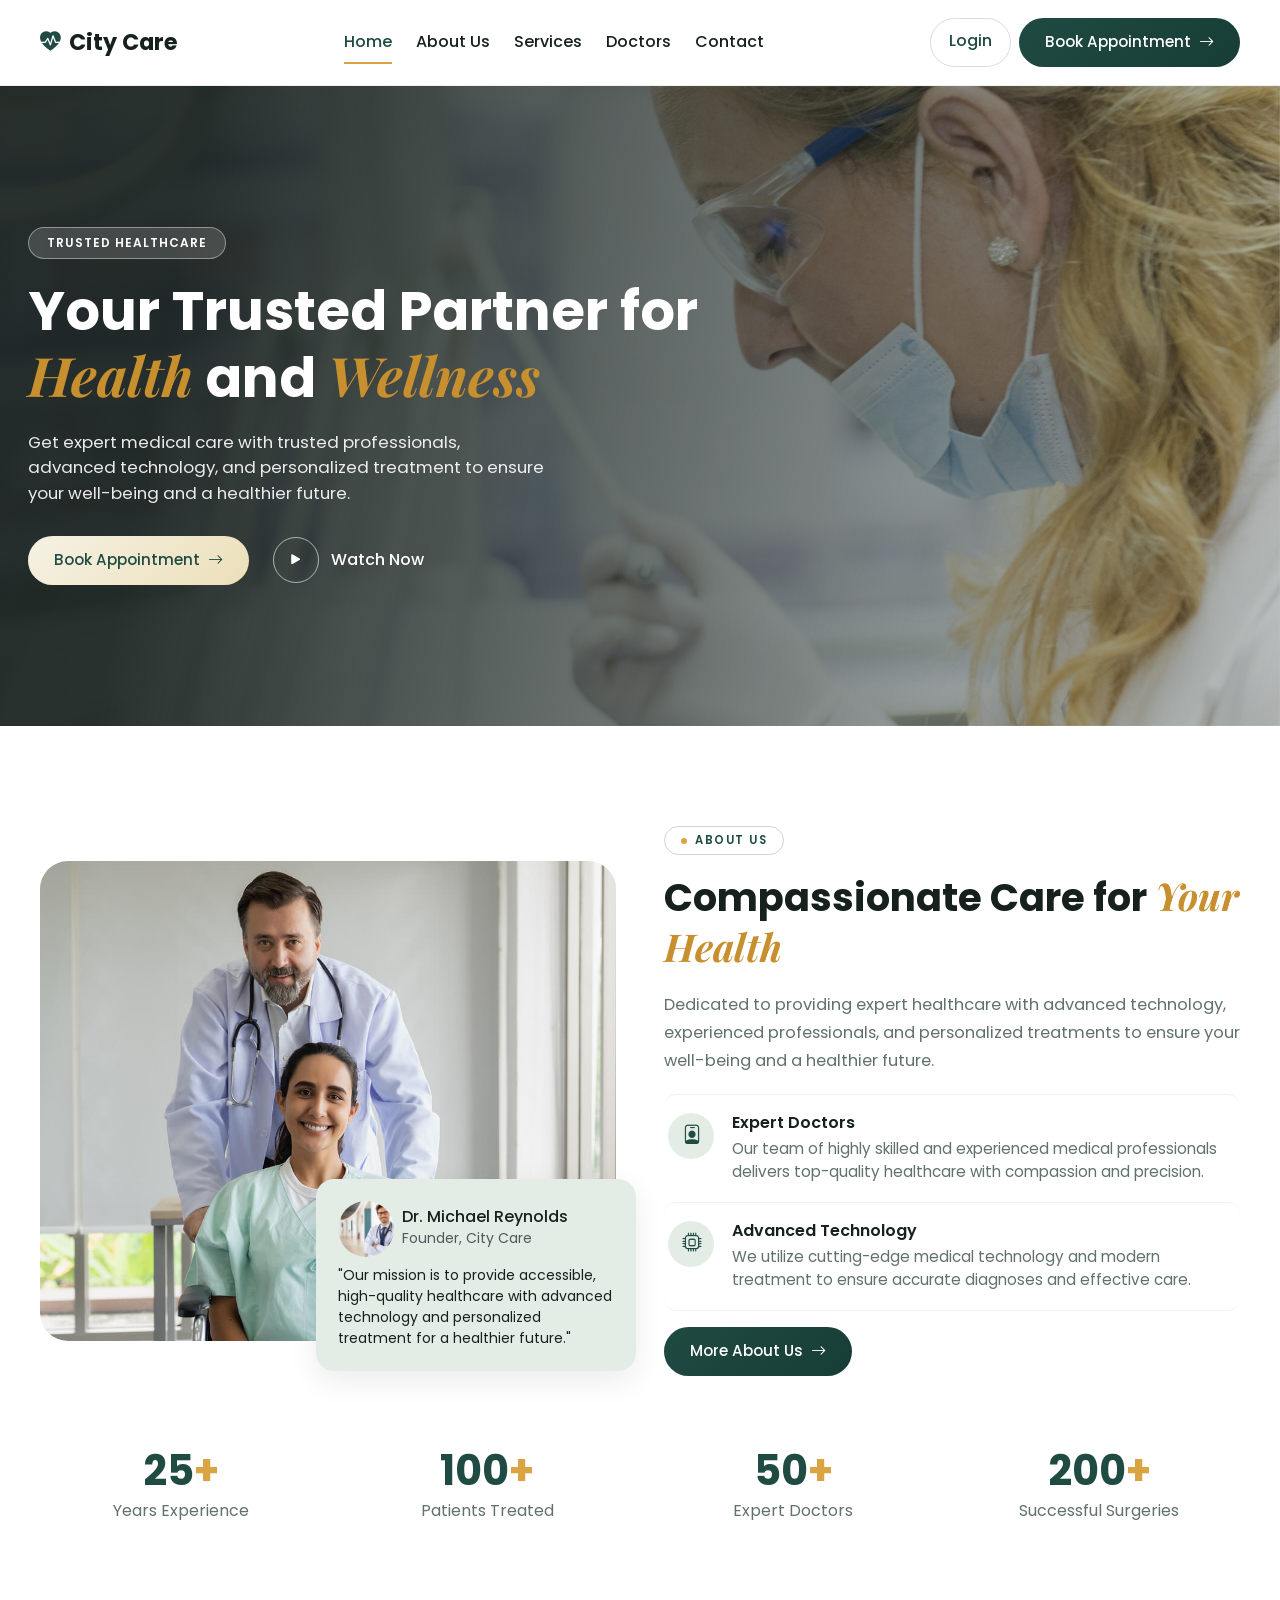
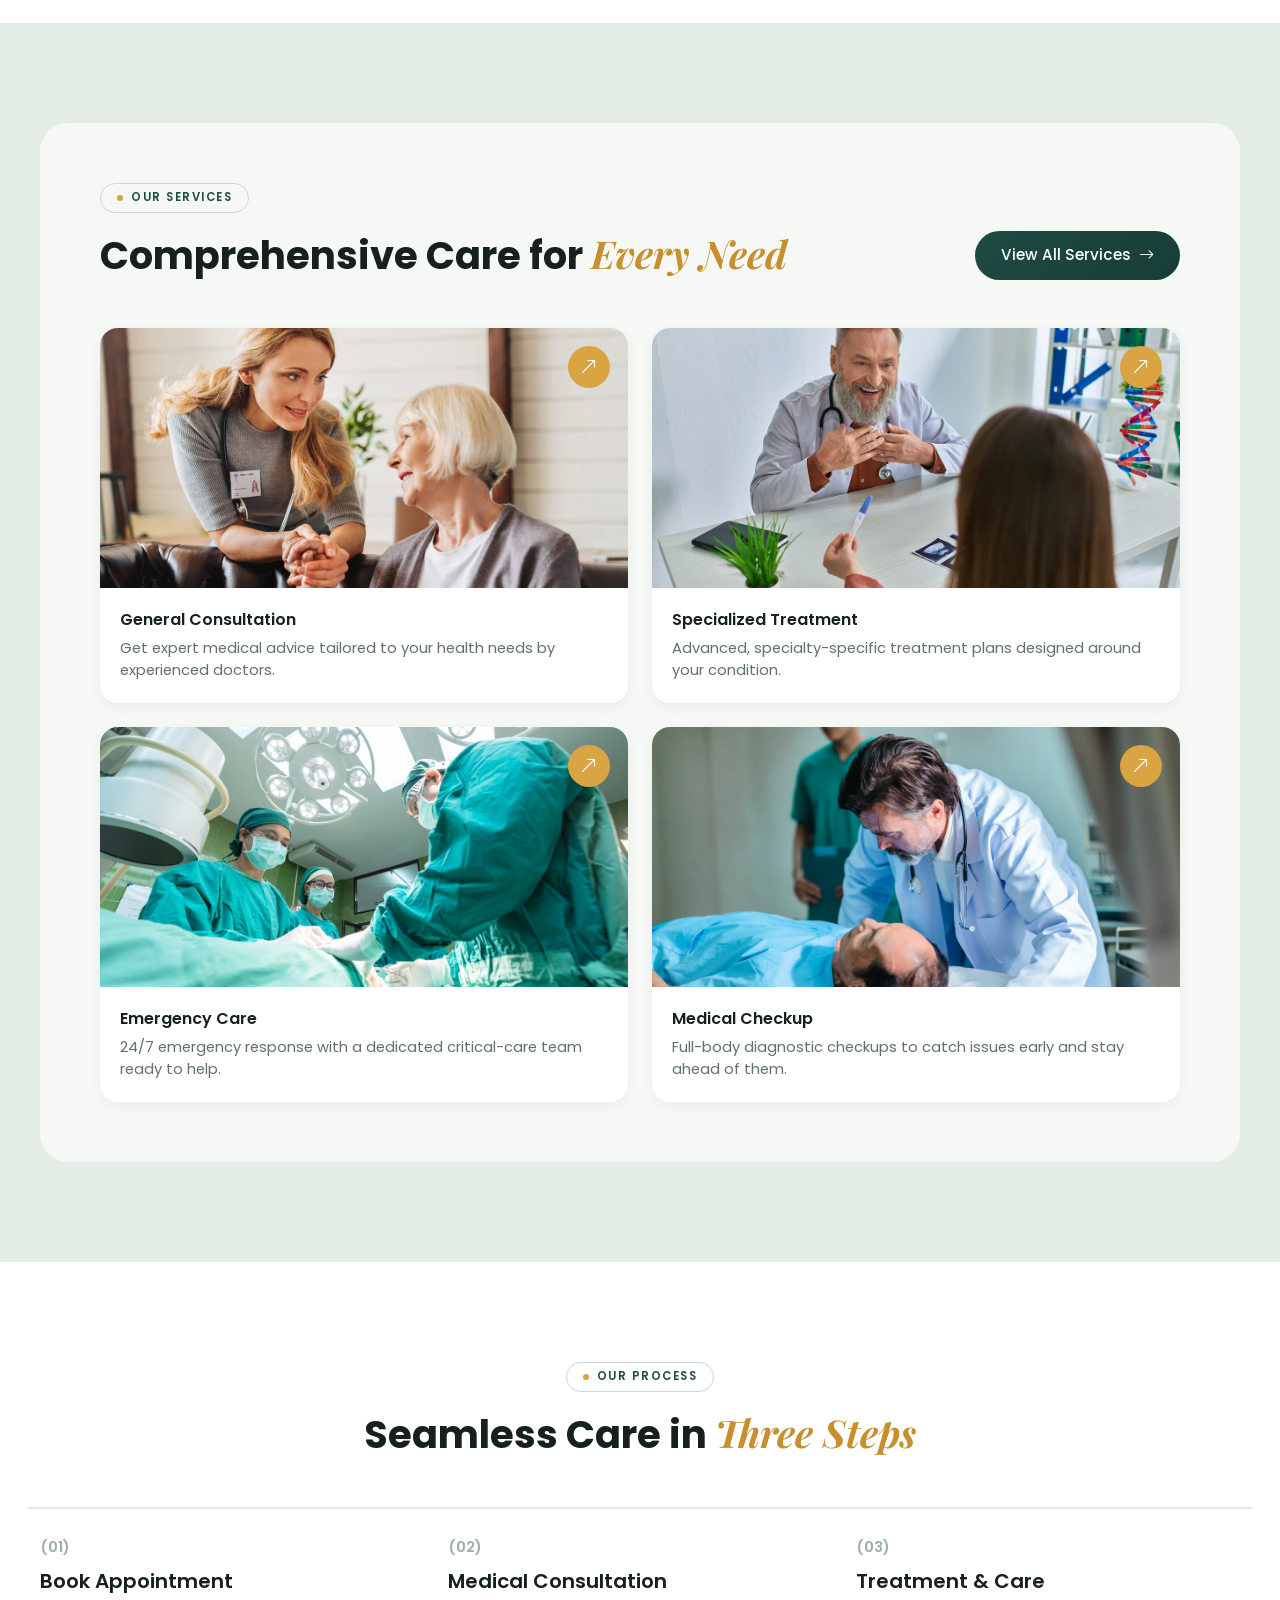
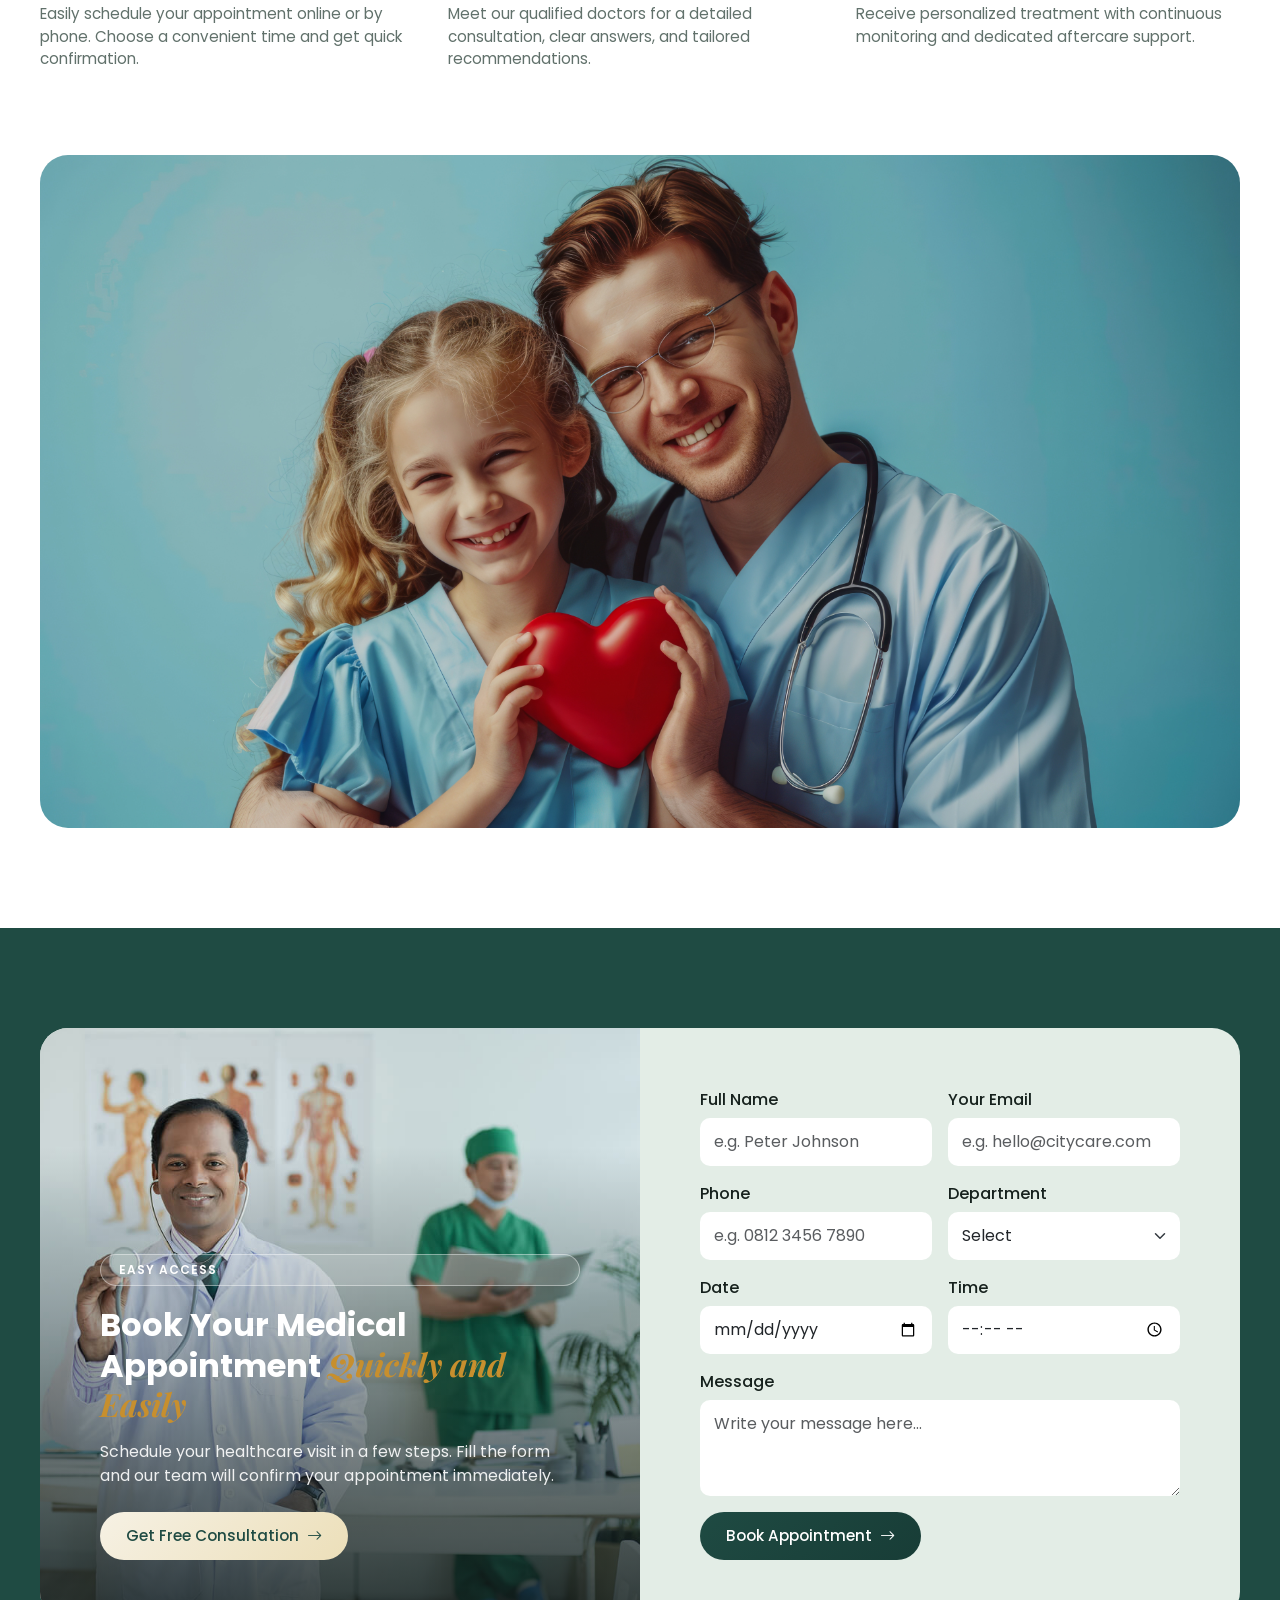
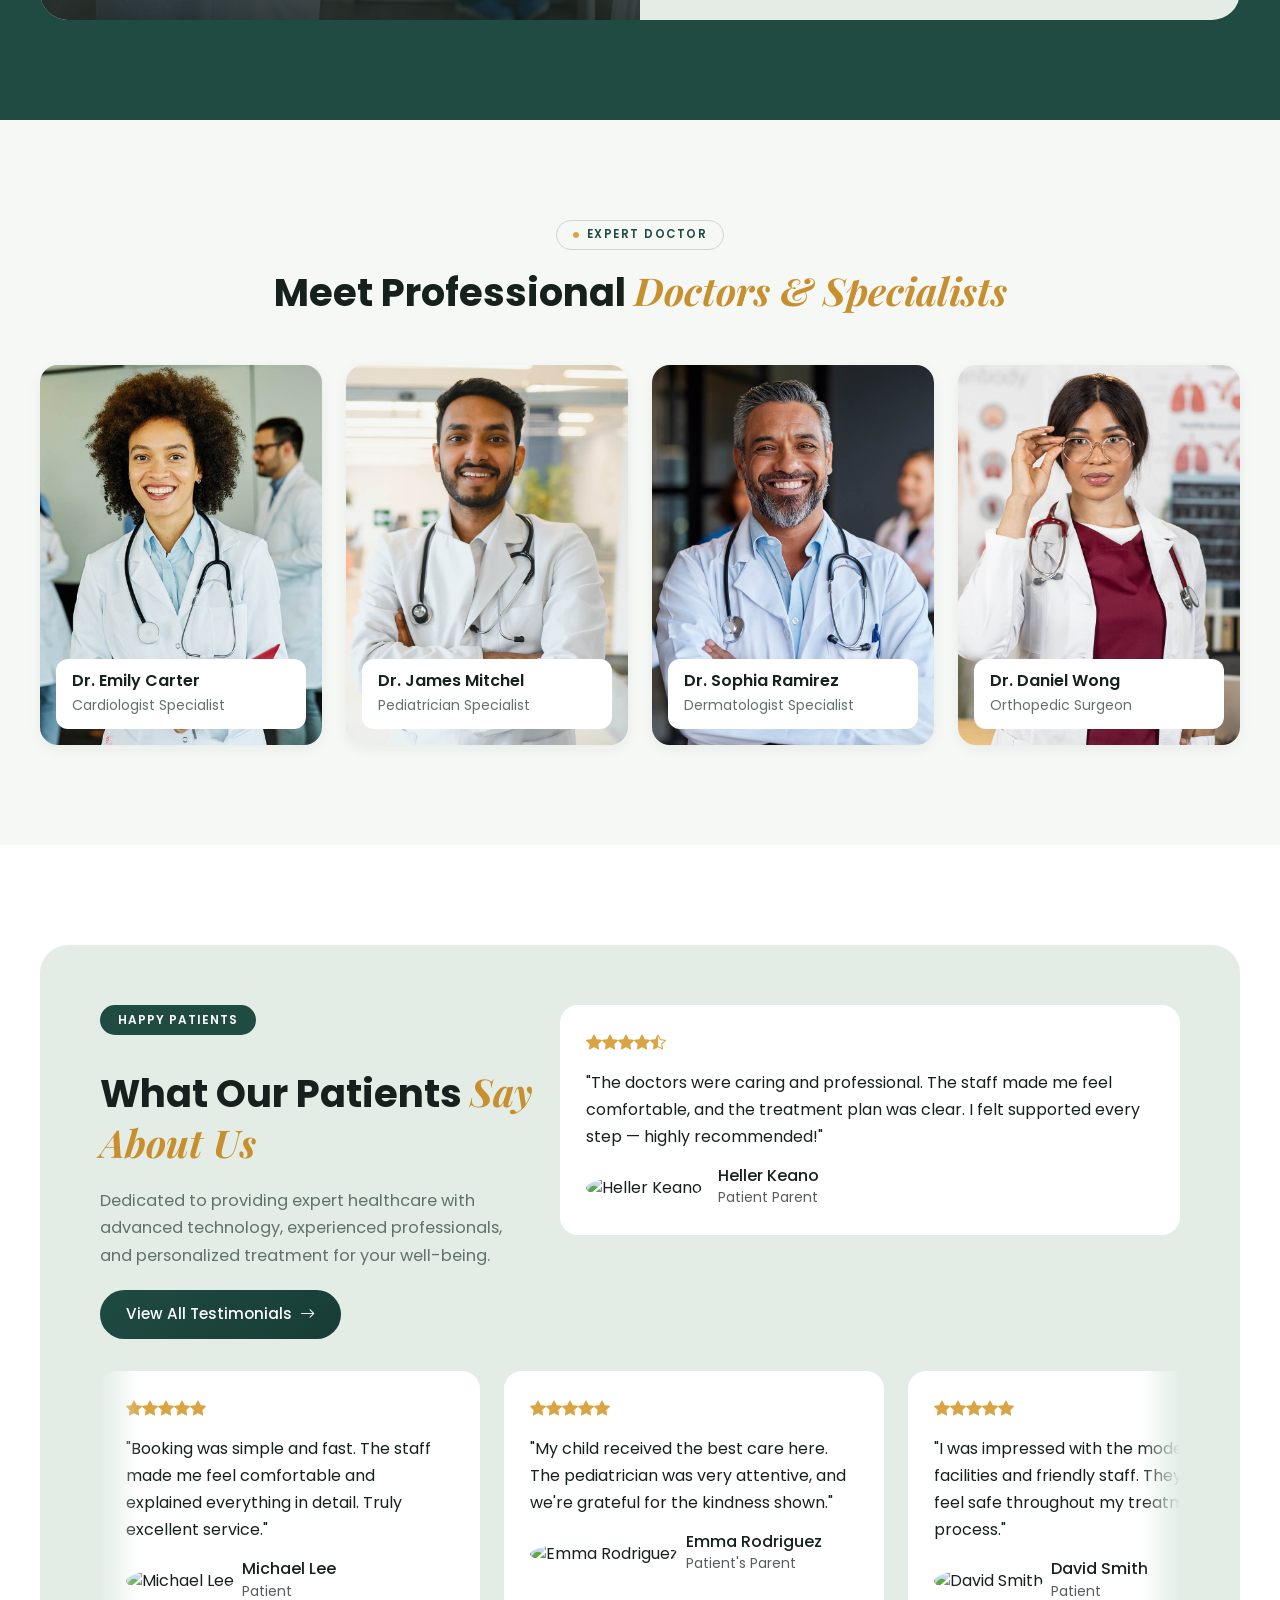
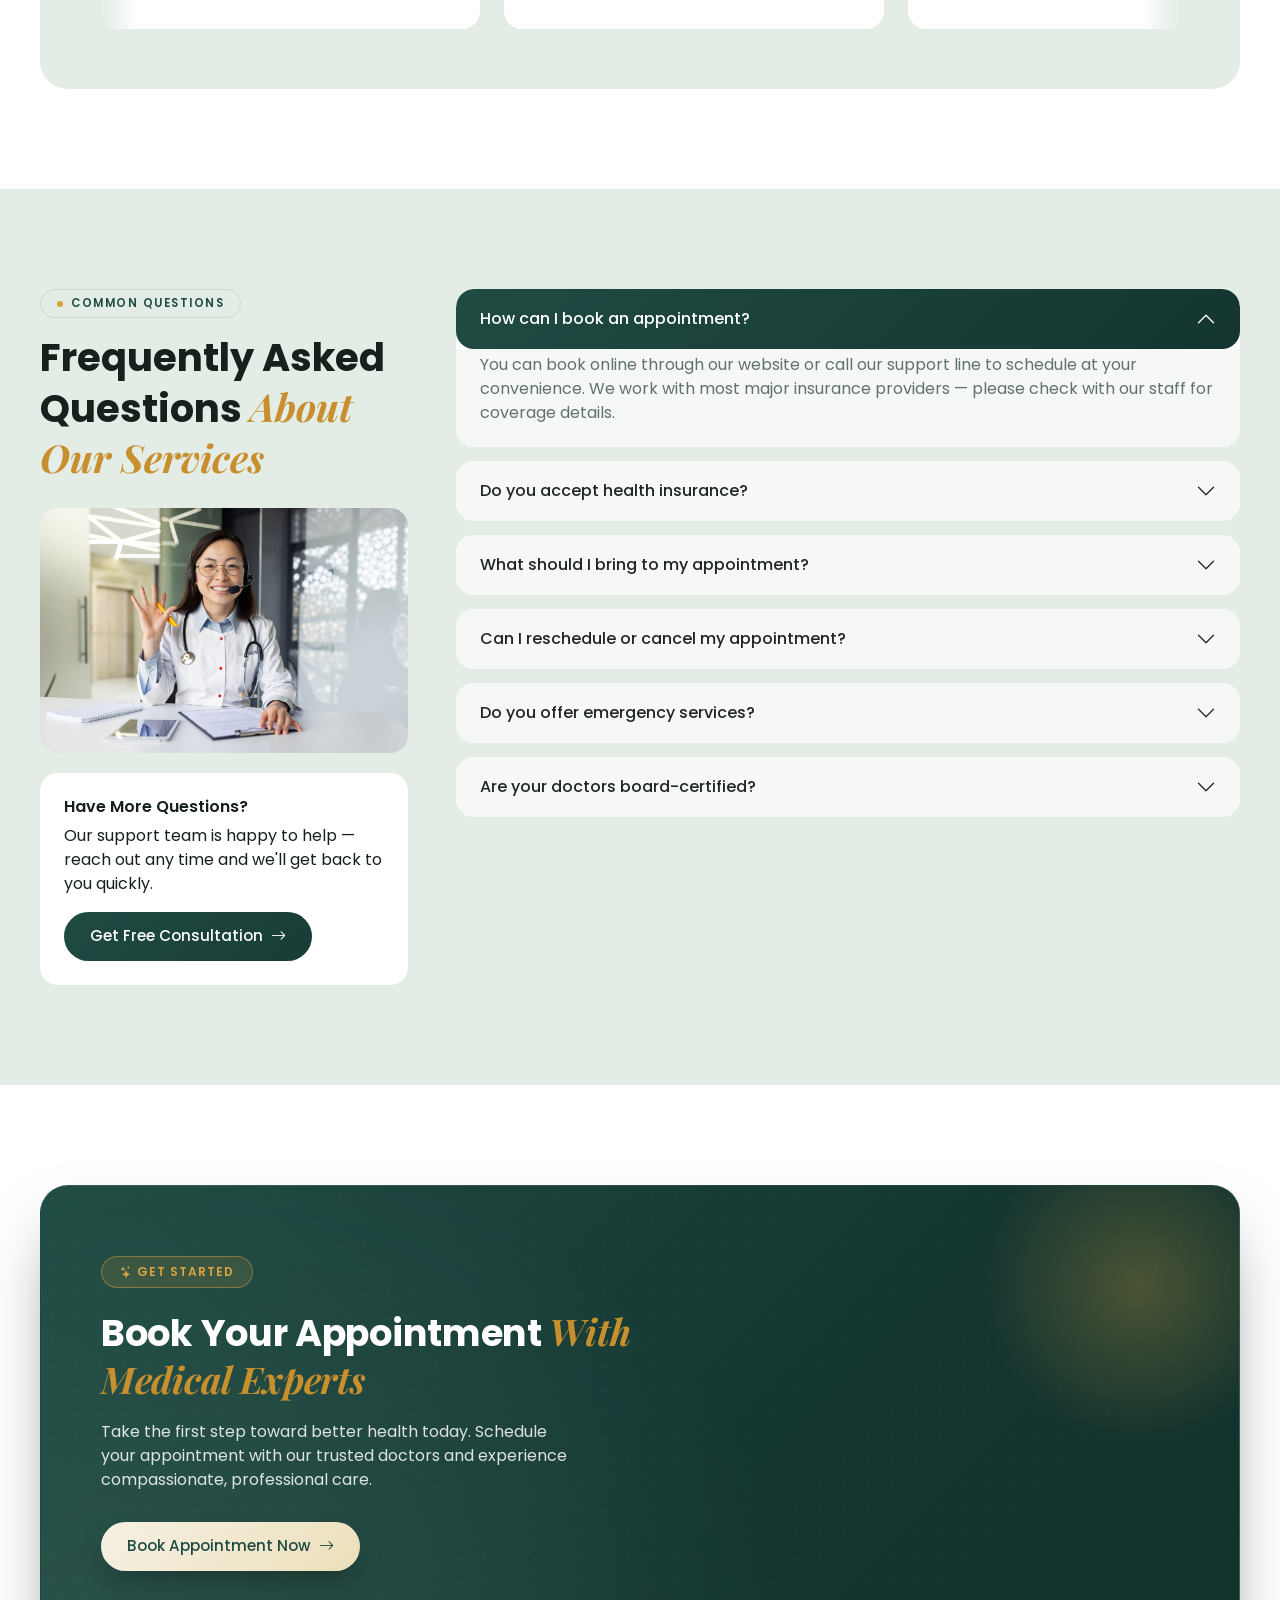
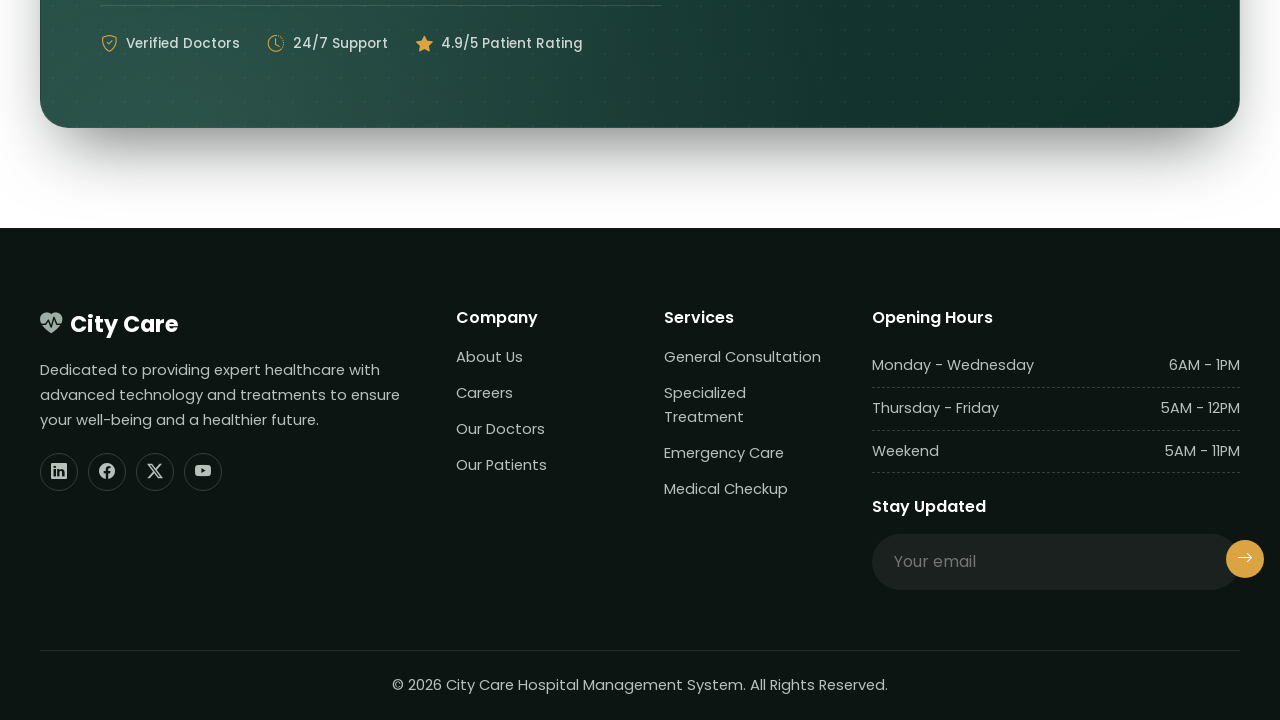
==== commit 384ada79: "review item autoplay add" ====
--- a/index.html
+++ b/index.html
@@ -397,8 +397,9 @@
         </div>
       </div>
 
-      <div class="row g-4 mt-2">
-        <div class="col-md-4">
+      <div class="testimonial-slider">
+        <div class="testimonial-slider-track">
+          <div class="testimonial-slide-set">
           <div class="testimonial-mini-card">
             <div class="stars"><i class="bi bi-star-fill"></i><i class="bi bi-star-fill"></i><i class="bi bi-star-fill"></i><i class="bi bi-star-fill"></i><i class="bi bi-star-fill"></i></div>
             <p>"Booking was simple and fast. The staff made me feel comfortable and explained everything in detail. Truly excellent service."</p>
@@ -410,8 +411,6 @@
               </div>
             </div>
           </div>
-        </div>
-        <div class="col-md-4">
           <div class="testimonial-mini-card">
             <div class="stars"><i class="bi bi-star-fill"></i><i class="bi bi-star-fill"></i><i class="bi bi-star-fill"></i><i class="bi bi-star-fill"></i><i class="bi bi-star-fill"></i></div>
             <p>"My child received the best care here. The pediatrician was very attentive, and we're grateful for the kindness shown."</p>
@@ -423,8 +422,6 @@
               </div>
             </div>
           </div>
-        </div>
-        <div class="col-md-4">
           <div class="testimonial-mini-card">
             <div class="stars"><i class="bi bi-star-fill"></i><i class="bi bi-star-fill"></i><i class="bi bi-star-fill"></i><i class="bi bi-star-fill"></i><i class="bi bi-star-fill"></i></div>
             <p>"I was impressed with the modern facilities and friendly staff. They made me feel safe throughout my treatment process."</p>
@@ -435,6 +432,42 @@
                 <small class="text-muted">Patient</small>
               </div>
             </div>
+          </div>
+          </div>
+          <div class="testimonial-slide-set" aria-hidden="true">
+          <div class="testimonial-mini-card">
+            <div class="stars"><i class="bi bi-star-fill"></i><i class="bi bi-star-fill"></i><i class="bi bi-star-fill"></i><i class="bi bi-star-fill"></i><i class="bi bi-star-fill"></i></div>
+            <p>"Booking was simple and fast. The staff made me feel comfortable and explained everything in detail. Truly excellent service."</p>
+            <div class="d-flex align-items-center gap-2 mt-3">
+              <img src="https://placehold.co/44x44/2c3e3d/ffffff?text=ML" class="rounded-circle" alt="Michael Lee">
+              <div>
+                <h6 class="mb-0">Michael Lee</h6>
+                <small class="text-muted">Patient</small>
+              </div>
+            </div>
+          </div>
+          <div class="testimonial-mini-card">
+            <div class="stars"><i class="bi bi-star-fill"></i><i class="bi bi-star-fill"></i><i class="bi bi-star-fill"></i><i class="bi bi-star-fill"></i><i class="bi bi-star-fill"></i></div>
+            <p>"My child received the best care here. The pediatrician was very attentive, and we're grateful for the kindness shown."</p>
+            <div class="d-flex align-items-center gap-2 mt-3">
+              <img src="https://placehold.co/44x44/2c3e3d/ffffff?text=ER" class="rounded-circle" alt="Emma Rodriguez">
+              <div>
+                <h6 class="mb-0">Emma Rodriguez</h6>
+                <small class="text-muted">Patient's Parent</small>
+              </div>
+            </div>
+          </div>
+          <div class="testimonial-mini-card">
+            <div class="stars"><i class="bi bi-star-fill"></i><i class="bi bi-star-fill"></i><i class="bi bi-star-fill"></i><i class="bi bi-star-fill"></i><i class="bi bi-star-fill"></i></div>
+            <p>"I was impressed with the modern facilities and friendly staff. They made me feel safe throughout my treatment process."</p>
+            <div class="d-flex align-items-center gap-2 mt-3">
+              <img src="https://placehold.co/44x44/2c3e3d/ffffff?text=DS" class="rounded-circle" alt="David Smith">
+              <div>
+                <h6 class="mb-0">David Smith</h6>
+                <small class="text-muted">Patient</small>
+              </div>
+            </div>
+          </div>
           </div>
         </div>
       </div>
--- a/css/style.css
+++ b/css/style.css
@@ -649,6 +649,9 @@
 }
 .appointment-img-text h2 { font-size: 2rem; font-weight: 700; margin-bottom: 14px; }
 .appointment-img-text p { opacity: 0.9; margin-bottom: 24px; }
+/* .appointment-img-text is a column flexbox, whose default
+   align-items: stretch was stretching the button to full width. */
+.appointment-img-text .btn-cream-pill { align-self: flex-start; }
 
 .appointment-form { padding: 60px; }
 .appointment-form .form-label { font-weight: 500; margin-bottom: 6px; }
@@ -729,6 +732,40 @@
 .stars { color: var(--accent); margin-bottom: 14px; }
 .testimonial-main-card p, .testimonial-mini-card p { color: var(--text); line-height: 1.7; }
 
+/* Auto-sliding testimonial marquee — right to left, continuous loop.
+   The card set is duplicated in the HTML (two .testimonial-slide-set
+   blocks) and the track animates from 0 to -50%, i.e. exactly one
+   copy's width, so the loop is seamless. */
+.testimonial-slider {
+  overflow: hidden;
+  margin-top: 32px;
+  -webkit-mask-image: linear-gradient(90deg, transparent 0, #000 40px, #000 calc(100% - 40px), transparent 100%);
+  mask-image: linear-gradient(90deg, transparent 0, #000 40px, #000 calc(100% - 40px), transparent 100%);
+}
+.testimonial-slider-track {
+  display: flex;
+  width: max-content;
+  animation: testimonialSlide 28s linear infinite;
+}
+.testimonial-slider:hover .testimonial-slider-track { animation-play-state: paused; }
+.testimonial-slide-set {
+  display: flex;
+  gap: 24px;
+  padding-right: 24px;
+  flex-shrink: 0;
+}
+.testimonial-slider .testimonial-mini-card {
+  width: 380px;
+  flex: 0 0 380px;
+}
+@keyframes testimonialSlide {
+  from { transform: translateX(0); }
+  to { transform: translateX(-50%); }
+}
+@media (prefers-reduced-motion: reduce) {
+  .testimonial-slider-track { animation: none; }
+}
+
 /* ============ FAQ ============ */
 
 .faq-section  {
@@ -933,6 +970,7 @@
   .doctor-mini-card img { height: 320px; }
 
   .testimonial-box { padding: 40px; }
+  .testimonial-slider .testimonial-mini-card { width: 320px; flex: 0 0 320px; }
 
   .cta-banner { padding: 50px 40px; }
   .cta-banner h2 { font-size: 1.9rem; }
@@ -979,6 +1017,9 @@
 
   .doctor-mini-card img { height: 300px; }
 
+  .testimonial-slider .testimonial-mini-card { width: 270px; flex: 0 0 270px; }
+  .testimonial-slide-set { gap: 16px; padding-right: 16px; }
+
   .testimonial-box { padding: 24px; border-radius: var(--radius-md); }
 
   .faq-help-card, .faq-img-wrap { text-align: center; }
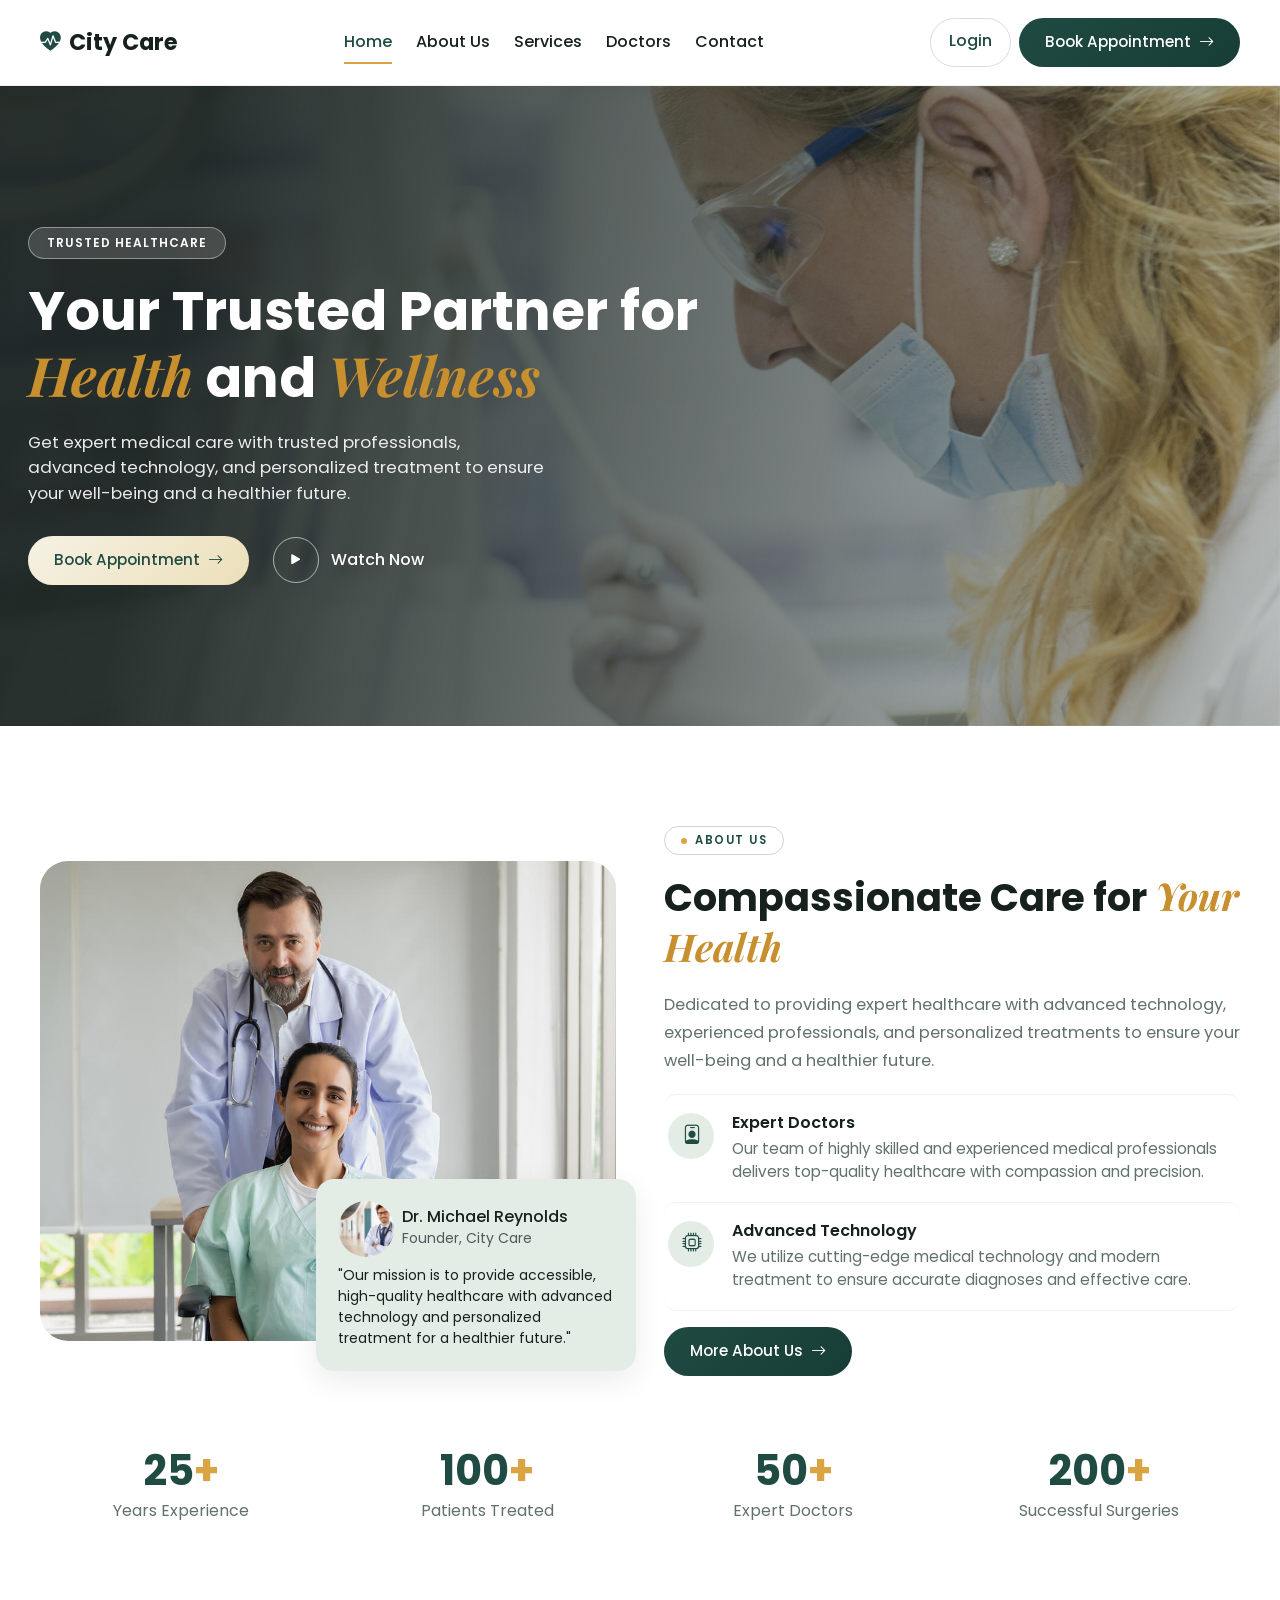
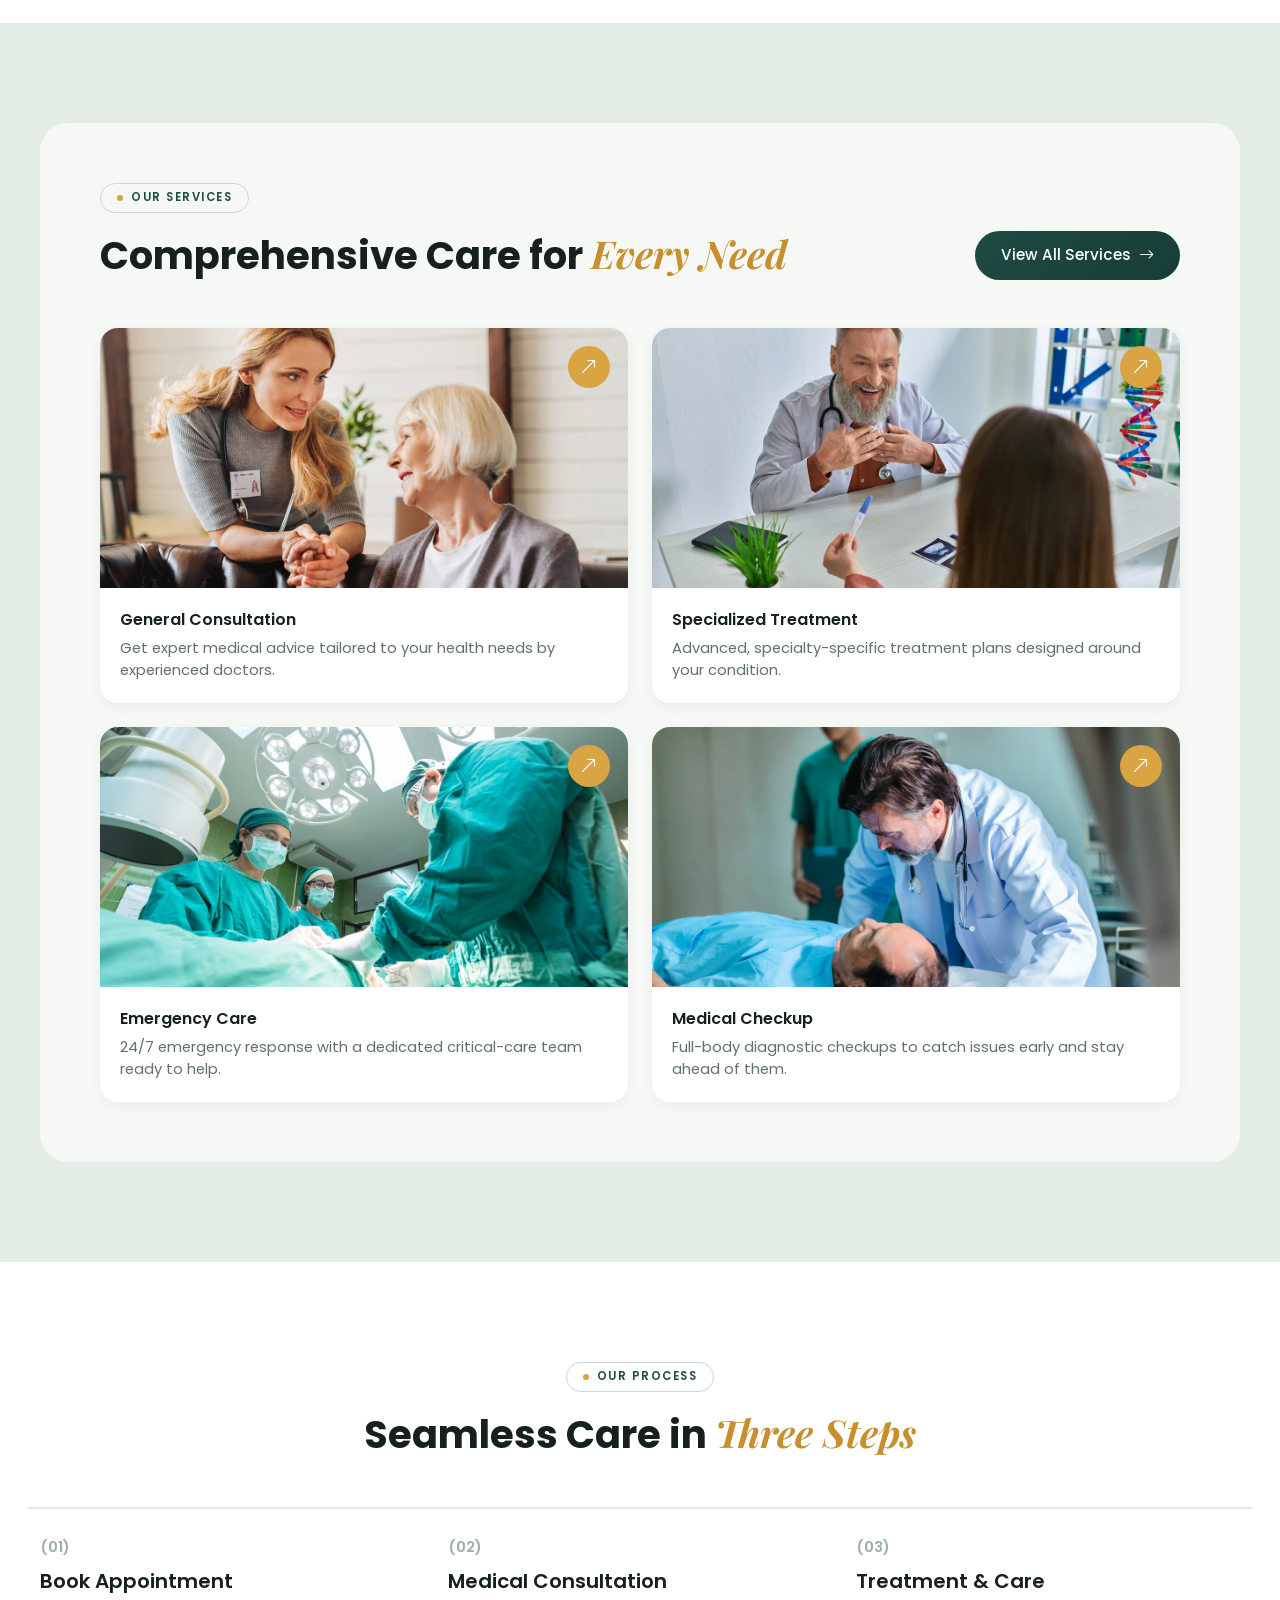
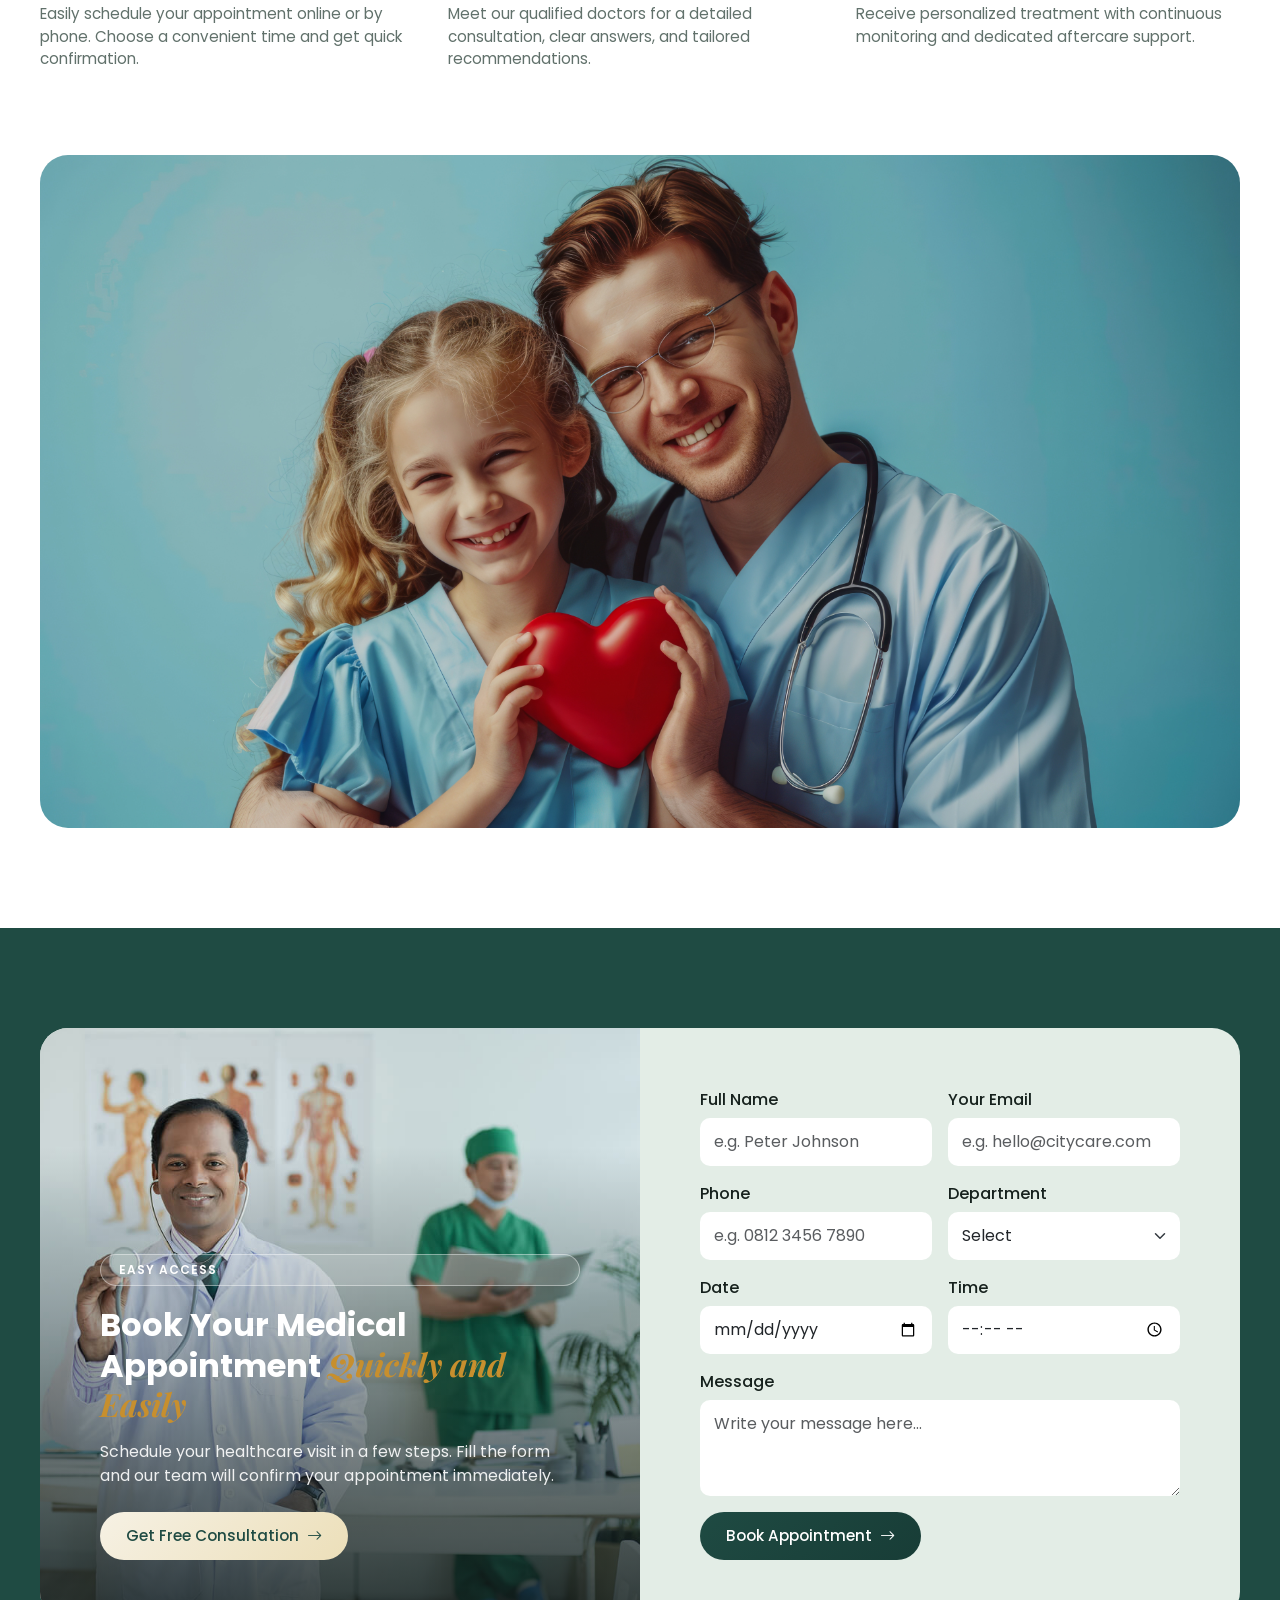
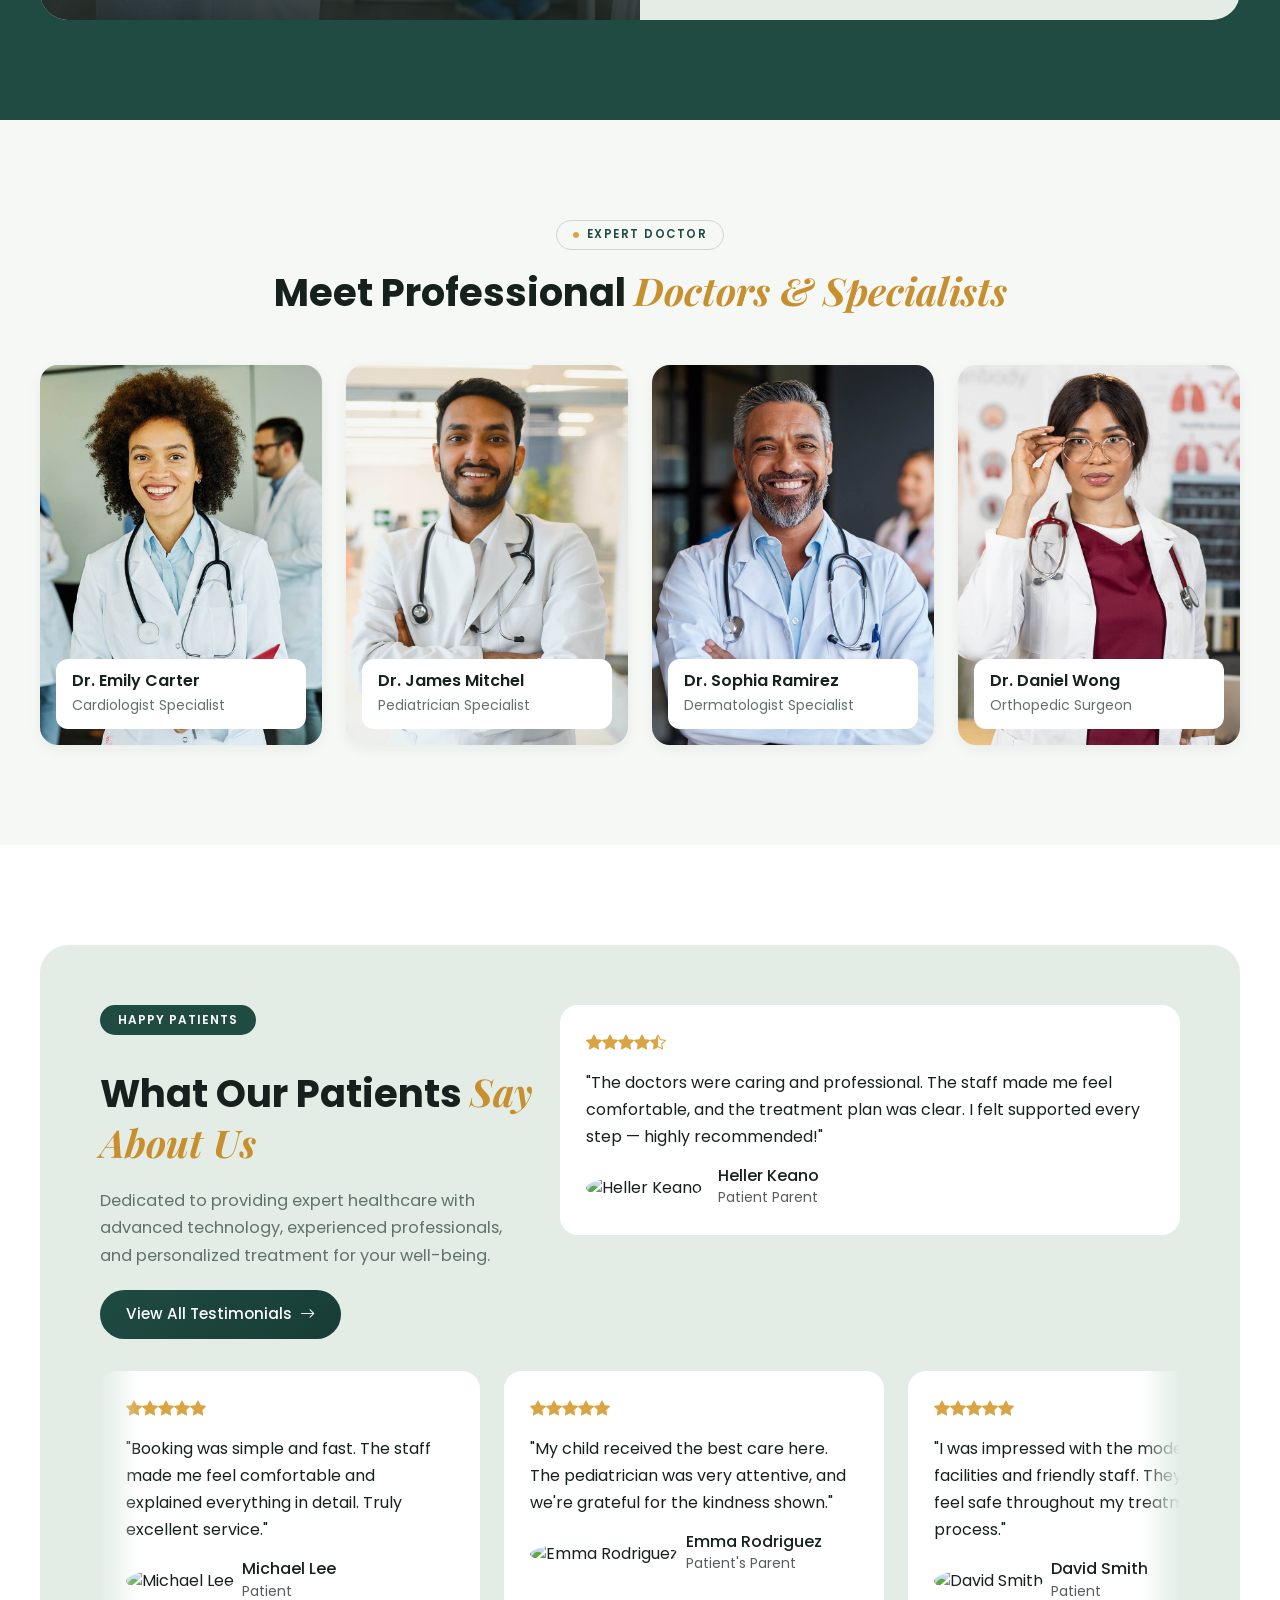
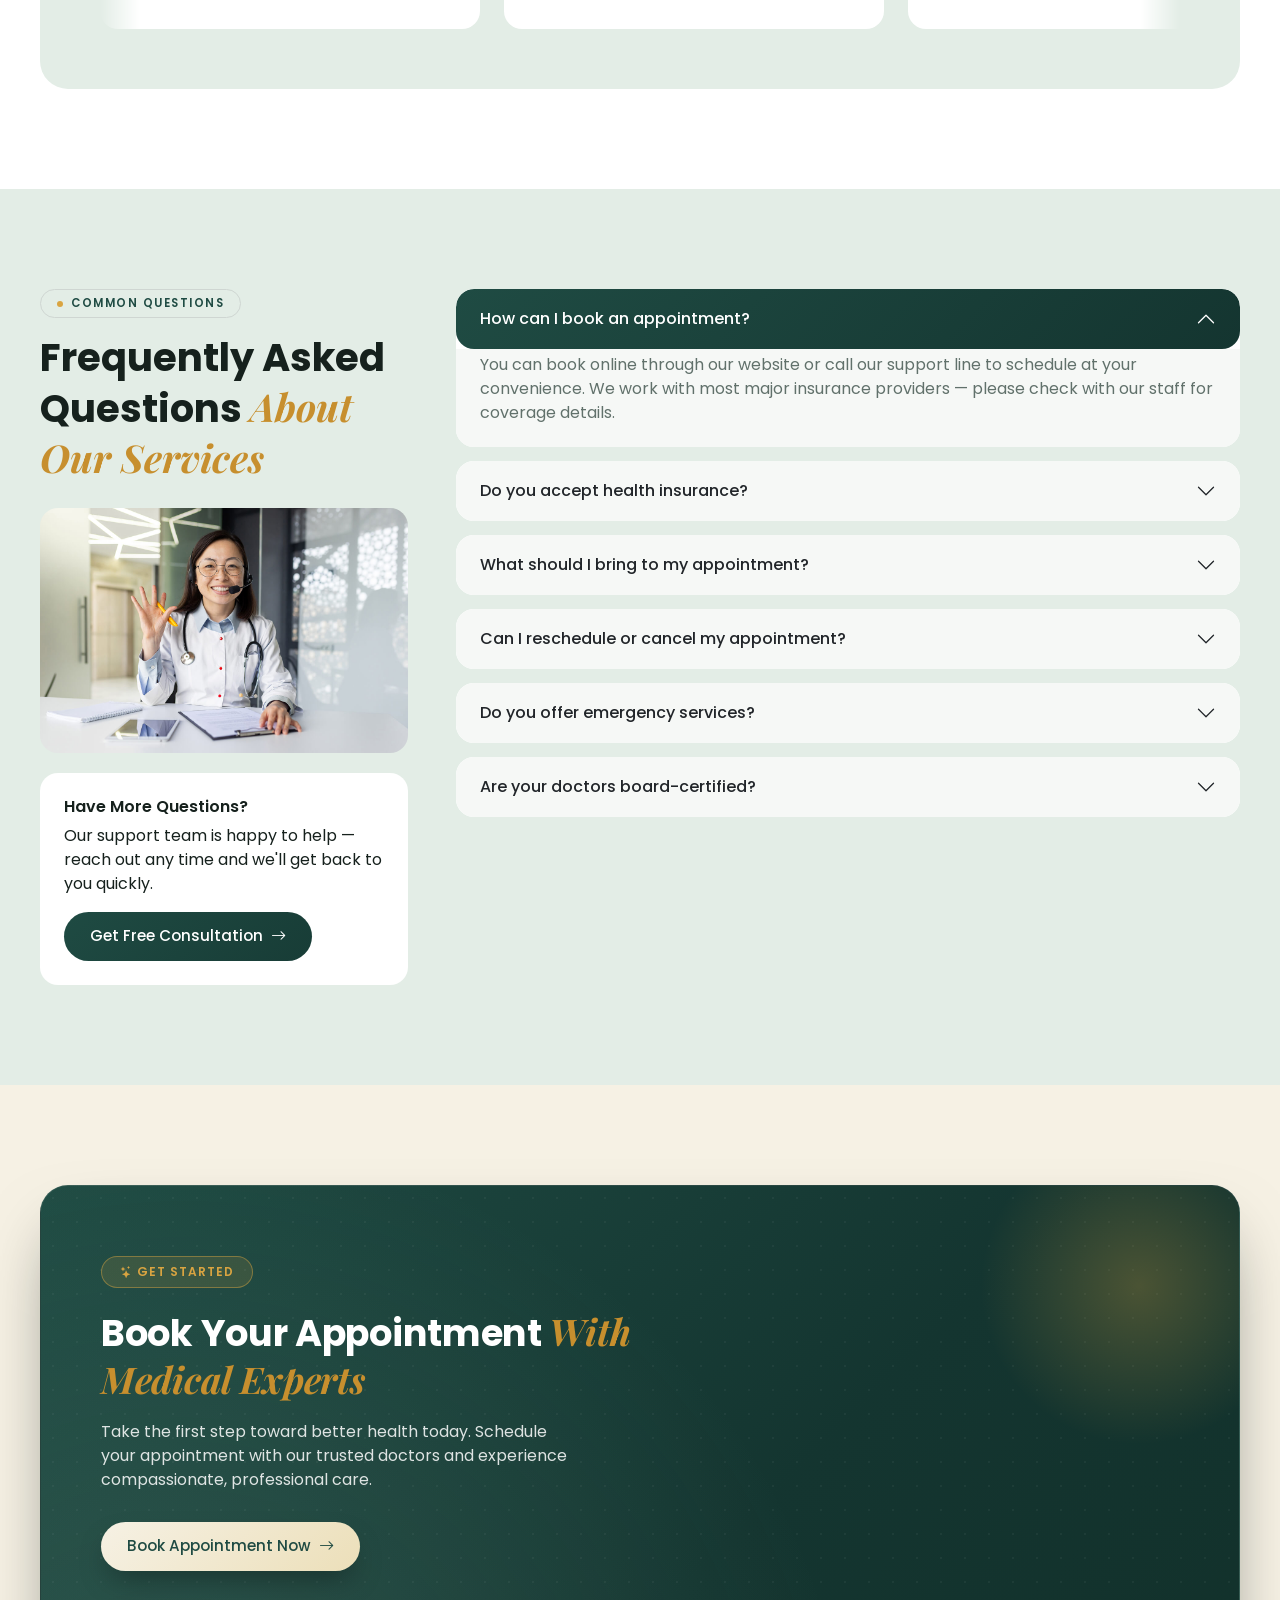
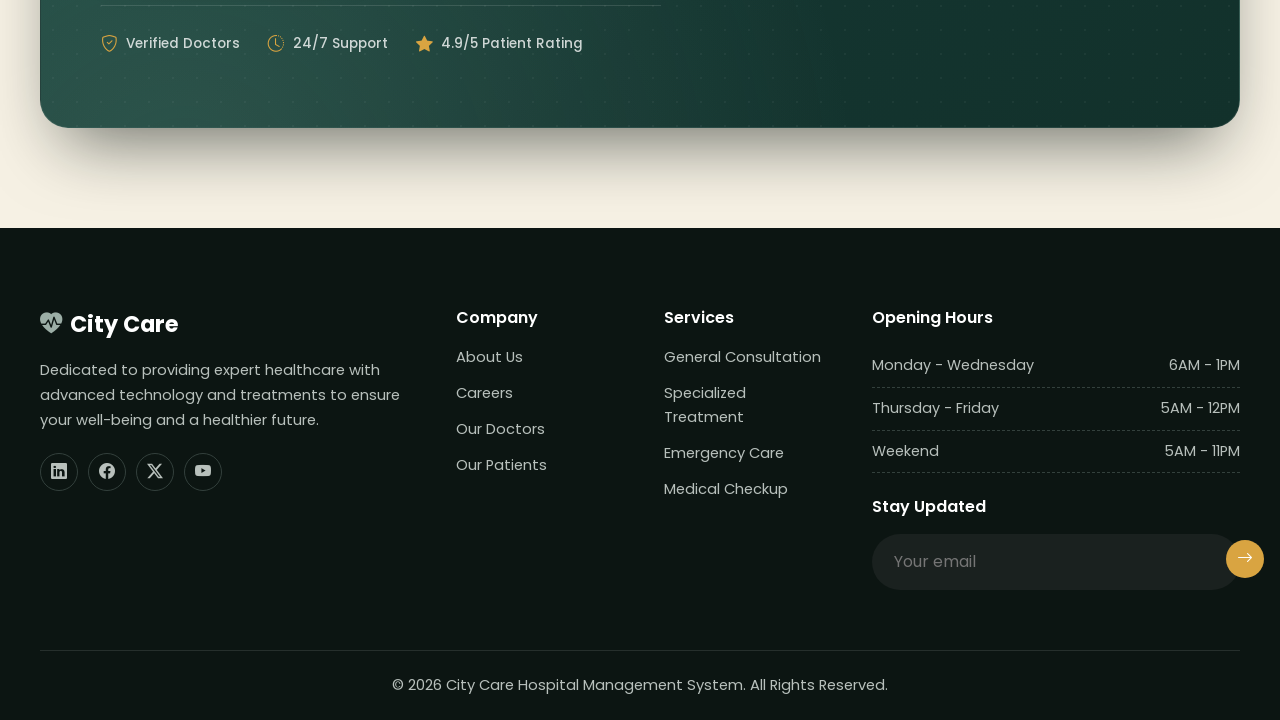
==== commit 64af8c51: "number coundown add" ====
--- a/index.html
+++ b/index.html
@@ -695,6 +695,67 @@
     }, { threshold: 0.15, rootMargin: '0px 0px -60px 0px' });
     revealEls.forEach(function (el) { observer.observe(el); });
   });
+
+  // Animated count-up for stats numbers
+  document.addEventListener('DOMContentLoaded', function () {
+    var statEls = document.querySelectorAll('.stats-row h3');
+    if (!statEls.length) return;
+
+    var reduceMotion = window.matchMedia && window.matchMedia('(prefers-reduced-motion: reduce)').matches;
+
+    function parseStat(el) {
+      var textNode = el.childNodes[0];
+      if (!textNode || textNode.nodeType !== 3) return null;
+      var match = textNode.textContent.trim().match(/^(\d+)(.*)$/);
+      if (!match) return null;
+      return { el: el, node: textNode, target: parseInt(match[1], 10), suffix: match[2] };
+    }
+
+    var stats = [];
+    statEls.forEach(function (el) {
+      var stat = parseStat(el);
+      if (stat) {
+        stats.push(stat);
+        if (!reduceMotion) stat.node.textContent = '0' + stat.suffix;
+      }
+    });
+
+    if (reduceMotion || !stats.length) return;
+
+    function animateStat(stat) {
+      var duration = 1600;
+      var start = null;
+      function step(ts) {
+        if (!start) start = ts;
+        var progress = Math.min((ts - start) / duration, 1);
+        var eased = 1 - Math.pow(1 - progress, 3);
+        stat.node.textContent = Math.floor(eased * stat.target) + stat.suffix;
+        if (progress < 1) {
+          requestAnimationFrame(step);
+        } else {
+          stat.node.textContent = stat.target + stat.suffix;
+        }
+      }
+      requestAnimationFrame(step);
+    }
+
+    if (!('IntersectionObserver' in window)) {
+      stats.forEach(animateStat);
+      return;
+    }
+
+    var statObserver = new IntersectionObserver(function (entries) {
+      entries.forEach(function (entry) {
+        if (entry.isIntersecting) {
+          var stat = stats.find(function (s) { return s.el === entry.target; });
+          if (stat) animateStat(stat);
+          statObserver.unobserve(entry.target);
+        }
+      });
+    }, { threshold: 0.4 });
+
+    stats.forEach(function (stat) { statObserver.observe(stat.el); });
+  });
 </script>
 </body>
 </html>
--- a/css/style.css
+++ b/css/style.css
@@ -808,6 +808,7 @@
 .accordion-body { color: var(--text-muted); padding: 4px 24px 22px; background: #f6f8f6; }
 
 /* ============ CTA BANNER ============ */
+.cta-banner-section { background: var(--cream); }
 .cta-banner {
   background:
     radial-gradient(circle at 12% 115%, rgba(122,168,150,0.22) 0%, rgba(122,168,150,0) 55%),
@@ -958,7 +959,7 @@
   .hero-title { font-size: 2.6rem; }
   .hero-carousel-arrow { width: 40px; height: 40px; font-size: 1rem; }
 
-  .about-quote-card { position: static; margin-top: -40px; margin-left: auto; margin-right: auto; }
+  .about-quote-card { position: relative; z-index: 2; right: auto; bottom: auto; margin-top: -40px; margin-left: auto; margin-right: auto; }
 
   .services-box { padding: 40px; }
   .service-card img { height: 220px; }
@@ -997,7 +998,7 @@
   .hero-carousel-indicators { left: 0; right: 0; justify-content: center; }
 
   .about-img-wrap { margin-bottom: 60px; }
-  .about-quote-card { position: static; margin-top: -50px; max-width: 100%; }
+  .about-quote-card { position: relative; z-index: 2; right: auto; bottom: auto; margin-top: -50px; max-width: 100%; }
 
   .feature-row { flex-direction: column; gap: 10px; text-align: center; align-items: center; }
 
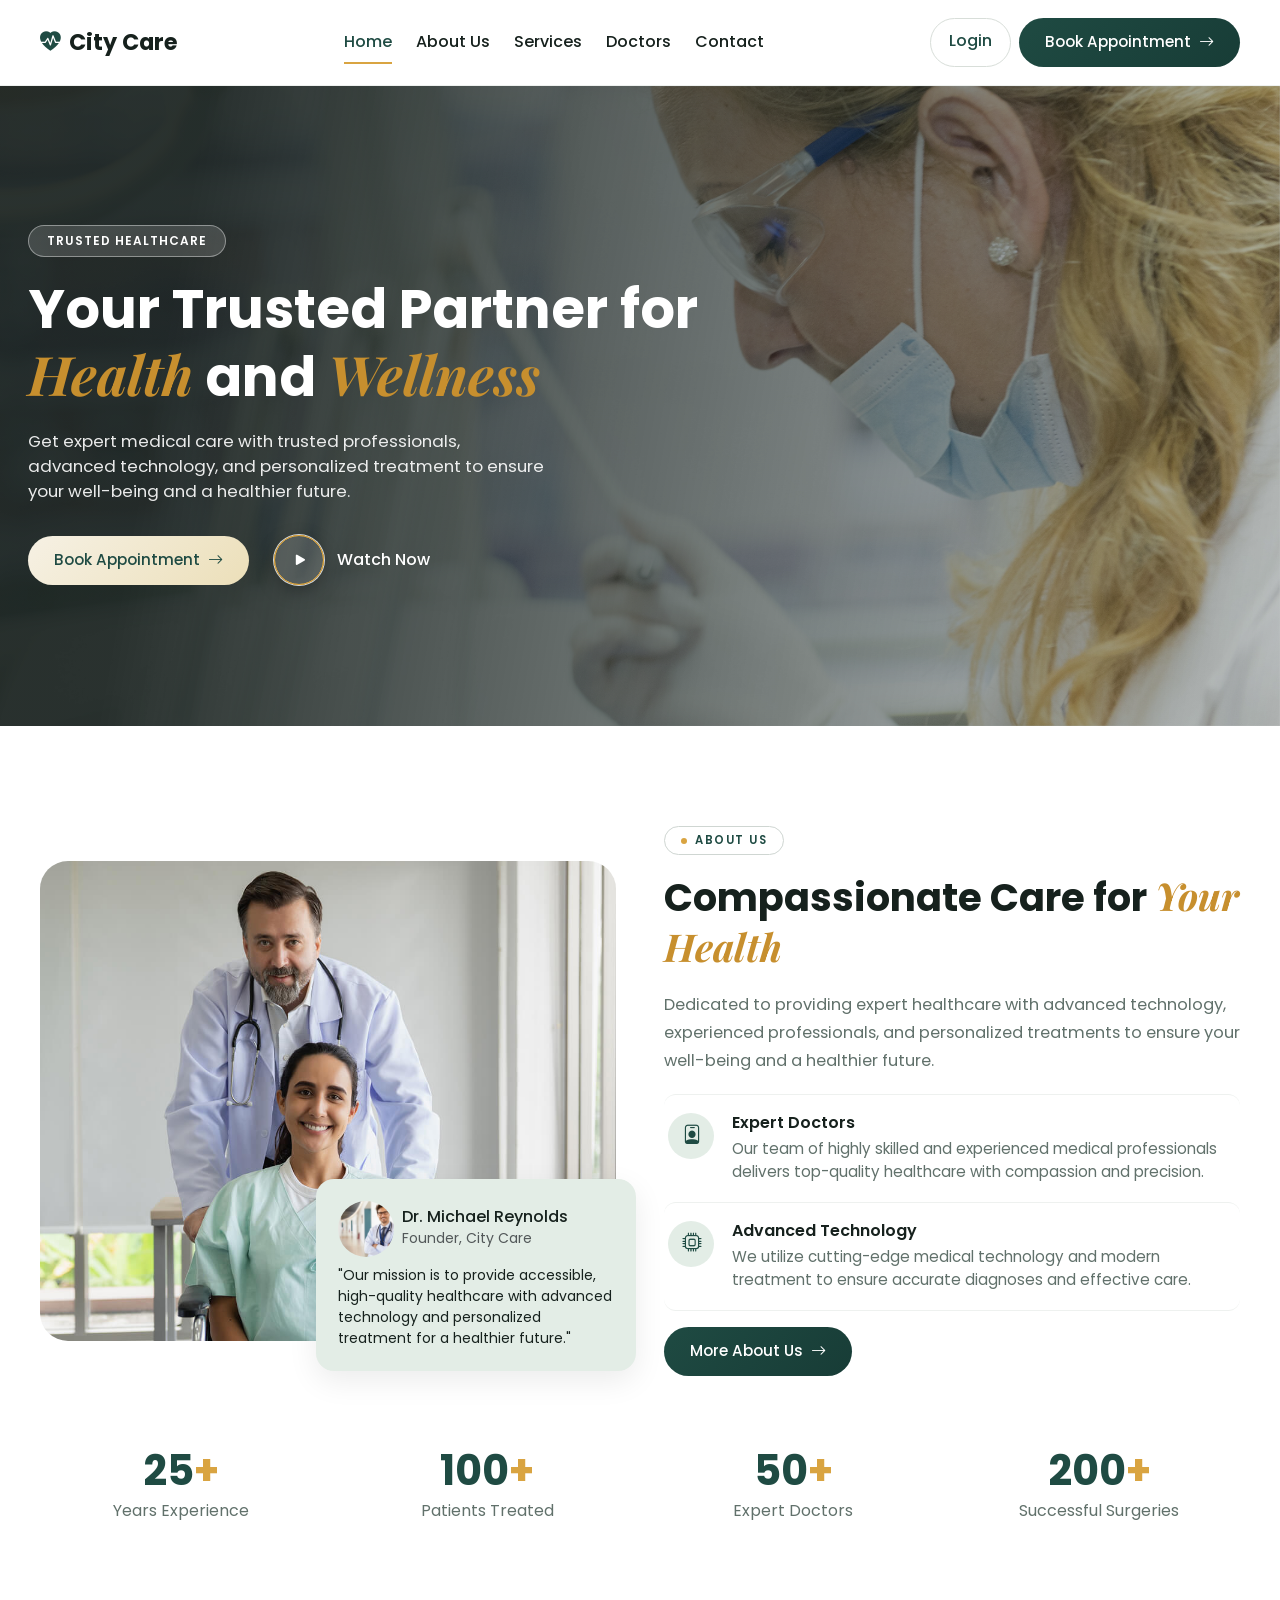
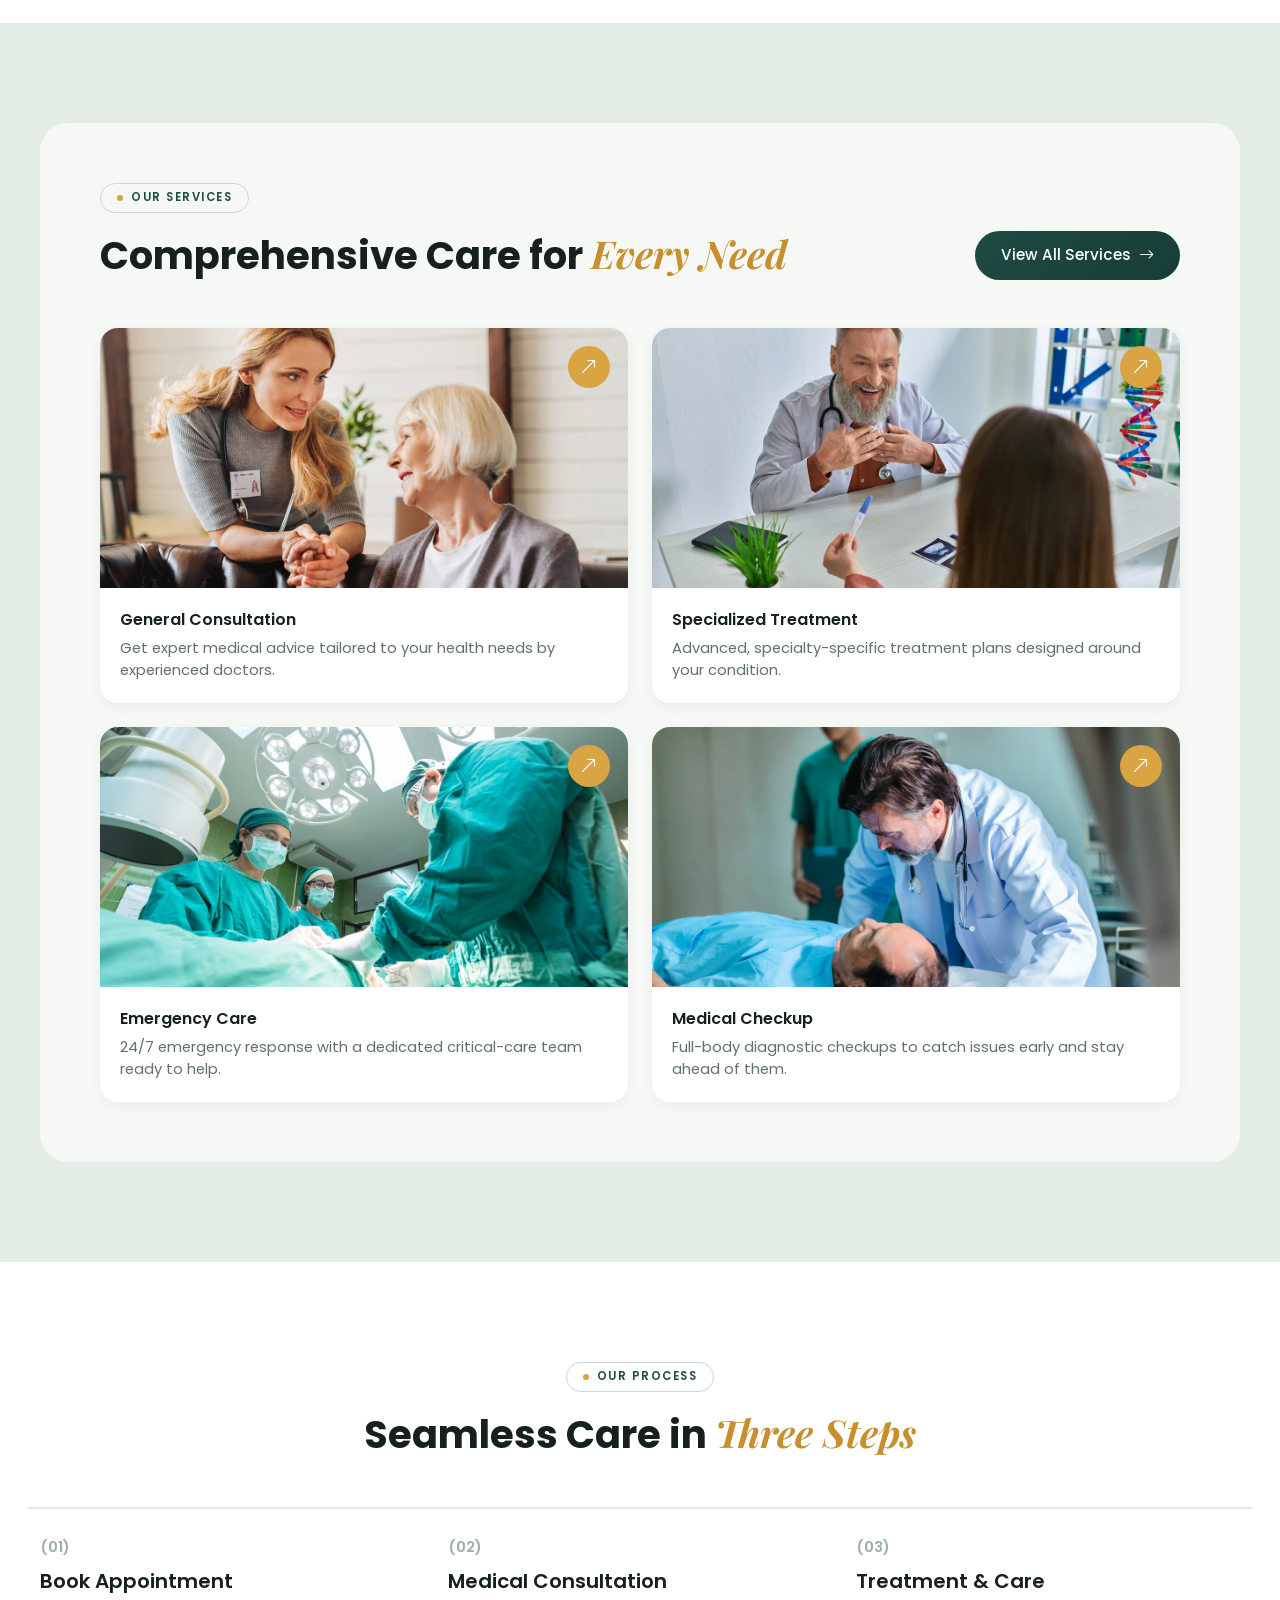
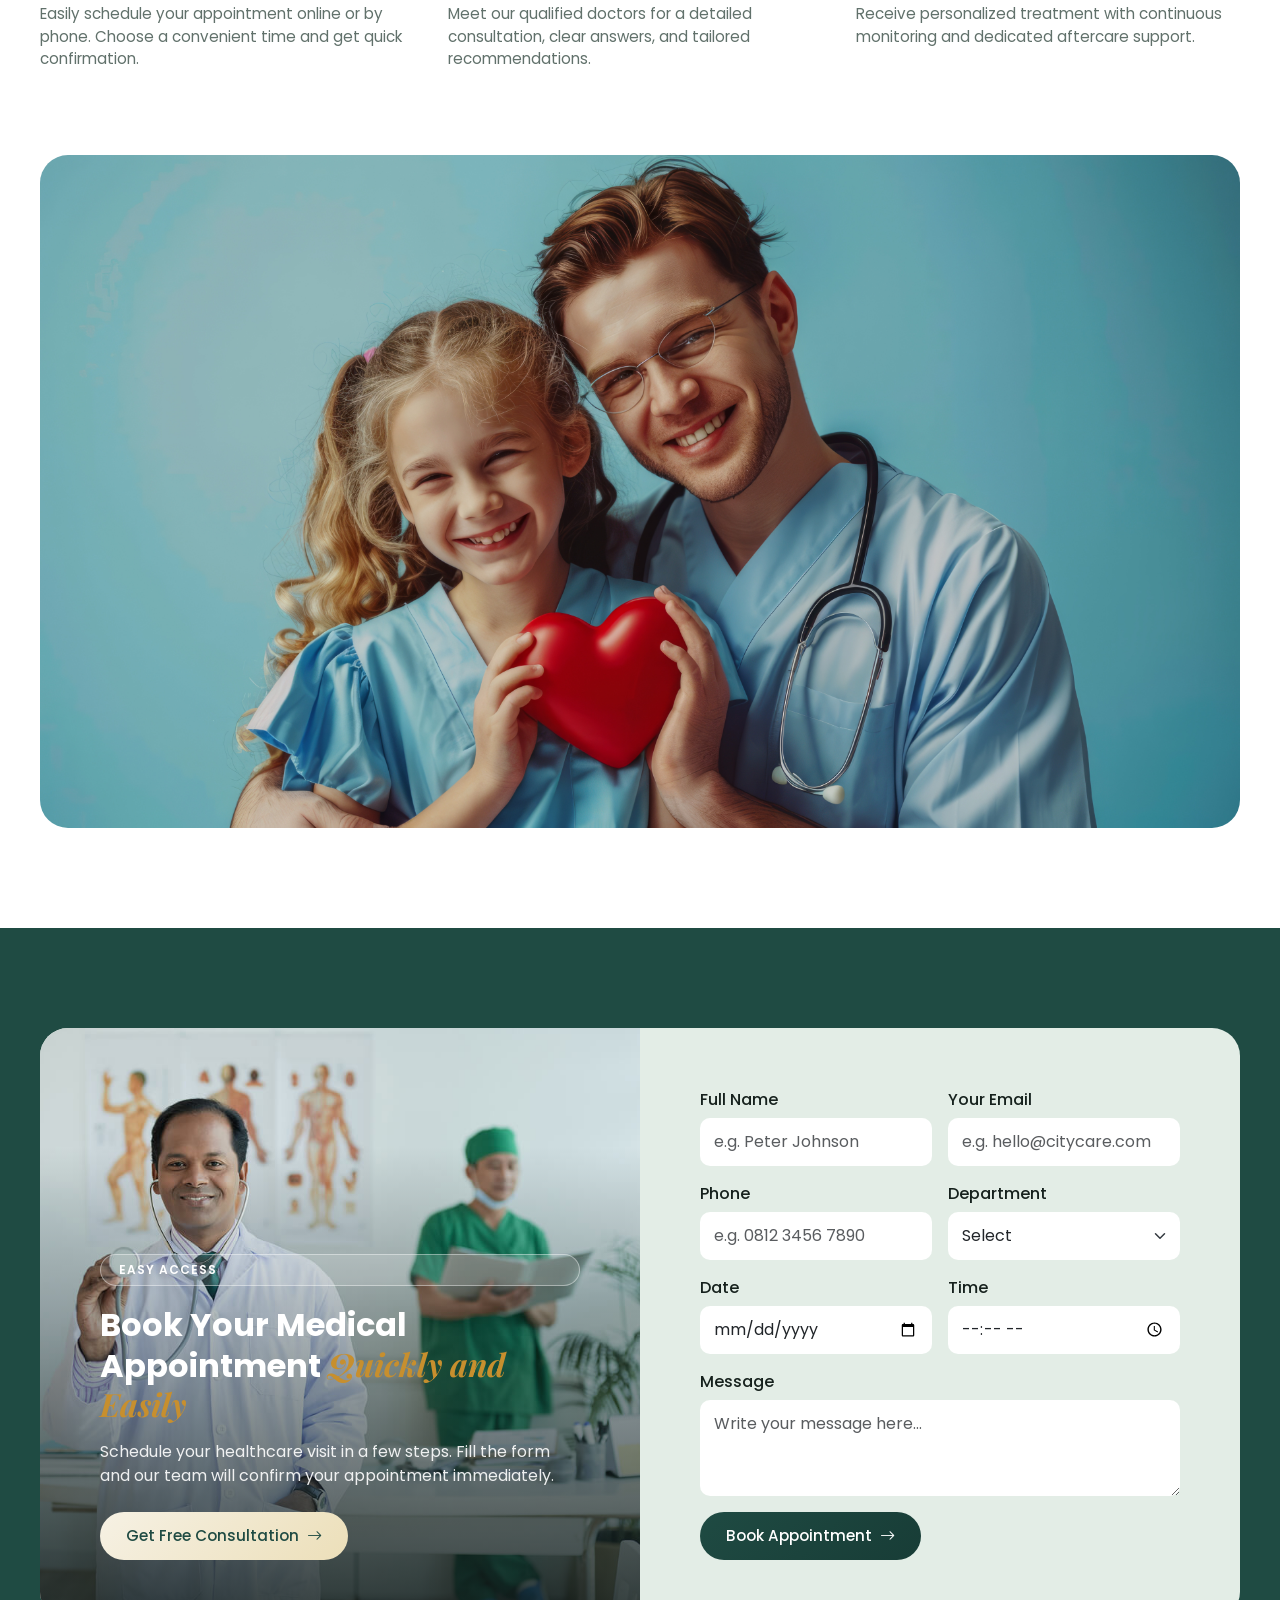
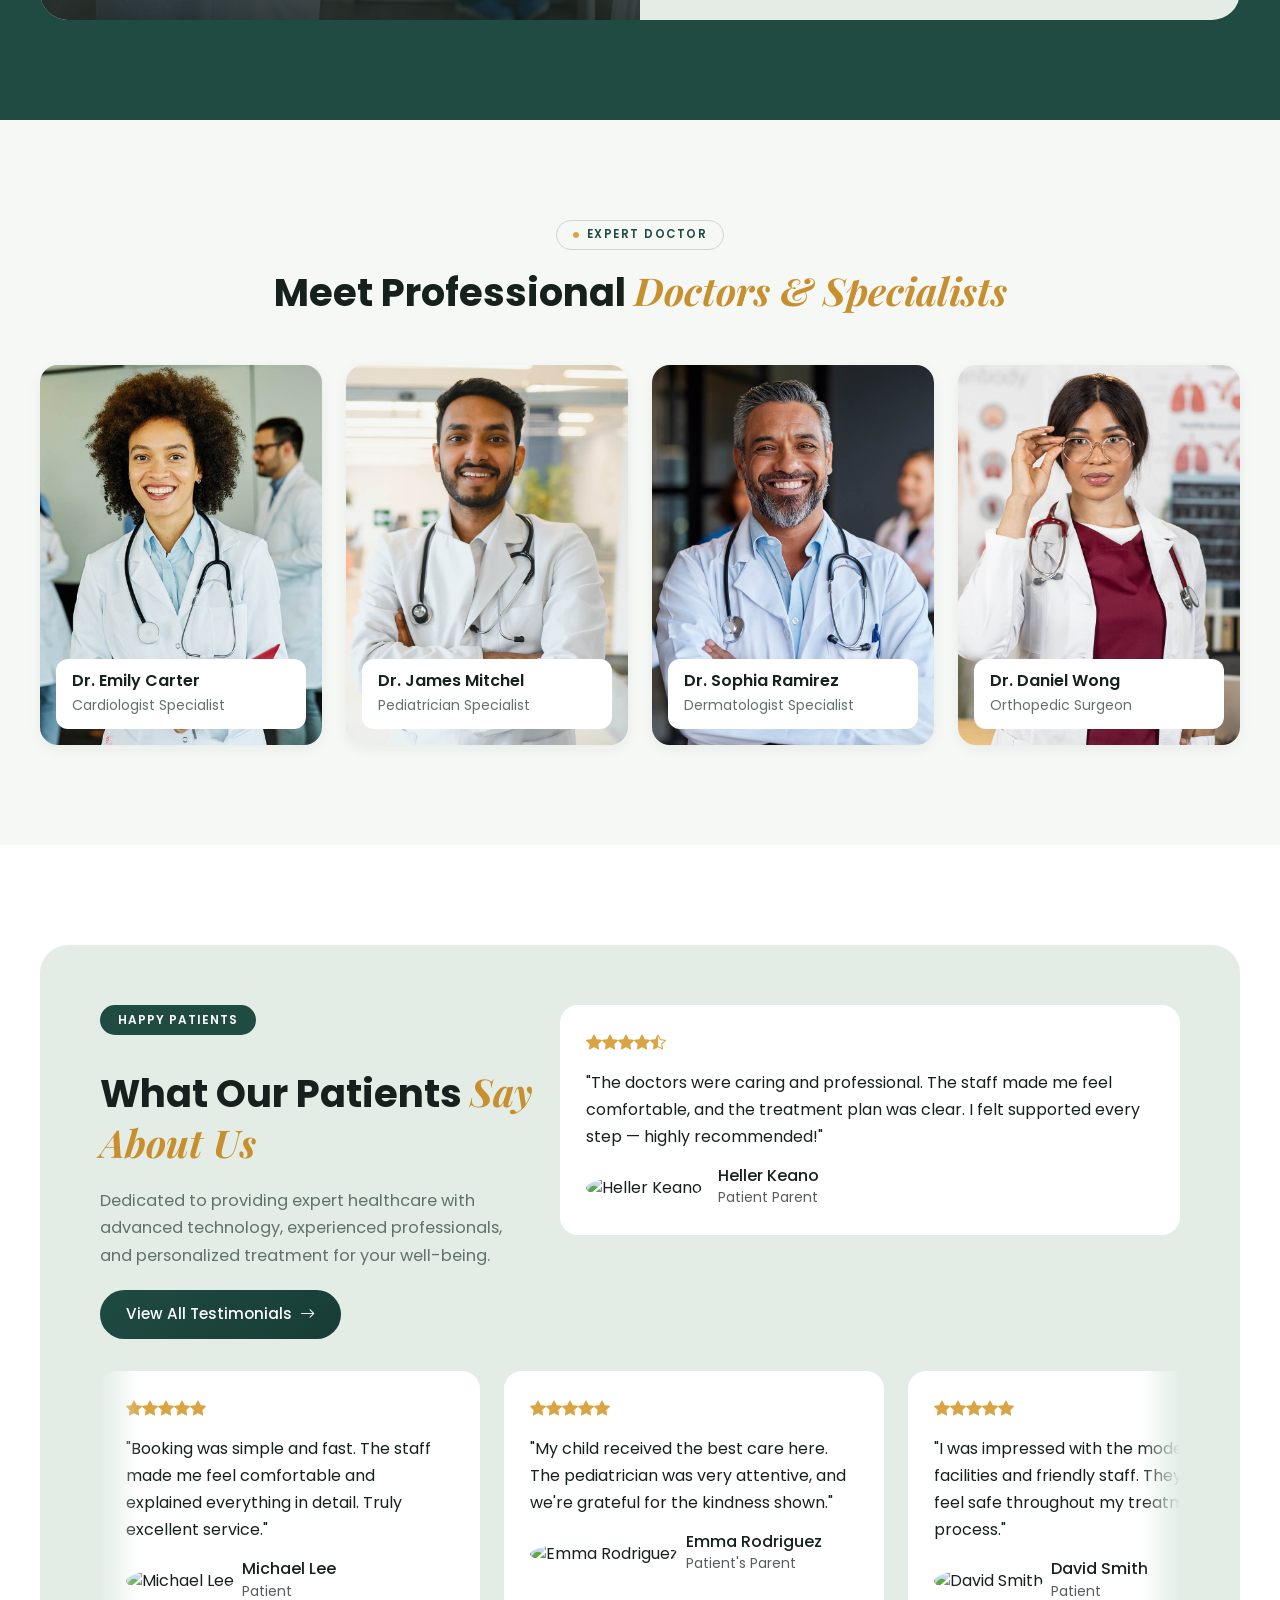
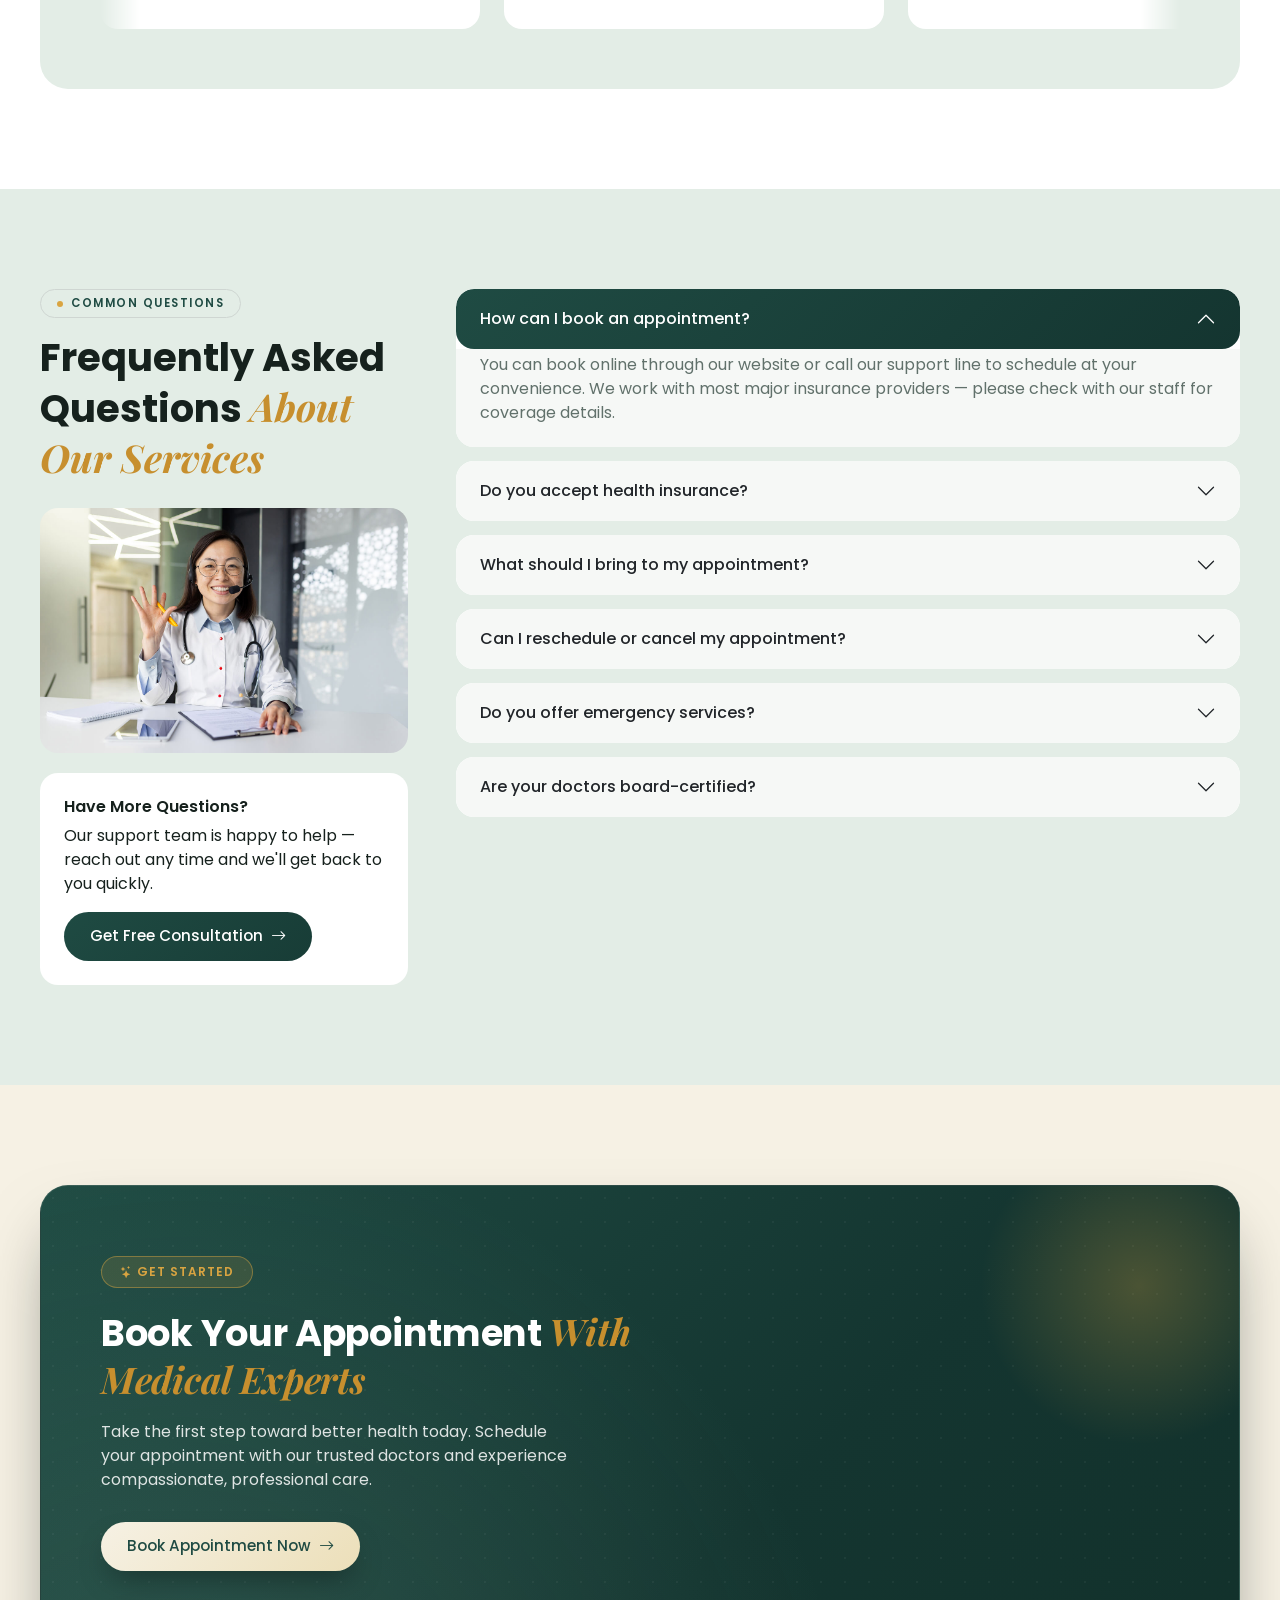
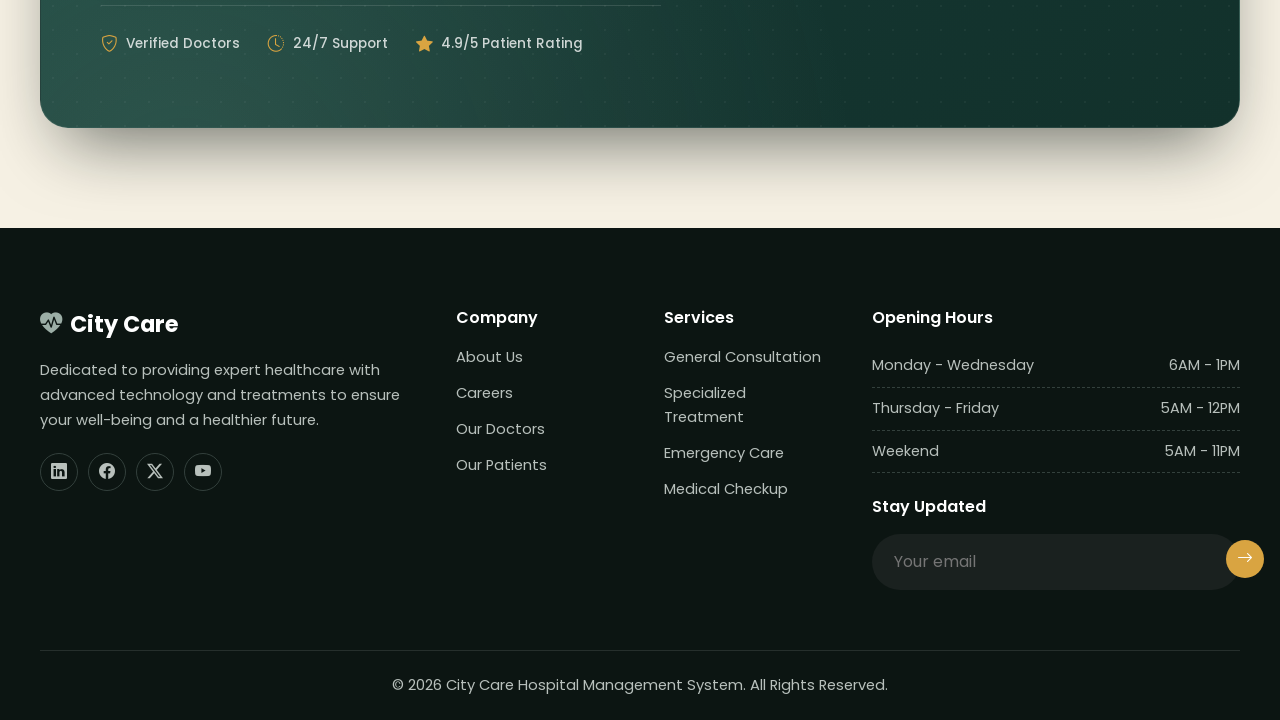
==== commit 5849f0f4: "hero play video button style and popup video add" ====
--- a/index.html
+++ b/index.html
@@ -76,7 +76,7 @@
           <a href="appointment.html" class="btn btn-cream-pill">
             Book Appointment <i class="bi bi-arrow-right"></i>
           </a>
-          <a href="#" class="watch-now">
+          <a href="#" class="watch-now" data-bs-toggle="modal" data-bs-target="#videoModal">
             <span class="play-circle"><i class="bi bi-play-fill"></i></span>
             Watch Now
           </a>
@@ -597,6 +597,18 @@
   </div>
 </section>
 
+<!-- ============ VIDEO MODAL ============ -->
+<div class="modal fade video-modal" id="videoModal" tabindex="-1" aria-labelledby="videoModalLabel" aria-hidden="true">
+  <div class="modal-dialog modal-dialog-centered modal-lg">
+    <div class="modal-content">
+      <button type="button" class="btn-close-video" data-bs-dismiss="modal" aria-label="Close"><i class="bi bi-x-lg"></i></button>
+      <div class="ratio ratio-16x9">
+        <iframe id="videoModalFrame" src="" title="City Care Hospital video" allow="accelerometer; autoplay; clipboard-write; encrypted-media; gyroscope; picture-in-picture" allowfullscreen></iframe>
+      </div>
+    </div>
+  </div>
+</div>
+
 <!-- ============ FOOTER ============ -->
 <footer class="site-footer">
   <div class="container">
@@ -651,6 +663,21 @@
 
 <script src="https://cdn.jsdelivr.net/npm/bootstrap@5.3.3/dist/js/bootstrap.bundle.min.js"></script>
 <script>
+  // Video modal — load the YouTube embed only while the modal is open
+  document.addEventListener('DOMContentLoaded', function () {
+    var videoModal = document.getElementById('videoModal');
+    if (videoModal) {
+      var videoFrame = document.getElementById('videoModalFrame');
+      var videoSrc = 'https://www.youtube.com/embed/mHAITUtELZo?autoplay=1&rel=0';
+      videoModal.addEventListener('show.bs.modal', function () {
+        videoFrame.src = videoSrc;
+      });
+      videoModal.addEventListener('hidden.bs.modal', function () {
+        videoFrame.src = '';
+      });
+    }
+  });
+
   // Sticky header shadow on scroll
   document.addEventListener('DOMContentLoaded', function () {
     var header = document.getElementById('siteHeader');
--- a/css/style.css
+++ b/css/style.css
@@ -501,18 +501,92 @@
   text-decoration: none;
 }
 .play-circle {
-  width: 46px; height: 46px;
-  border: 1px solid rgba(255,255,255,0.6);
+  position: relative;
+  width: 52px; height: 52px;
+  background: rgba(255,255,255,0.14);
+  backdrop-filter: blur(6px);
+  -webkit-backdrop-filter: blur(6px);
+  border: 1.5px solid rgba(255,255,255,0.75);
   border-radius: 50%;
   display: flex; align-items: center; justify-content: center;
-  font-size: 1.1rem;
-  transition: background 0.3s ease, transform 0.3s ease, border-color 0.3s ease;
+  font-size: 1.15rem;
+  color: #fff;
+  box-shadow: 0 6px 18px rgba(0,0,0,0.25);
+  animation: playBreathe 2.6s ease-in-out infinite;
+  transition: background 0.3s ease, transform 0.3s ease, border-color 0.3s ease, box-shadow 0.3s ease;
+  z-index: 1;
+}
+.play-circle i { position: relative; margin-left: 2px; }
+/* Infinite outward "wave" ripple — two glowing gold rings staggered so the pulse never stops */
+.play-circle::before,
+.play-circle::after {
+  content: '';
+  position: absolute;
+  inset: 0;
+  border-radius: 50%;
+  border: 1.5px solid var(--accent);
+  animation: playWave 2.6s cubic-bezier(0.2, 0.6, 0.4, 1) infinite;
+  pointer-events: none;
+  z-index: -1;
+}
+.play-circle::after { animation-delay: 1.3s; }
+@keyframes playWave {
+  0% { transform: scale(1); opacity: 0.85; }
+  100% { transform: scale(1.9); opacity: 0; }
+}
+@keyframes playBreathe {
+  0%, 100% { box-shadow: 0 6px 18px rgba(0,0,0,0.25), 0 0 0 0 rgba(212,168,83,0.35); }
+  50% { box-shadow: 0 6px 18px rgba(0,0,0,0.25), 0 0 0 10px rgba(212,168,83,0); }
+}
+@media (prefers-reduced-motion: reduce) {
+  .play-circle { animation: none; }
+  .play-circle::before, .play-circle::after { animation: none; display: none; }
 }
 .watch-now:hover { color: #fff; }
 .watch-now:hover .play-circle {
   background: var(--accent);
   border-color: var(--accent);
+  transform: scale(1.1);
+  box-shadow: 0 8px 24px rgba(212,168,83,0.4);
+}
+.watch-now:hover .play-circle::before,
+.watch-now:hover .play-circle::after {
+  border-color: #fff;
+}
+
+/* ============ VIDEO MODAL ============ */
+.video-modal .modal-dialog { max-width: 900px; }
+.video-modal .modal-content {
+  position: relative;
+  background: #000;
+  border: none;
+  border-radius: var(--radius-lg);
+  overflow: hidden;
+  box-shadow: 0 30px 80px rgba(0,0,0,0.55);
+}
+.video-modal .ratio iframe { border: 0; }
+.video-modal .btn-close-video {
+  position: absolute;
+  top: 14px; right: 14px;
+  width: 38px; height: 38px;
+  background: rgba(0,0,0,0.5);
+  backdrop-filter: blur(4px);
+  color: #fff;
+  border: 1px solid rgba(255,255,255,0.3);
+  border-radius: 50%;
+  display: flex; align-items: center; justify-content: center;
+  font-size: 1rem;
+  cursor: pointer;
+  transition: background 0.25s ease, transform 0.25s ease, border-color 0.25s ease;
+  z-index: 5;
+}
+.video-modal .btn-close-video:hover {
+  background: var(--accent);
+  border-color: var(--accent);
   transform: scale(1.08);
+}
+@media (max-width: 767px) {
+  .video-modal .btn-close-video { top: 10px; right: 10px; width: 34px; height: 34px; font-size: 0.9rem; }
 }
 
 /* ============ ABOUT ============ */
@@ -1031,6 +1105,8 @@
   .cta-trust-row { justify-content: center; margin-left: auto; margin-right: auto; }
 
   .site-footer { text-align: center; padding-top: 50px; }
+  .footer-brand { justify-content: center; }
   .footer-socials { justify-content: center; }
+  .site-footer .col-6 { flex: 0 0 100%; max-width: 100%; }
   .hours-row { text-align: left; }
 }
